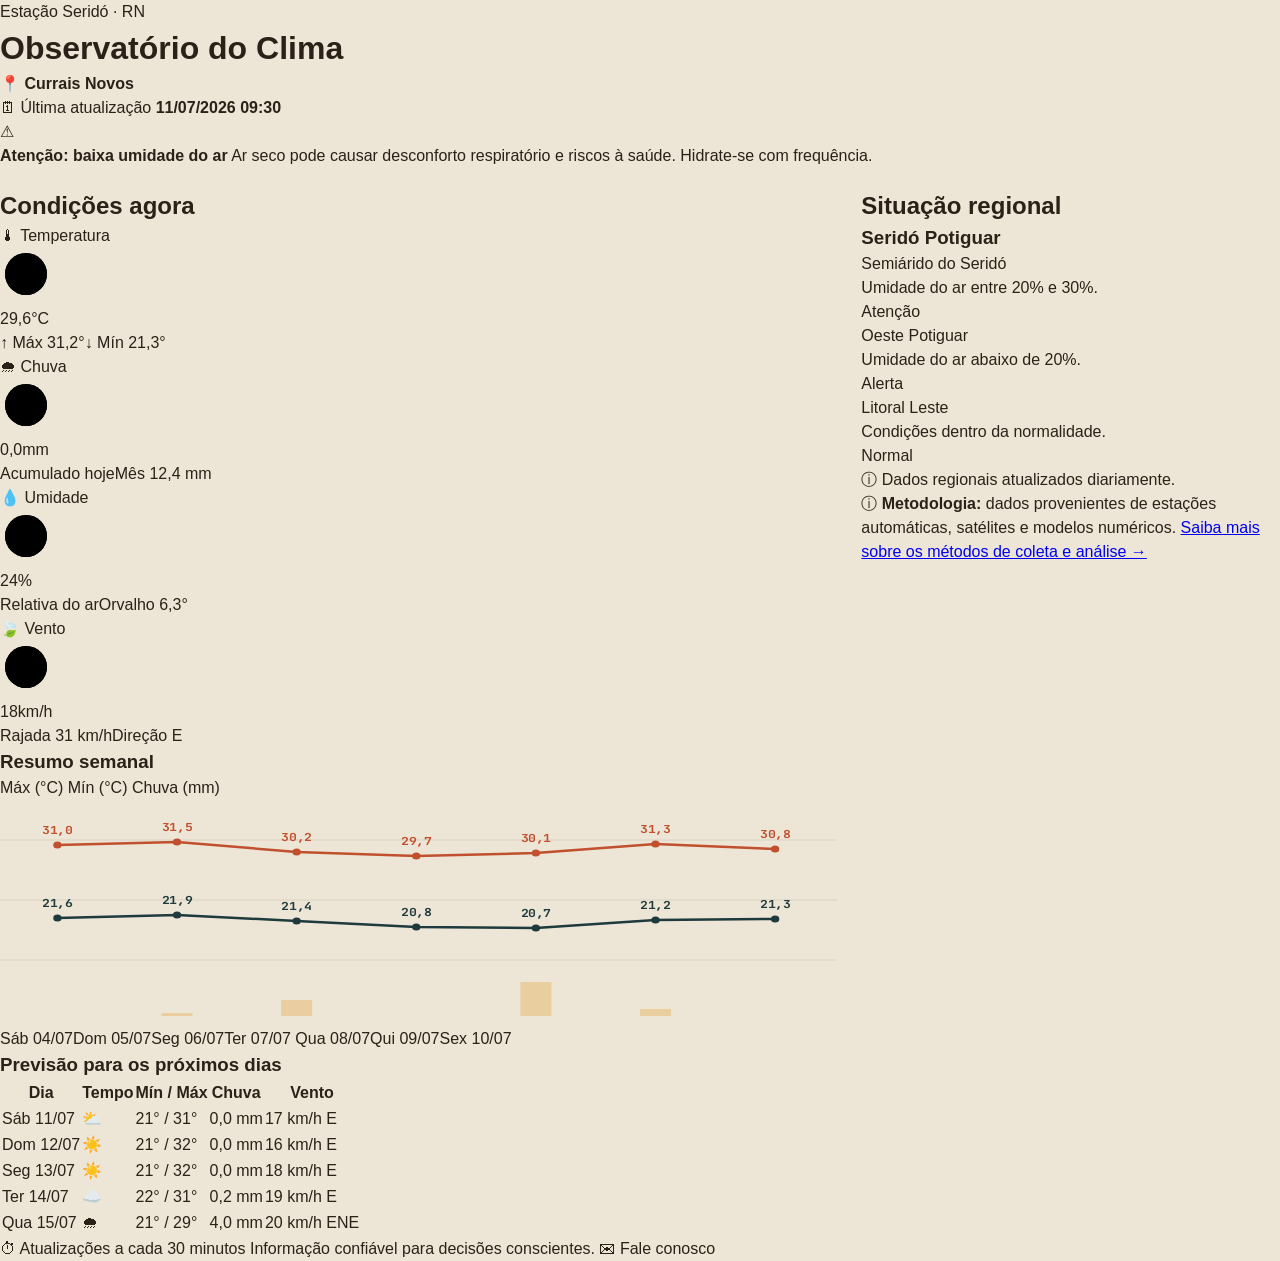
==== index.html @ 409cc0f1 "Save temporary changes" ====
<!DOCTYPE html>
<html lang="pt-BR">
<head>
<meta charset="UTF-8">
<meta name="viewport" content="width=device-width, initial-scale=1.0">
<title>Observatório do Clima — Currais Novos</title>
<link rel="preconnect" href="https://fonts.googleapis.com">
<link rel="preconnect" href="https://fonts.gstatic.com" crossorigin>
<link href="https://fonts.googleapis.com/css2?family=Space+Grotesk:wght@500;600;700&family=Inter:wght@400;500;600&family=JetBrains+Mono:wght@400;500;700&display=swap" rel="stylesheet">
<link rel="stylesheet" href="style.css">
</head>
<body>

<header class="top">
  <div class="brand">
    <div class="mark"></div>
    <div>
      <p class="eyebrow">Estação Seridó · RN</p>
      <h1 class="display">Observatório do Clima</h1>
    </div>
  </div>
  <div class="meta-row">
    <div class="meta-item">📍 <strong>Currais Novos</strong></div>
    <div class="meta-item">🗓 Última atualização <strong>11/07/2026 09:30</strong></div>
  </div>
</header>

<div class="wrap">

  <div class="alert-band">
    <div class="ico">⚠</div>
    <div>
      <strong>Atenção: baixa umidade do ar</strong>
      <span>Ar seco pode causar desconforto respiratório e riscos à saúde. Hidrate-se com frequência.</span>
    </div>
  </div>

  <div class="layout">

    <!-- MAIN COLUMN -->
    <div>
      <div class="section-title"><h2>Condições agora</h2><div class="rule"></div></div>

      <div class="conditions">

        <div class="cond-card temp">
          <div class="accent">
            <div class="label">🌡 Temperatura</div>
            <div class="gauge-wrap">
              <svg class="arc-gauge" width="52" height="52" viewBox="0 0 52 52">
                <circle class="track" cx="26" cy="26" r="21"></circle>
                <circle class="value" cx="26" cy="26" r="21" stroke-dasharray="132" stroke-dashoffset="30"></circle>
              </svg>
              <div><span class="value mono">29,6</span><span class="unit">°C</span></div>
            </div>
            <div class="sub"><span>↑ Máx 31,2°</span><span>↓ Mín 21,3°</span></div>
          </div>
        </div>

        <div class="cond-card rain">
          <div class="accent">
            <div class="label">🌧 Chuva</div>
            <div class="gauge-wrap">
              <svg class="arc-gauge" width="52" height="52" viewBox="0 0 52 52">
                <circle class="track" cx="26" cy="26" r="21"></circle>
                <circle class="value" cx="26" cy="26" r="21" stroke-dasharray="132" stroke-dashoffset="132"></circle>
              </svg>
              <div><span class="value mono">0,0</span><span class="unit">mm</span></div>
            </div>
            <div class="sub"><span>Acumulado hoje</span><span>Mês 12,4 mm</span></div>
          </div>
        </div>

        <div class="cond-card humid">
          <div class="accent">
            <div class="label">💧 Umidade</div>
            <div class="gauge-wrap">
              <svg class="arc-gauge" width="52" height="52" viewBox="0 0 52 52">
                <circle class="track" cx="26" cy="26" r="21"></circle>
                <circle class="value" cx="26" cy="26" r="21" stroke-dasharray="132" stroke-dashoffset="100"></circle>
              </svg>
              <div><span class="value mono">24</span><span class="unit">%</span></div>
            </div>
            <div class="sub"><span>Relativa do ar</span><span>Orvalho 6,3°</span></div>
          </div>
        </div>

        <div class="cond-card wind">
          <div class="accent">
            <div class="label">🍃 Vento</div>
            <div class="gauge-wrap">
              <svg class="arc-gauge" width="52" height="52" viewBox="0 0 52 52">
                <circle class="track" cx="26" cy="26" r="21"></circle>
                <circle class="value" cx="26" cy="26" r="21" stroke-dasharray="132" stroke-dashoffset="70"></circle>
              </svg>
              <div><span class="value mono">18</span><span class="unit">km/h</span></div>
            </div>
            <div class="sub"><span>Rajada 31 km/h</span><span>Direção E</span></div>
          </div>
        </div>

      </div>

      <div class="chart-card">
        <div class="chart-head">
          <h3 class="display">Resumo semanal</h3>
          <div class="legend">
            <span class="max"><i></i> Máx (°C)</span>
            <span class="min"><i></i> Mín (°C)</span>
            <span class="rain"><i></i> Chuva (mm)</span>
          </div>
        </div>

        <svg viewBox="0 0 700 220" width="100%" height="220" preserveAspectRatio="none">
          <!-- gridlines -->
          <line x1="0" y1="40" x2="700" y2="40" stroke="rgba(43,33,24,0.10)" stroke-width="1"/>
          <line x1="0" y1="100" x2="700" y2="100" stroke="rgba(43,33,24,0.10)" stroke-width="1"/>
          <line x1="0" y1="160" x2="700" y2="160" stroke="rgba(43,33,24,0.10)" stroke-width="1"/>

          <!-- rain bars -->
          <g fill="#E3A23D" opacity="0.35">
            <rect x="35" y="216" width="26" height="0"></rect>
            <rect x="135" y="213" width="26" height="3"></rect>
            <rect x="235" y="200" width="26" height="16"></rect>
            <rect x="335" y="216" width="26" height="0"></rect>
            <rect x="435" y="182" width="26" height="34"></rect>
            <rect x="535" y="209" width="26" height="7"></rect>
            <rect x="635" y="216" width="26" height="0"></rect>
          </g>

          <!-- max line -->
          <polyline fill="none" stroke="#C1502E" stroke-width="2.5" stroke-linejoin="round" stroke-linecap="round"
            points="48,45 148,42 248,52 348,56 448,53 548,44 648,49"/>
          <!-- min line -->
          <polyline fill="none" stroke="#1F3A3D" stroke-width="2.5" stroke-linejoin="round" stroke-linecap="round"
            points="48,118 148,115 248,121 348,127 448,128 548,120 648,119"/>

          <g fill="#C1502E">
            <circle cx="48" cy="45" r="3.5"/><circle cx="148" cy="42" r="3.5"/><circle cx="248" cy="52" r="3.5"/>
            <circle cx="348" cy="56" r="3.5"/><circle cx="448" cy="53" r="3.5"/><circle cx="548" cy="44" r="3.5"/><circle cx="648" cy="49" r="3.5"/>
          </g>
          <g fill="#1F3A3D">
            <circle cx="48" cy="118" r="3.5"/><circle cx="148" cy="115" r="3.5"/><circle cx="248" cy="121" r="3.5"/>
            <circle cx="348" cy="127" r="3.5"/><circle cx="448" cy="128" r="3.5"/><circle cx="548" cy="120" r="3.5"/><circle cx="648" cy="119" r="3.5"/>
          </g>

          <g font-family="JetBrains Mono, monospace" font-size="11" fill="#C1502E" font-weight="700">
            <text x="48" y="34" text-anchor="middle">31,0</text><text x="148" y="31" text-anchor="middle">31,5</text>
            <text x="248" y="41" text-anchor="middle">30,2</text><text x="348" y="45" text-anchor="middle">29,7</text>
            <text x="448" y="42" text-anchor="middle">30,1</text><text x="548" y="33" text-anchor="middle">31,3</text>
            <text x="648" y="38" text-anchor="middle">30,8</text>
          </g>
          <g font-family="JetBrains Mono, monospace" font-size="11" fill="#1F3A3D" font-weight="700">
            <text x="48" y="107" text-anchor="middle">21,6</text><text x="148" y="104" text-anchor="middle">21,9</text>
            <text x="248" y="110" text-anchor="middle">21,4</text><text x="348" y="116" text-anchor="middle">20,8</text>
            <text x="448" y="117" text-anchor="middle">20,7</text><text x="548" y="109" text-anchor="middle">21,2</text>
            <text x="648" y="108" text-anchor="middle">21,3</text>
          </g>
        </svg>

        <div class="day-labels">
          <span>Sáb 04/07</span><span>Dom 05/07</span><span>Seg 06/07</span><span>Ter 07/07</span>
          <span>Qua 08/07</span><span>Qui 09/07</span><span>Sex 10/07</span>
        </div>
      </div>

      <div class="forecast-card">
        <h3 class="display">Previsão para os próximos dias</h3>
        <table>
          <thead>
            <tr><th>Dia</th><th>Tempo</th><th>Mín / Máx</th><th>Chuva</th><th>Vento</th></tr>
          </thead>
          <tbody>
            <tr><td>Sáb 11/07</td><td>⛅</td><td class="num temp-cell"><span class="min">21°</span> / <span class="max">31°</span></td><td class="num">0,0 mm</td><td class="num">17 km/h E</td></tr>
            <tr><td>Dom 12/07</td><td>☀️</td><td class="num temp-cell"><span class="min">21°</span> / <span class="max">32°</span></td><td class="num">0,0 mm</td><td class="num">16 km/h E</td></tr>
            <tr><td>Seg 13/07</td><td>☀️</td><td class="num temp-cell"><span class="min">21°</span> / <span class="max">32°</span></td><td class="num">0,0 mm</td><td class="num">18 km/h E</td></tr>
            <tr><td>Ter 14/07</td><td>☁️</td><td class="num temp-cell"><span class="min">22°</span> / <span class="max">31°</span></td><td class="num">0,2 mm</td><td class="num">19 km/h E</td></tr>
            <tr><td>Qua 15/07</td><td>🌧</td><td class="num temp-cell"><span class="min">21°</span> / <span class="max">29°</span></td><td class="num">4,0 mm</td><td class="num">20 km/h ENE</td></tr>
          </tbody>
        </table>
      </div>

    </div>

    <!-- SIDE COLUMN -->
    <div>
      <div class="section-title"><h2>Situação regional</h2><div class="rule"></div></div>

      <div class="side-card">
        <h3 class="display">Seridó Potiguar</h3>

        <div class="region-row">
          <div>
            <div class="region-name"><span class="dot warn"></span>Semiárido do Seridó</div>
            <div class="region-desc">Umidade do ar entre 20% e 30%.</div>
          </div>
          <span class="tag warn">Atenção</span>
        </div>

        <div class="region-row">
          <div>
            <div class="region-name"><span class="dot alert"></span>Oeste Potiguar</div>
            <div class="region-desc">Umidade do ar abaixo de 20%.</div>
          </div>
          <span class="tag alert">Alerta</span>
        </div>

        <div class="region-row">
          <div>
            <div class="region-name"><span class="dot ok"></span>Litoral Leste</div>
            <div class="region-desc">Condições dentro da normalidade.</div>
          </div>
          <span class="tag ok">Normal</span>
        </div>

        <div class="note">ⓘ Dados regionais atualizados diariamente.</div>
      </div>

      <div class="foot-note">
        ⓘ <span><strong>Metodologia:</strong> dados provenientes de estações automáticas, satélites e modelos numéricos. <a href="#">Saiba mais sobre os métodos de coleta e análise →</a></span>
      </div>
    </div>

  </div>
</div>

<footer class="bottom">
  <span>⏱ Atualizações a cada 30 minutos</span>
  <span>Informação confiável para decisões conscientes.</span>
  <span>✉ Fale conosco</span>
</footer>

</body>
</html>
---- style.css ----
/* ==========================================================================
   OBSERVATÓRIO DO CLIMA — CSS PARA QUEM ESTÁ COMEÇANDO
   ==========================================================================

   Antes de ir pro código, alguns conceitos que vão aparecer o tempo
   todo neste arquivo. Vale a pena ler uma vez:

   1) SELETOR  →  a parte antes das chaves { }. Diz A QUEM a regra se
      aplica. Exemplos:
        .card        → todo elemento com class="card"
        h1           → toda tag <h1>
        .card h1     → um <h1> que esteja DENTRO de algo com class="card"
        .card.aberto → um elemento que tenha as DUAS classes ao mesmo tempo

   2) PROPRIEDADE: VALOR;  →  dentro das chaves. Cada linha muda uma
      característica visual. Ex: color: red;  →  "a propriedade color
      (cor do texto) recebe o valor red (vermelho)".

   3) BOX MODEL → todo elemento HTML é uma caixa retangular, com:
        conteúdo → padding (espaço interno) → border (borda) → margin (espaço externo)
      Pensa em um quadro na parede: a foto é o conteúdo, a moldura é o
      padding+border, e a distância até o próximo quadro é a margin.

   4) display → decide COMO um elemento se comporta no layout:
        block   → ocupa a linha inteira sozinho (ex: <div>, <p>, <h1>)
        inline  → fica lado a lado com o texto, sem quebrar linha (ex: <span>)
        flex    → transforma o elemento num "organizador" que alinha
                  seus filhos em linha (ou coluna), com controle fácil
                  de espaçamento e alinhamento
        grid    → parecido com flex, mas pensado em LINHAS e COLUNAS,
                  como uma tabela flexível

   5) variáveis CSS (--nome-da-variavel) → um "apelido" que guarda um
      valor (geralmente uma cor) pra reutilizar em várias regras. Troca
      o valor uma vez e tudo que usa aquele apelido muda junto.

   Com isso em mente, vamos ao código. As explicações ficam nos
   comentários acima ou ao lado de cada regra.
   ========================================================================== */


/* --------------------------------------------------------------------------
   1. CORES DO SITE (variáveis)
   Definidas dentro de :root, que representa "o documento inteiro" — ou
   seja, essas variáveis ficam disponíveis pra qualquer regra do CSS.
   Pra usar uma variável em outra regra, escreve: var(--nome-da-variavel)
   -------------------------------------------------------------------------- */
:root{
  --sand: #EDE6D6;     /* fundo da página (bege claro, tipo areia) */
  --card: #F7F2E7;     /* fundo dos "cartões" (um pouco mais claro que o fundo) */
  --ink: #2B2118;      /* cor do texto principal (marrom escuro, quase preto) */
  --ink-soft: #6B5D4C; /* cor de textos secundários (mais claro, menos importante) */

  --clay: #C1502E;   /* laranja-terracota → usado em temperatura e alertas */
  --gold: #E3A23D;   /* dourado → usado em sol / umidade */
  --teal: #1F3A3D;   /* verde-azulado escuro → usado em água / vento */

  --linha: #DDD3BF;  /* cor cinza-bege usada nas bordas e divisórias */
}

/* --------------------------------------------------------------------------
   2. RESET BÁSICO
   Todo navegador já vem com alguns espaçamentos padrão (margin, padding)
   diferentes em cada tag. Zeramos isso pra começar do zero, sem surpresas.
   * é o "seletor universal": significa TODOS os elementos da página.
   -------------------------------------------------------------------------- */
*{
  margin: 0;
  padding: 0;
  box-sizing: border-box;
  /* box-sizing: border-box = quando você define width:100px, o padding e a
     borda ficam DENTRO desses 100px (em vez de somar e estourar o tamanho).
     Isso evita muita dor de cabeça com layout. */
}

/* --------------------------------------------------------------------------
   3. ESTILO GERAL DA PÁGINA (a tag <body> envolve tudo que aparece na tela)
   -------------------------------------------------------------------------- */
body{
  background-color: var(--sand);
  color: var(--ink);            /* cor padrão do texto em toda a página */
  font-family: Arial, sans-serif; /* fonte usada quando nenhuma outra é definida */
  line-height: 1.5;             /* espaço entre linhas de texto (1.5 = 150%, mais legível) */
}

/* Container que centraliza o conteúdo e limita a largura máxima */
.container{
  max-width: 1100px;   /* a página nunca fica mais larga que isso */
  margin: 0 auto;       /* margin "0 em cima/embaixo" e "auto nas laterais" = centraliza */
  padding: 24px;        /* respiro entre o conteúdo e a borda da tela */
}


/* ==========================================================================
   4. CABEÇALHO
   ========================================================================== */
.cabecalho{
  display: flex;                 /* organiza os filhos lado a lado (em linha) */
  justify-content: space-between; /* empurra um filho pra esquerda e outro pra direita */
  align-items: center;            /* centraliza verticalmente os filhos */
  flex-wrap: wrap;                /* se não couber, quebra pra próxima linha (útil no celular) */
  gap: 16px;                      /* espaço entre os filhos (mais simples que usar margin) */
  padding-bottom: 20px;
  border-bottom: 1px solid var(--linha); /* uma linha fina só embaixo do cabeçalho */
}

.logo{
  font-size: 24px;
  font-weight: bold;
}

.local-data{
  font-size: 14px;
  color: var(--ink-soft);
}


/* ==========================================================================
   5. AVISO / ALERTA
   ========================================================================== */
.alerta{
  background-color: var(--clay);
  color: white;
  padding: 16px;
  border-radius: 6px;   /* arredonda os cantos da caixa */
  margin-top: 20px;
}

.alerta strong{
  display: block;   /* faz o <strong> ocupar a linha inteira, empurrando o resto pra baixo */
  margin-bottom: 4px;
}


/* ==========================================================================
   6. TÍTULO DE CADA SEÇÃO (ex.: "Condições agora")
   ========================================================================== */
.titulo-secao{
  font-size: 14px;
  text-transform: uppercase;  /* transforma o texto em MAIÚSCULAS automaticamente */
  letter-spacing: 1px;        /* espaço extra entre as letras */
  color: var(--teal);
  margin: 32px 0 12px;        /* margin em cima (32px) e embaixo (12px); 0 nas laterais */
}


/* ==========================================================================
   7. CARTÕES DE CONDIÇÃO (Temperatura / Chuva / Umidade / Vento)

   Aqui usamos CSS GRID: em vez de organizar em linha (como o flex),
   o grid organiza em COLUNAS de largura igual, definidas ali embaixo.
   ========================================================================== */
.condicoes{
  display: grid;
  grid-template-columns: repeat(4, 1fr);
  /* "repeat(4, 1fr)" = crie 4 colunas, cada uma com fração igual (1fr)
     do espaço disponível. Se quiser 2 colunas, troque o "4" por "2". */
  gap: 16px; /* espaço entre os cartões, tanto na horizontal quanto vertical */
}

.cartao{
  background-color: var(--card);
  border: 1px solid var(--linha);
  border-radius: 6px;
  padding: 16px;
}

.cartao .rotulo{
  font-size: 13px;
  color: var(--ink-soft);
  margin-bottom: 10px;
}

.cartao .valor{
  font-size: 28px;
  font-weight: bold;
}

.cartao .unidade{
  font-size: 14px;
  color: var(--ink-soft);
}

.cartao .detalhe{
  margin-top: 10px;
  padding-top: 8px;
  border-top: 1px dashed var(--linha); /* linha pontilhada separando o rodapé do cartão */
  font-size: 12px;
  color: var(--ink-soft);
  display: flex;
  justify-content: space-between; /* um dado na esquerda, outro na direita */
}

/* Cada cartão pode ter uma cor de destaque diferente na borda esquerda.
   Isso é feito adicionando uma SEGUNDA classe no HTML, ex:
   <div class="cartao destaque-temperatura"> */
.destaque-temperatura{ border-left: 4px solid var(--clay); }
.destaque-chuva{        border-left: 4px solid var(--teal); }
.destaque-umidade{      border-left: 4px solid var(--gold); }
.destaque-vento{        border-left: 4px solid var(--teal); }


/* ==========================================================================
   8. TABELA DE PREVISÃO
   ========================================================================== */
.previsao{
  background-color: var(--card);
  border: 1px solid var(--linha);
  border-radius: 6px;
  padding: 16px;
  margin-top: 20px;
}

.previsao table{
  width: 100%;
  border-collapse: collapse;
  /* border-collapse: collapse = as bordas de células vizinhas viram uma
     linha só, em vez de duas linhas duplicadas coladas */
}

.previsao th{
  text-align: left;
  font-size: 12px;
  text-transform: uppercase;
  color: var(--ink-soft);
  padding: 8px 4px;
  border-bottom: 1px solid var(--linha);
}

.previsao td{
  padding: 10px 4px;
  border-bottom: 1px solid var(--linha);
}


/* ==========================================================================
   9. PAINEL LATERAL "SITUAÇÃO REGIONAL"
   ========================================================================== */
.painel-lateral{
  background-color: var(--teal);
  color: white;
  border-radius: 6px;
  padding: 20px;
}

.regiao{
  display: flex;
  justify-content: space-between;
  align-items: flex-start;
  padding: 12px 0;
  border-top: 1px solid rgba(255,255,255,0.15); /* branco bem transparente (15% de opacidade) */
}

.regiao:first-child{
  border-top: none; /* tira a linha de cima só da primeira região da lista */
}

/* bolinha colorida indicando status */
.status-bolinha{
  display: inline-block; /* permite dar width/height a um elemento que normalmente é "inline" */
  width: 8px;
  height: 8px;
  border-radius: 50%;  /* 50% transforma um quadrado em círculo perfeito */
  margin-right: 6px;
}

.status-normal{ background-color: #8FBF8A; }  /* verde */
.status-atencao{ background-color: var(--gold); } /* amarelo */
.status-alerta{ background-color: var(--clay); }  /* vermelho */


/* ==========================================================================
   10. LAYOUT GERAL (organiza coluna principal + painel lateral lado a lado)
   ========================================================================== */
.layout{
  display: grid;
  grid-template-columns: 2fr 1fr;
  /* a coluna da esquerda (2fr) fica duas vezes mais larga que a da
     direita (1fr). Pra ficarem iguais, use "1fr 1fr". */
  gap: 24px;
  margin-top: 20px;
}


/* ==========================================================================
   11. RESPONSIVIDADE (ajustes para telas menores, como celular)

   @media é uma "regra condicional": o que está dentro dela só se aplica
   quando a largura da tela (max-width) for igual ou menor que o valor
   indicado. Serve pra reorganizar o layout em telas pequenas.
   ========================================================================== */
@media (max-width: 800px){
  .layout{
    grid-template-columns: 1fr; /* empilha a coluna lateral embaixo da principal */
  }
  .condicoes{
    grid-template-columns: repeat(2, 1fr); /* 4 cartões viram 2 colunas de 2 */
  }
}


/* ==========================================================================
   GUIA RÁPIDO — onde eu mexo pra mudar cada coisa?
   ------------------------------------------------------------------------
   Cor de fundo da página ........... variável --sand (lá no :root)
   Cor dos cartões ................... variável --card
   Cor do texto ....................... variável --ink
   Cor do alerta ...................... .alerta { background-color }
   Cor de destaque de um cartão ...... .destaque-temperatura / .destaque-chuva ...
   Quantos cartões por linha ......... .condicoes { grid-template-columns }
   Largura máxima da página .......... .container { max-width }
   Cantos mais/menos arredondados .... border-radius (em cada bloco)
   Proporção coluna principal/lateral  .layout { grid-template-columns }
   ========================================================================== */
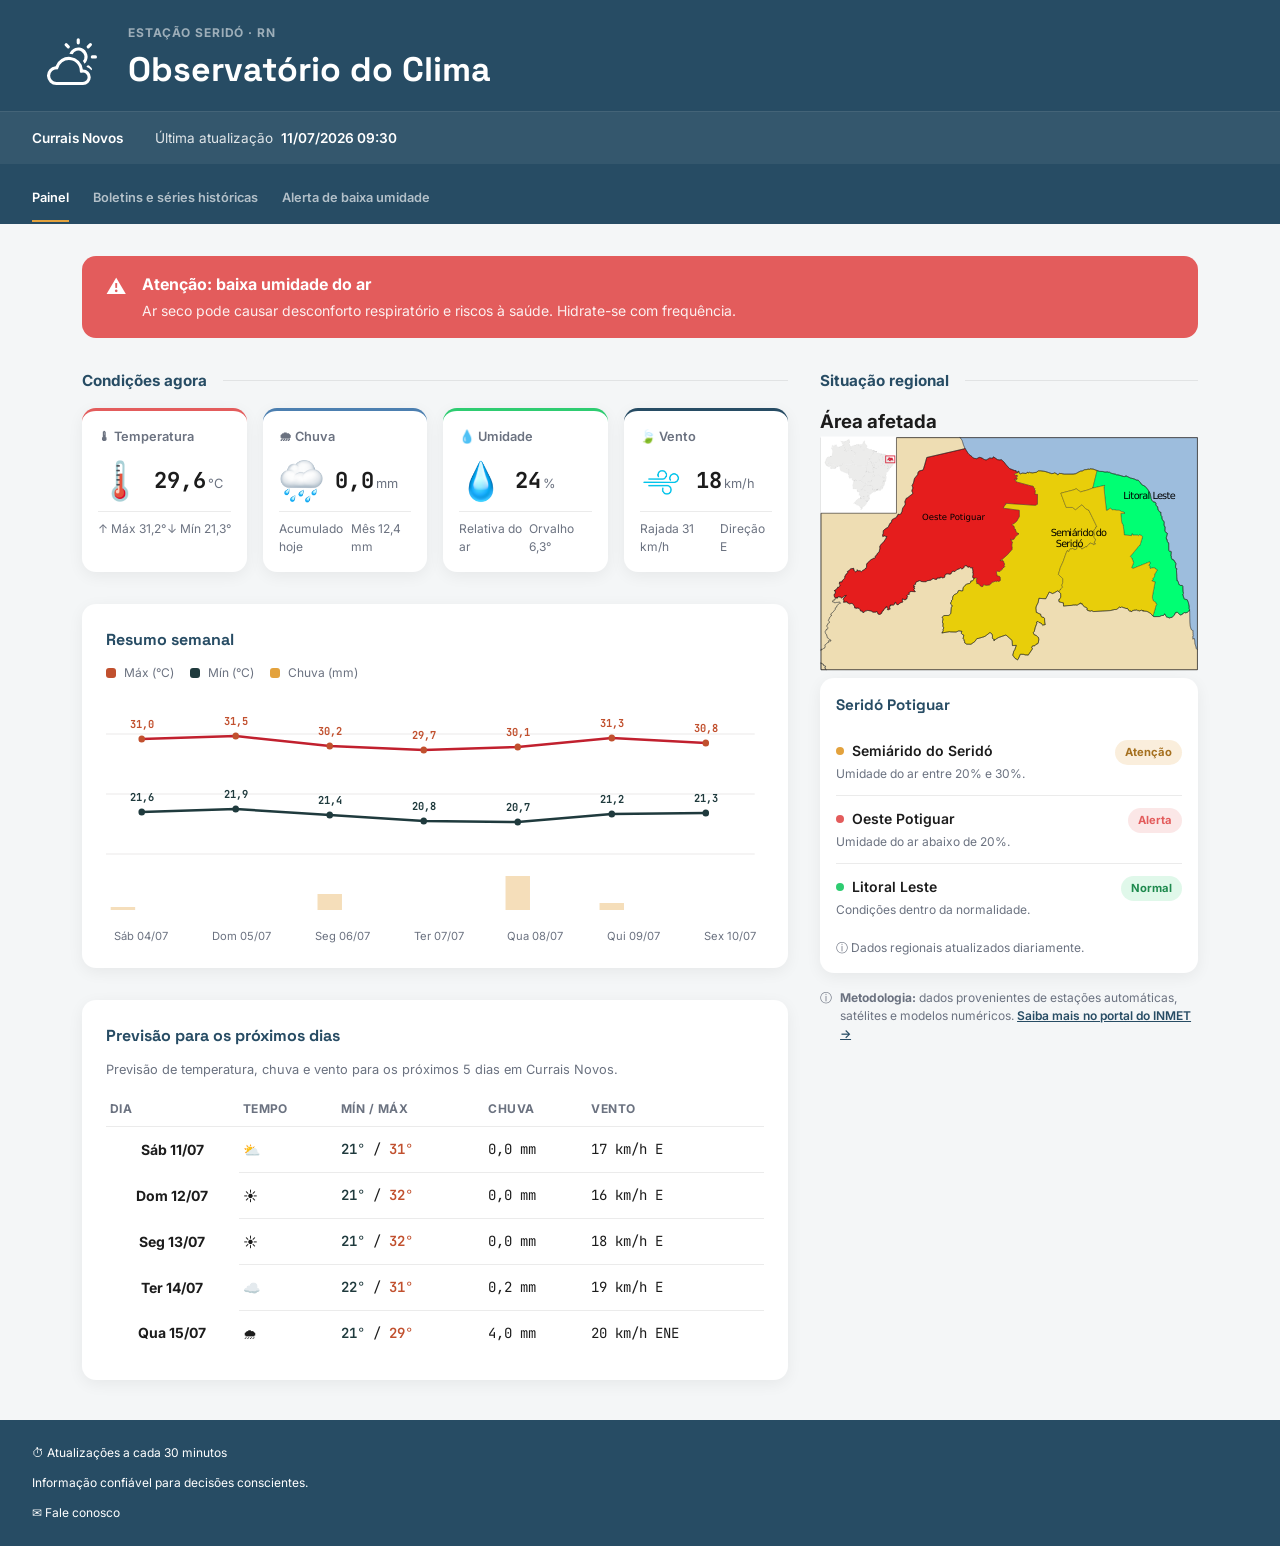
==== commit 4490c111: "Alteração de nome Co-authored-by: CARLOS EDUARDO <eduardocarlospereira570-creator@users.noreply.gith" ====
--- a/index.html
+++ b/index.html
@@ -7,120 +7,114 @@
 <link rel="preconnect" href="https://fonts.googleapis.com">
 <link rel="preconnect" href="https://fonts.gstatic.com" crossorigin>
 <link href="https://fonts.googleapis.com/css2?family=Space+Grotesk:wght@500;600;700&family=Inter:wght@400;500;600&family=JetBrains+Mono:wght@400;500;700&display=swap" rel="stylesheet">
-<link rel="stylesheet" href="style.css">
+<link rel="stylesheet" href="/style-base.css">
+<link rel="stylesheet" href="style-painel.css">
 </head>
+
 <body>
 
-<header class="top">
-  <div class="brand">
-    <div class="mark"></div>
+<header class="cabecalho">
+  <div class="marca">
+
+    <svg xmlns="http://www.w3.org/2000/svg" width="80" height="50" fill="currentColor" class="bi bi-cloud-sun" viewBox="0 0 16 16" aria-hidden="true">
+        <path d="M7 8a3.5 3.5 0 0 1 3.5 3.555.5.5 0 0 0 .624.492A1.503 1.503 0 0 1 13 13.5a1.5 1.5 0 0 1-1.5 1.5H3a2 2 0 1 1 .1-3.998.5.5 0 0 0 .51-.375A3.5 3.5 0 0 1 7 8m4.473 3a4.5 4.5 0 0 0-8.72-.99A3 3 0 0 0 3 16h8.5a2.5 2.5 0 0 0 0-5z"/>
+        <path d="M10.5 1.5a.5.5 0 0 0-1 0v1a.5.5 0 0 0 1 0zm3.743 1.964a.5.5 0 1 0-.707-.707l-.708.707a.5.5 0 0 0 .708.708zm-7.779-.707a.5.5 0 0 0-.707.707l.707.708a.5.5 0 1 0 .708-.708zm1.734 3.374a2 2 0 1 1 3.296 2.198q.3.423.516.898a3 3 0 1 0-4.84-3.225q.529.017 1.028.129m4.484 4.074c.6.215 1.125.59 1.522 1.072a.5.5 0 0 0 .039-.742l-.707-.707a.5.5 0 0 0-.854.377M14.5 6.5a.5.5 0 0 0 0 1h1a.5.5 0 0 0 0-1z"/>
+      </svg>
     <div>
-      <p class="eyebrow">Estação Seridó · RN</p>
-      <h1 class="display">Observatório do Clima</h1>
+      <p class="rotulo-superior">Estação Seridó · RN</p>
+      <h1 class="titulo-destaque">Observatório do Clima</h1>
     </div>
   </div>
-  <div class="meta-row">
-    <div class="meta-item">📍 <strong>Currais Novos</strong></div>
-    <div class="meta-item">🗓 Última atualização <strong>11/07/2026 09:30</strong></div>
+  <div class="linha-meta">
+    <div class="item-meta"> <strong>Currais Novos</strong></div>
+    <div class="item-meta">Última atualização <strong>11/07/2026 09:30</strong></div>
   </div>
+
+  <nav class="nav-paginas" aria-label="Navegação principal">
+    <ul class="lista-sem-marcador" style="display:flex; flex-wrap:wrap; gap:inherit; margin:0;">
+      <li><a href="index.html" class="ativo" aria-current="page">Painel</a></li>
+      <li><a href="/boletins/boletins.html">Boletins e séries históricas</a></li>
+      <li><a href="/alerta/alertas.html">Alerta de baixa umidade</a></li>
+    </ul>
+  </nav>
 </header>
 
-<div class="wrap">
-
-  <div class="alert-band">
-    <div class="ico">⚠</div>
+<main class="conteudo">
+
+  <div class="faixa-alerta" role="status">
+    <div class="icone">⚠</div>
     <div>
       <strong>Atenção: baixa umidade do ar</strong>
       <span>Ar seco pode causar desconforto respiratório e riscos à saúde. Hidrate-se com frequência.</span>
     </div>
   </div>
 
-  <div class="layout">
-
-    <!-- MAIN COLUMN -->
-    <div>
-      <div class="section-title"><h2>Condições agora</h2><div class="rule"></div></div>
-
-      <div class="conditions">
-
-        <div class="cond-card temp">
-          <div class="accent">
-            <div class="label">🌡 Temperatura</div>
-            <div class="gauge-wrap">
-              <svg class="arc-gauge" width="52" height="52" viewBox="0 0 52 52">
-                <circle class="track" cx="26" cy="26" r="21"></circle>
-                <circle class="value" cx="26" cy="26" r="21" stroke-dasharray="132" stroke-dashoffset="30"></circle>
-              </svg>
-              <div><span class="value mono">29,6</span><span class="unit">°C</span></div>
-            </div>
-            <div class="sub"><span>↑ Máx 31,2°</span><span>↓ Mín 21,3°</span></div>
+
+  <div class="colunas-painel">
+
+    <!-- CONTEÚDO PRINCIPAL -->
+    <section aria-labelledby="titulo-condicoes">
+      <div class="titulo-secao"><h2 id="titulo-condicoes">Condições agora</h2><div class="linha-titulo"></div></div>
+
+      <div class="condicoes">
+
+        <article class="cartao-condicao temperatura">
+          <div class="rotulo">🌡 Temperatura</div>
+          <div class="medidor-wrap">
+            <img class="icone-condicao" src="/imagens/icones/icone-temperatura.png" alt="" width="44" height="44" loading="lazy">
+            <div><span class="valor numerico">29,6</span><span class="unidade">°C</span></div>
+          </div>
+          <div class="rodape-cartao"><span>↑ Máx 31,2°</span><span>↓ Mín 21,3°</span></div>
+        </article>
+
+        <article class="cartao-condicao chuva">
+          <div class="rotulo">🌧 Chuva</div>
+          <div class="medidor-wrap">
+            <img class="icone-condicao" src="/imagens/icones/icone-chuva.png" alt="" width="44" height="44" loading="lazy">
+            <div><span class="valor numerico">0,0</span><span class="unidade">mm</span></div>
+          </div>
+          <div class="rodape-cartao"><span>Acumulado hoje</span><span>Mês 12,4 mm</span></div>
+        </article>
+
+        <article class="cartao-condicao umidade">
+          <div class="rotulo">💧 Umidade</div>
+          <div class="medidor-wrap">
+            <img class="icone-condicao" src="/imagens/icones/icone-umidade.png" alt="" width="44" height="44" loading="lazy">
+            <div><span class="valor numerico">24</span><span class="unidade">%</span></div>
+          </div>
+          <div class="rodape-cartao"><span>Relativa do ar</span><span>Orvalho 6,3°</span></div>
+        </article>
+
+        <article class="cartao-condicao vento">
+          <div class="rotulo">🍃 Vento</div>
+          <div class="medidor-wrap">
+            <img class="icone-condicao" src="/imagens/icones/icone-vento.jpg" alt="" width="44" height="44" loading="lazy">
+            <div><span class="valor numerico">18</span><span class="unidade">km/h</span></div>
+          </div>
+          <div class="rodape-cartao"><span>Rajada 31 km/h</span><span>Direção E</span></div>
+        </article>
+
+      </div>
+
+      <div class="cartao-grafico">
+        <div class="cabecalho-grafico">
+          <h3 class="titulo-destaque">Resumo semanal</h3>
+          <div class="legenda">
+            <span class="maxima"><i></i> Máx (°C)</span>
+            <span class="minima"><i></i> Mín (°C)</span>
+            <span class="chuva"><i></i> Chuva (mm)</span>
           </div>
         </div>
 
-        <div class="cond-card rain">
-          <div class="accent">
-            <div class="label">🌧 Chuva</div>
-            <div class="gauge-wrap">
-              <svg class="arc-gauge" width="52" height="52" viewBox="0 0 52 52">
-                <circle class="track" cx="26" cy="26" r="21"></circle>
-                <circle class="value" cx="26" cy="26" r="21" stroke-dasharray="132" stroke-dashoffset="132"></circle>
-              </svg>
-              <div><span class="value mono">0,0</span><span class="unit">mm</span></div>
-            </div>
-            <div class="sub"><span>Acumulado hoje</span><span>Mês 12,4 mm</span></div>
-          </div>
-        </div>
-
-        <div class="cond-card humid">
-          <div class="accent">
-            <div class="label">💧 Umidade</div>
-            <div class="gauge-wrap">
-              <svg class="arc-gauge" width="52" height="52" viewBox="0 0 52 52">
-                <circle class="track" cx="26" cy="26" r="21"></circle>
-                <circle class="value" cx="26" cy="26" r="21" stroke-dasharray="132" stroke-dashoffset="100"></circle>
-              </svg>
-              <div><span class="value mono">24</span><span class="unit">%</span></div>
-            </div>
-            <div class="sub"><span>Relativa do ar</span><span>Orvalho 6,3°</span></div>
-          </div>
-        </div>
-
-        <div class="cond-card wind">
-          <div class="accent">
-            <div class="label">🍃 Vento</div>
-            <div class="gauge-wrap">
-              <svg class="arc-gauge" width="52" height="52" viewBox="0 0 52 52">
-                <circle class="track" cx="26" cy="26" r="21"></circle>
-                <circle class="value" cx="26" cy="26" r="21" stroke-dasharray="132" stroke-dashoffset="70"></circle>
-              </svg>
-              <div><span class="value mono">18</span><span class="unit">km/h</span></div>
-            </div>
-            <div class="sub"><span>Rajada 31 km/h</span><span>Direção E</span></div>
-          </div>
-        </div>
-
-      </div>
-
-      <div class="chart-card">
-        <div class="chart-head">
-          <h3 class="display">Resumo semanal</h3>
-          <div class="legend">
-            <span class="max"><i></i> Máx (°C)</span>
-            <span class="min"><i></i> Mín (°C)</span>
-            <span class="rain"><i></i> Chuva (mm)</span>
-          </div>
-        </div>
-
-        <svg viewBox="0 0 700 220" width="100%" height="220" preserveAspectRatio="none">
-          <!-- gridlines -->
+        
+        <svg viewBox="10 0 700 220" width="100%" height="220" preserveAspectRatio="none" role="img" aria-label="Gráfico de temperaturas máxima e mínima e chuva ao longo de 7 dias">
           <line x1="0" y1="40" x2="700" y2="40" stroke="rgba(43,33,24,0.10)" stroke-width="1"/>
           <line x1="0" y1="100" x2="700" y2="100" stroke="rgba(43,33,24,0.10)" stroke-width="1"/>
           <line x1="0" y1="160" x2="700" y2="160" stroke="rgba(43,33,24,0.10)" stroke-width="1"/>
 
-          <!-- rain bars -->
           <g fill="#E3A23D" opacity="0.35">
             <rect x="35" y="216" width="26" height="0"></rect>
-            <rect x="135" y="213" width="26" height="3"></rect>
+            <rect x="15" y="213" width="26" height="3"></rect>
             <rect x="235" y="200" width="26" height="16"></rect>
             <rect x="335" y="216" width="26" height="0"></rect>
             <rect x="435" y="182" width="26" height="34"></rect>
@@ -128,10 +122,9 @@
             <rect x="635" y="216" width="26" height="0"></rect>
           </g>
 
-          <!-- max line -->
-          <polyline fill="none" stroke="#C1502E" stroke-width="2.5" stroke-linejoin="round" stroke-linecap="round"
+         
+          <polyline fill="none" stroke="#C1202E" stroke-width="2.5" stroke-linejoin="round" stroke-linecap="round"
             points="48,45 148,42 248,52 348,56 448,53 548,44 648,49"/>
-          <!-- min line -->
           <polyline fill="none" stroke="#1F3A3D" stroke-width="2.5" stroke-linejoin="round" stroke-linecap="round"
             points="48,118 148,115 248,121 348,127 448,128 548,120 648,119"/>
 
@@ -158,76 +151,437 @@
           </g>
         </svg>
 
-        <div class="day-labels">
+        <div class="rotulos-dias">
           <span>Sáb 04/07</span><span>Dom 05/07</span><span>Seg 06/07</span><span>Ter 07/07</span>
           <span>Qua 08/07</span><span>Qui 09/07</span><span>Sex 10/07</span>
         </div>
       </div>
 
-      <div class="forecast-card">
-        <h3 class="display">Previsão para os próximos dias</h3>
-        <table>
+      <div class="cartao-previsao">
+        <h3 class="titulo-destaque" id="titulo-previsao">Previsão para os próximos dias</h3>
+        <table aria-labelledby="titulo-previsao">
+          <caption>Previsão de temperatura, chuva e vento para os próximos 5 dias em Currais Novos.</caption>
           <thead>
-            <tr><th>Dia</th><th>Tempo</th><th>Mín / Máx</th><th>Chuva</th><th>Vento</th></tr>
+            <tr>
+              <th scope="col">Dia</th>
+              <th scope="col">Tempo</th>
+              <th scope="col">Mín / Máx</th>
+              <th scope="col">Chuva</th>
+              <th scope="col">Vento</th>
+            </tr>
           </thead>
           <tbody>
-            <tr><td>Sáb 11/07</td><td>⛅</td><td class="num temp-cell"><span class="min">21°</span> / <span class="max">31°</span></td><td class="num">0,0 mm</td><td class="num">17 km/h E</td></tr>
-            <tr><td>Dom 12/07</td><td>☀️</td><td class="num temp-cell"><span class="min">21°</span> / <span class="max">32°</span></td><td class="num">0,0 mm</td><td class="num">16 km/h E</td></tr>
-            <tr><td>Seg 13/07</td><td>☀️</td><td class="num temp-cell"><span class="min">21°</span> / <span class="max">32°</span></td><td class="num">0,0 mm</td><td class="num">18 km/h E</td></tr>
-            <tr><td>Ter 14/07</td><td>☁️</td><td class="num temp-cell"><span class="min">22°</span> / <span class="max">31°</span></td><td class="num">0,2 mm</td><td class="num">19 km/h E</td></tr>
-            <tr><td>Qua 15/07</td><td>🌧</td><td class="num temp-cell"><span class="min">21°</span> / <span class="max">29°</span></td><td class="num">4,0 mm</td><td class="num">20 km/h ENE</td></tr>
+            <tr><th scope="row">Sáb 11/07</th><td>⛅</td><td class="numero celula-temp"><span class="minima">21°</span> / <span class="maxima">31°</span></td><td class="numero">0,0 mm</td><td class="numero">17 km/h E</td></tr>
+            <tr><th scope="row">Dom 12/07</th><td>☀️</td><td class="numero celula-temp"><span class="minima">21°</span> / <span class="maxima">32°</span></td><td class="numero">0,0 mm</td><td class="numero">16 km/h E</td></tr>
+            <tr><th scope="row">Seg 13/07</th><td>☀️</td><td class="numero celula-temp"><span class="minima">21°</span> / <span class="maxima">32°</span></td><td class="numero">0,0 mm</td><td class="numero">18 km/h E</td></tr>
+            <tr><th scope="row">Ter 14/07</th><td>☁️</td><td class="numero celula-temp"><span class="minima">22°</span> / <span class="maxima">31°</span></td><td class="numero">0,2 mm</td><td class="numero">19 km/h E</td></tr>
+            <tr><th scope="row">Qua 15/07</th><td>🌧</td><td class="numero celula-temp"><span class="minima">21°</span> / <span class="maxima">29°</span></td><td class="numero">4,0 mm</td><td class="numero">20 km/h ENE</td></tr>
           </tbody>
         </table>
       </div>
 
-    </div>
-
-    <!-- SIDE COLUMN -->
-    <div>
-      <div class="section-title"><h2>Situação regional</h2><div class="rule"></div></div>
-
-      <div class="side-card">
-        <h3 class="display">Seridó Potiguar</h3>
-
-        <div class="region-row">
-          <div>
-            <div class="region-name"><span class="dot warn"></span>Semiárido do Seridó</div>
-            <div class="region-desc">Umidade do ar entre 20% e 30%.</div>
-          </div>
-          <span class="tag warn">Atenção</span>
-        </div>
-
-        <div class="region-row">
-          <div>
-            <div class="region-name"><span class="dot alert"></span>Oeste Potiguar</div>
-            <div class="region-desc">Umidade do ar abaixo de 20%.</div>
-          </div>
-          <span class="tag alert">Alerta</span>
-        </div>
-
-        <div class="region-row">
-          <div>
-            <div class="region-name"><span class="dot ok"></span>Litoral Leste</div>
-            <div class="region-desc">Condições dentro da normalidade.</div>
-          </div>
-          <span class="tag ok">Normal</span>
-        </div>
-
-        <div class="note">ⓘ Dados regionais atualizados diariamente.</div>
+    </section>
+
+    <!-- COLUNA LATERAL -->
+    <aside aria-labelledby="titulo-situacao">
+      <div class="titulo-secao"><h2 id="titulo-situacao">Situação regional</h2><div class="linha-titulo"></div></div>
+
+      <div class="area-afetada">
+      <h3>Área afetada</h3>
+     <div class="mapa-wrap">
+        <div class="area-affected">
+        <svg
+   xmlns:dc="http://purl.org/dc/elements/1.1/"
+   xmlns:cc="http://creativecommons.org/ns#"
+   xmlns:rdf="http://www.w3.org/1999/02/22-rdf-syntax-ns#"
+   xmlns:svg="http://www.w3.org/2000/svg"
+   xmlns="http://www.w3.org/2000/svg"
+   xmlns:sodipodi="http://sodipodi.sourceforge.net/DTD/sodipodi-0.dtd"
+   xmlns:inkscape="http://www.inkscape.org/namespaces/inkscape"
+   xml:space="preserve"
+   width="100mm"
+  height="62.222222mm"
+   style="shape-rendering:geometricPrecision; text-rendering:geometricPrecision; image-rendering:optimizeQuality; fill-rule:evenodd"
+   viewBox="0 0 450000 279400"
+   id="svg3746"
+   version="1.1"
+   inkscape:version="0.48.1 "
+   sodipodi:docname="a - Cópia.svg"><metadata
+   id="metadata4061"><rdf:RDF><cc:Work
+       rdf:about=""><dc:format>image/svg+xml</dc:format><dc:type
+         rdf:resource="http://purl.org/dc/dcmitype/StillImage" /><dc:title /></cc:Work></rdf:RDF></metadata><sodipodi:namedview
+   pagecolor="#ffffff"
+   bordercolor="#666666"
+   borderopacity="1"
+   objecttolerance="10"
+   gridtolerance="10"
+   guidetolerance="10"
+   inkscape:pageopacity="0"
+   inkscape:pageshadow="2"
+   inkscape:window-width="1024"
+   inkscape:window-height="538"
+   id="namedview4059"
+   showgrid="false"
+   inkscape:zoom="0.44"
+   inkscape:cx="714.54785"
+   inkscape:cy="541.24847"
+   inkscape:window-x="-8"
+   inkscape:window-y="-8"
+   inkscape:window-maximized="1"
+   inkscape:current-layer="svg3746" />
+<defs
+   id="defs3748">
+<style
+   type="text/css"
+   id="style3750">
+
+.str0 {stroke:#72706F;stroke-width:76;stroke-linecap:round;stroke-linejoin:round}
+.str5 {stroke:#C2C1C1;stroke-width:76}
+.str2 {stroke:#131516;stroke-width:76;stroke-linecap:round;stroke-linejoin:round}
+.str6 {stroke:#D82B40;stroke-width:76}
+.str4 {stroke:#1F1A17;stroke-width:353}
+.str1 {stroke:#72706F;stroke-width:353;stroke-linecap:round;stroke-linejoin:round}
+.str3 {stroke:#131516;stroke-width:353;stroke-linecap:round;stroke-linejoin:round}
+.str8 {stroke:#1F1A17;stroke-width:706}
+.str7 {stroke:#D82B40;stroke-width:1058}
+.fil3 {fill:none}
+.fil4 {fill:#FFFFFF}
+.fil2 {fill:#9DBDDD}
+.fil0 {fill:#EEDDB3}
+.fil1 {fill:#F6EAD9}
+.fil6 {fill:#D82B40}
+.fil5 {fill:#ECECEB}
+
+</style>
+</defs>
+<g
+   id="Terreno">
+<path
+   id="uf_23"
+   class="fil0"
+   d="M166726 1622l1767 2210 767 1332 1607 5306 1631 3732 113 57 -525 661 -11751 2711 -10450 2410 -2408 555 -20345 4697 -1281 4591 -1054 3783 -1978 6400 -118 195 -3962 924 -1324 841 -90 69 -653 1268 -443 2338 -3693 4565 -1330 5564 -1608 2791 368 1010 404 1112 -10 1615 -859 1867 -41 409 169 1245 836 1623 -59 946 -376 276 -1005 738 -2019 1579 -2760 2160 -1376 543 -1255 2631 -52 551 -542 1075 463 2269 -137 1283 -2417 3454 -67 93 -597 1026 -638 4100 -725 599 -417 1363 -327 425 -1489 494 -1775 -265 -1656 3385 -1129 794 -3938 1991 -571 893 -357 856 -44 1708 -1831 1062 -2379 5008 -2238 1049 -2719 2102 -717 959 0 33 -16 3028 -802 1926 87 1551 208 286 1631 -815 1343 195 499 527 1221 77 -1329 2824 -29 42 -2057 3076 -3753 3943 -303 514 -939 1595 301 1774 -1014 4640 -2062 1644 -489 1703 -1482 964 -97 65 -435 604 51 1029 -144 841 -1255 857 -954 -373 -1029 1093 -1597 560 -4506 4113 -839 1276 -62 92 -43 3743 -890 774 116 476 -679 56 -1163 1353 -247 486 -1615 376 -1641 1618 -1770 -1163 -1973 394 -293 -386 -879 -1152 -67 1571 -2097 908 -840 -646 -860 -1126 165 -759 -859 -252 301 -1366 -1389 281 -766 -224 -391 445 -973 121 -2137 2024 -1859 1132 563 1504 -1726 1250 -175 126 -1289 2289 -784 1755 509 506 -126 402 -3235 3222 -67 1320 -3030 285 -245 2385 1122 1087 -438 620 -565 1068 -1191 1108 -864 -172 -1004 2104 -995 530 -1307 923 -527 515 828 496 80 1011 64 812 502 304 -1788 1595 -28 1738 522 1919 1497 574 106 406 -232 90 -231 581 -988 276 314 1293 -1772 129 -494 262 -291 975 -833 358 928 848 558 -156 916 144 54 501 394 219 519 103 2549 -656 1031 447 1467 -1000 210 100 1227 1692 -774 -192 -3485 3006 -77 538 -172 1204 -1572 846 -69 1795 -2876 3542 -2027 1494 -447 1752 656 486 403 -327 -2286 2745 110 589 -815 522 -54 792 -1144 1402 1162 1023 442 1716 -2049 1335 -289 1360 -717 340 -214 1384 1186 1396 -28 1147 -556 1076 -1216 133 208 525 -455 162 -1019 1996 366 625 -301 515 -11 17 916 1991 1044 720 -183 1233 885 1344 -198 554 -43 123 97 265 1281 437 1317 1608 1741 640 -380 1263 -1412 -476 -1363 47 -96 110 659 828 100 741 -1613 412 -748 707 -664 1023 -1795 1076 -118 216 854 1103 -229 365 -577 919 209 877 -553 195 -767 270 -1363 1075 -1854 214 18 1096 -237 18 0 -253222 165568 0zm-165568 268551l296 105 2585 1294 193 1299 2338 875 -26 753 -841 1518 679 401 484 1129 594 422 -6302 0 0 -7796z" />
+<path
+   id="uf_25"
+   class="fil0"
+   d="M1158 254820l224 -15 -18 -1096 1854 -213 1363 -1075 767 -270 553 -196 -208 -877 576 -918 229 -365 -854 -1104 118 -216 1795 -1075 664 -1024 748 -707 1613 -412 -100 -740 -659 -829 95 -110 1364 -46 1412 475 380 -1262 -1741 -641 -1317 -1607 -1281 -438 -97 -265 43 -123 198 -553 -884 -1345 182 -1232 -1044 -720 -916 -1991 11 -18 301 -515 -366 -624 1019 -1996 455 -163 -208 -524 1217 -134 555 -1075 28 -1147 -1185 -1397 213 -1384 718 -339 288 -1361 2050 -1335 -443 -1715 -1162 -1024 1144 -1402 54 -792 816 -522 -111 -589 2286 -2744 -403 326 -656 -486 447 -1751 2027 -1495 2876 -3541 69 -1796 1572 -846 172 -1204 77 -537 3485 -3007 774 193 -1226 -1692 -211 -101 -1466 1001 -1032 -448 -2549 656 -519 -103 -394 -218 -54 -502 -915 -144 -559 157 -928 -849 833 -357 291 -975 494 -263 1772 -128 -314 -1294 988 -275 231 -581 232 -90 352 -137 1793 -103 -561 -357 566 -715 1289 -252 1656 337 268 74 1427 1238 1317 -1371 1085 -548 1091 -759 2014 -401 -2068 1816 -1626 2284 -20 203 820 1656 -368 2065 2392 -275 1688 -409 92 59 311 1163 2567 1260 2338 -439 584 -47 1047 682 553 463 376 419 270 1021 797 623 170 2155 1147 -250 339 975 1158 -581 553 -28 388 185 437 208 980 -105 165 92 1322 1611 548 1468 139 226 2150 134 622 1898 3771 -2623 658 293 1369 -635 1196 360 208 36 3125 537 970 1179 563 100 3079 -8 1556 -892 1448 3161 1816 411 110 26 404 -62 2068 -1427 304 -1863 1451 -900 1430 -2572 241 -203 798 -321 316 -741 648 -67 265 -1188 671 -114 54 44 157 1191 898 939 -514 1528 846 126 766 72 592 -736 1064 -20 -848 -2609 1376 -1617 -723 -211 82 -348 4054 -84 1219 -931 77 -1595 1479 -810 23 1154 1374 1701 1270 -31 538 -98 988 -1126 33 -24 2084 -1407 1319 55 471 -368 231 -623 -496 -522 33 -2675 3326 1230 653 -1004 1489 -385 -303 -1016 1155 -1402 -1047 -1088 1108 -1325 1302 -455 931 -442 5 -52 -1101 -895 1595 -1684 1862 -309 2588 123 1728 83 -36 -363 -13 -126 -1564 -1585 111 -869 1167 -1353 -1864 -972 1728 -826 -43 -136 -307 -334 -1196 -371 240 -373 1052 -1111 1183 -491 -95 -1700 627 -746 3884 -1723 815 -216 34 -11 1242 1104 2361 298 3665 28 965 -1118 2600 -394 1909 -288 1761 -1335 1320 -442 471 -399 1049 1065 2420 164 428 -1533 1736 -35 2183 -47 -59 -908 1644 6 745 848 2817 -782 592 -2919 962 -921 2312 -375 2124 442 1662 -399 1232 -2600 507 -239 846 -275 2006 434 2183 -2227 3113 -1137 1206 -885 196 -7 1206 918 1692 -268 1042 -1095 658 -1659 337 -458 1181 -155 339 16 1284 190 990 1569 1785 -391 437 3 1101 1078 2384 -3 -193 810 587 3292 -244 1847 635 1355 -923 3722 1021 1374 1105 -172 -1026 2098 -1000 1140 -2194 350 -165 1787 -1085 916 -2881 669 -604 282 -525 245 -1600 1178 -2227 2958 -489 3480 -1420 97 -2392 -468 -1350 245 -1098 2675 -587 522 -139 66 -2865 1379 -679 494 -1484 2361 -26 2922 -1288 1219 -31 1209 -75 113 -782 1188 -149 1801 1266 1114 571 1183 -47 84 -1034 1870 -697 7189 -2096 1968 -229 111 -1908 126 -1384 -16 -2173 98 -414 18 -271 149 -1625 1785 298 1101 677 543 -620 3480 -31 1296 514 339 173 1148 -314 2811 1291 2114 -1055 1507 494 880 -1607 3477 9061 -1504 1129 308 6441 168 3328 -1438 3583 579 -756 2240 1201 1309 1875 928 -576 3156 -504 978 1846 1512 -378 820 607 1302 31 1474 2405 1589 5144 85 4504 -3161 2698 -3752 1070 113 5229 -1541 1872 -553 2125 -1096 823 -643 3752 -2929 1438 -49 1443 1489 682 2202 -175 1996 432 1365 589 551 1394 128 -754 955 229 841 2323 -2094 3192 -1813 134 -77 4081 -1428 4571 -1548 7297 6559 383 6052 4599 -276 -1734 5049 -1453 2326 -303 1777 -762 2320 77 293 2547 3621 2991 1752 628 -278 195 -283 2472 -5658 270 -309 3668 136 187 54 2079 607 2448 24 790 329 4902 -7266 134 -962 -787 -988 435 -1191 1129 -846 1931 157 1526 -1790 2183 -849 589 -766 661 -4152 -365 -2508 -928 -725 -1155 -872 -65 -123 -486 -633 -666 -260 -121 -28 -1239 -283 -1590 -2392 36 -396 1175 -1433 1217 -4869 1842 -4861 -54 -208 -327 -1245 1258 -615 684 124 694 707 3344 1513 1518 2340 1309 -1193 1301 594 278 -399 -620 -3030 -262 -4606 -677 -793 -1090 -339 -1245 -252 -49 -10 -1036 -949 -500 -2477 -2086 -708 -2201 -1301 -774 -144 -268 -2565 -229 -2183 106 -1582 512 -1417 2026 -4087 299 -1641 596 -3272 4517 345 3626 134 4188 -7997 3742 1875 2189 -887 56 -23 4198 -2426 1433 1415 1813 1790 100 1006 54 3323 -123 368 -1785 2566 -288 417 -129 512 247 1443 85 265 1132 399 1800 424 2274 473 162 3858 3588 -404 1047 -118 4501 -270 3315 -610 1363 324 515 -344 1890 435 957 -865 551 -192 218 -78 1150 -401 787 -1247 856 612 -123 522 766 26 643 -569 1230 2572 1703 1412 2744 1263 579 1181 -533 895 648 206 234 763 3247 919 1453 -533 2466 1014 10672 -638 8567 -512 774 -46 26 -3 5311 -1332 1150 115 448 -87 450 -136 877 -551 2438 -2091 1245 445 725 -141 255 -268 201 -208 336 -57 2529 985 1934 363 396 602 1957 -234 939 1291 54 648 1209 1014 13 10 87 141 1914 42 -72 504 676 118 227 -41 473 -152 141 -87 602 -998 695 128 329 -357 507 365 761 -437 216 -376 885 381 633 -296 1281 116 658 640 445 -373 921 697 818 95 470 -432 1042 -54 471 -669 54 6 1525 1149 471 -871 123 974 2065 108 1904 242 612 77 427 147 2230 1206 1793 1068 2723 3112 1230 671 6584 -54 2500 -1155 2444 -262 908 -1157 10 -34 180 -605 556 253 1172 2698 1024 969 643 24 2775 967 1500 -782 1373 116 1533 -1979 1081 -696 1280 -2897 1037 85 237 -666 717 -290 3326 3160 1103 368 2434 -1250 987 -1358 1142 -288 900 358 2230 -543 1451 -1309 1013 -576 170 334 244 484 235 12970 377 4342 960 3341 805 1440 1877 839 -416 1227 69 1389 255 1211 -322 1273 646 952 -1162 1585 691 395 -51 1395 -427 244 1739 -229 416 -15 350 2636 262 3380 1281 4094 -5 1201 1664 1930 0 23714 -441889 0 -676 -481 -484 -1129 -679 -401 841 -1518 26 -754 -2338 -874 -193 -1299 -2585 -1294 -270 -95 0 -15304z" />
+<path
+   id="uf_24"
+   class="fil1"
+   d="M17241 183837l527 -515 1307 -923 995 -530 1004 -2104 864 173 1191 -1109 565 -1067 438 -620 -1122 -1088 245 -2384 3030 -286 67 -1319 3235 -3223 126 -401 -509 -507 784 -1754 1289 -2289 175 -126 1726 -1250 -563 -1505 1859 -1132 2137 -2024 973 -121 391 -445 766 224 1389 -281 -301 1366 859 252 -165 759 860 1127 840 645 2097 -908 67 -1571 879 1152 293 386 1973 -394 1770 1163 1641 -1618 1615 -375 247 -486 1163 -1353 679 -57 -116 -476 890 -774 43 -3742 62 -93 839 -1276 4506 -4112 1597 -561 1029 -1093 954 373 1255 -857 144 -841 -51 -1029 435 -604 97 -64 1482 -965 489 -1703 2062 -1643 1014 -4640 -301 -1775 939 -1594 303 -515 3753 -3943 2057 -3076 29 -41 1329 -2825 -1221 -77 -499 -527 -1343 -195 -1631 815 -208 -285 -87 -1552 802 -1926 16 -3027 0 -34 717 -959 2719 -2101 2238 -1050 2379 -5008 1831 -1062 44 -1708 357 -856 571 -893 3938 -1991 1129 -794 1656 -3385 1775 265 1489 -494 327 -424 417 -1363 725 -600 638 -4100 597 -1026 67 -93 2417 -3454 137 -1283 -463 -2269 542 -1075 52 -550 1255 -2632 1376 -542 2760 -2161 2019 -1579 1005 -738 376 -275 59 -947 -836 -1623 -169 -1245 41 -409 859 -1867 10 -1615 -404 -1111 -368 -1011 1608 -2791 1330 -5563 3693 -4566 443 -2338 653 -1268 90 -69 1324 -841 3962 -923 118 -196 1978 -6399 1054 -3784 1281 -4591 20345 -4696 2408 -556 10450 -2410 11751 -2711 525 -661 1052 1821 2508 3982 1307 1532 3400 2593 1677 1777 993 317 2945 409 1532 -697 1269 -808 1355 -67 1698 895 131 -329 2917 1942 2193 556 1042 -253 3578 -2080 2124 334 1070 -316 854 -448 260 -913 4789 3285 2384 365 2310 -221 3105 2693 2189 3032 4333 4787 4494 1782 2194 828 1129 -149 -334 527 1455 1299 1245 -241 445 -934 522 -21 214 2125 1476 1062 2729 -805 4432 427 1044 -1518 1494 692 715 -167 561 -658 916 597 3439 442 478 -371 3249 -349 2469 -1809 2641 -25 5358 728 3711 1219 4272 1402 2246 -376 651 -610 2060 708 2073 1286 118 417 2181 -1760 1500 273 398 -101 3501 759 10772 -41 3207 -574 2943 -1653 2451 -1281 2304 -298 2580 -1407 2737 -229 1525 -520 1836 219 476 -564 3624 301 4833 1796 3007 964 3524 124 2757 722 3066 -200 1401 442 790 -144 1204 705 1880 861 4673 960 1096 777 1286 -175 6052 1762 1212 476 933 -170 1016 -183 209 -746 5337 2642 4629 1124 2577 1268 2436 378 2755 3194 597 1309 1303 916 3655 2006 3406 4139 517 1288 468 600 1363 2376 1111 5947 643 1674 1690 2045 1590 615 568 -486 1299 1712 -85 1935 1451 2163 604 95 533 3825 787 573 1052 1664 835 419 564 -246 67 2299 244 1700 455 574 597 1005 -8 1718 568 1729 1400 1973 522 226 208 856 -146 3331 478 1806 800 319 -201 4761 340 859 1196 1697 877 11 558 630 -1363 4967 165 1957 807 252 319 2544 885 1340 332 -6 296 1050 118 7842 1000 1590 530 247 615 -494 810 424 -54 1649 -280 2989 386 555 12 1605 921 2500 2027 527 828 1806 934 584 2 764 798 1360 -510 2868 175 2176 623 836 810 77 -478 2161 409 6520 -78 905 492 5000 368 -344 370 684 561 591 630 2583 699 1183 600 -93 753 731 2166 41 579 988 275 5874 483 2624 -743 692 810 3505 926 2125 491 710 713 265 494 -448 980 442 867 294 1252 3047 1029 4497 -34 2962 440 831 72 2006 -123 116 -170 -334 -1013 576 -1451 1309 -2230 543 -900 -358 -1142 288 -988 1358 -2433 1250 -1103 -367 -3326 -3161 -718 290 -236 666 -1037 -84 -1281 2896 -1080 697 -1533 1978 -1373 -116 -1500 782 -2775 -967 -643 -24 -1024 -969 -1173 -2698 -555 -252 -180 604 -11 34 -908 1157 -2443 262 -2500 1155 -6585 54 -1229 -671 -2724 -3112 -1793 -1068 -2229 -1206 -427 -147 -613 -77 -1903 -242 -2065 -107 -124 -975 -470 871 -1526 -1149 -54 -5 -470 669 -1042 53 -471 432 -818 -95 -920 -697 -445 373 -659 -640 -1281 -116 -632 296 -885 -381 -216 376 -762 437 -506 -365 -329 357 -695 -128 -602 998 -141 87 -474 152 -226 41 -676 -118 72 -504 -1914 -41 -87 -142 -13 -10 -1209 -1014 -54 -648 -939 -1291 -1957 234 -396 -602 -1935 -362 -2528 -986 -337 57 -200 208 -255 268 -725 141 -1245 -445 -2438 2092 -878 550 -450 136 -447 88 -1150 -116 -5311 1332 -26 3 -774 46 -8568 512 -10671 638 -2467 -1014 -1453 533 -3246 -918 -234 -764 -648 -206 532 -895 -578 -1181 -2745 -1263 -1702 -1412 -1230 -2572 -643 569 -766 -26 123 -522 -856 -612 -787 1247 -1150 401 -219 78 -550 193 -957 864 -1890 -435 -515 345 -1363 -324 -3315 609 -4501 270 -1047 118 -3588 404 -162 -3858 -2274 -473 -1801 -424 -1131 -399 -85 -265 -247 -1443 129 -512 288 -416 1785 -2567 123 -368 -54 -3323 -100 -1006 -1813 -1790 -1433 -1415 -4198 2426 -56 23 -2189 887 -3742 -1875 -4188 7997 -3626 -134 -4517 -344 -597 3271 -298 1641 -2027 4087 -512 1417 -105 1582 229 2184 267 2564 775 144 2201 1301 2086 708 499 2477 1037 949 49 10 1244 252 1091 340 676 792 263 4607 620 3029 -278 399 -1302 -594 -1309 1193 -1517 -2340 -3344 -1513 -694 -707 -685 -123 -1257 614 326 1245 54 209 -1841 4861 -1217 4869 -1175 1432 -36 396 1589 2392 1240 283 121 28 666 260 486 633 64 123 1155 872 929 726 365 2507 -661 4152 -589 766 -2183 849 -1526 1790 -1932 -157 -1129 846 -434 1191 787 988 -134 962 -4902 7266 -790 -329 -2448 -23 -2079 -607 -187 -54 -3668 -137 -270 309 -2472 5658 -196 283 -627 278 -2992 -1751 -2546 -3622 -77 -293 761 -2320 304 -1777 1453 -2325 1734 -5049 -4599 275 -383 -6052 -7297 -6559 -4571 1548 -4082 1428 -134 77 -3192 1813 -2322 2094 -229 -841 754 -954 -1394 -129 -589 -550 -432 -1366 175 -1996 -682 -2202 -1443 -1489 -1438 49 -3752 2930 -823 642 -2125 1096 -1872 553 -5229 1541 -1071 -113 -2698 3752 -4503 3161 -5144 -84 -2405 -1590 -31 -1474 -607 -1301 378 -821 -1847 -1512 504 -977 577 -3156 -1876 -929 -1201 -1309 756 -2240 -3582 -579 -3329 1438 -6440 -168 -1129 -308 -9061 1505 1607 -3478 -494 -879 1055 -1508 -1291 -2114 313 -2811 -172 -1147 -514 -340 31 -1296 619 -3480 -676 -543 -298 -1101 1625 -1785 270 -149 414 -18 2174 -98 1383 16 1909 -126 229 -111 2096 -1967 697 -7189 1034 -1870 46 -85 -571 -1183 -1265 -1114 149 -1800 782 -1189 75 -113 30 -1209 1289 -1219 26 -2922 1484 -2361 679 -494 2865 -1378 139 -67 586 -522 1099 -2675 1350 -244 2392 468 1420 -98 489 -3480 2227 -2958 1600 -1178 525 -244 604 -283 2881 -669 1085 -916 164 -1787 2194 -350 1001 -1140 1026 -2098 -1106 172 -1021 -1374 924 -3721 -636 -1356 245 -1846 -587 -3293 193 -810 -2384 3 -1101 -1078 -437 -3 -1785 391 -990 -1569 -1284 -190 -340 -15 -1180 154 -337 458 -658 1659 -1042 1095 -1692 268 -1207 -918 -195 8 -1207 884 -3112 1137 -2183 2228 -2007 -435 -846 275 -507 239 -1232 2600 -1661 399 -2125 -442 -2312 375 -962 921 -591 2919 -2817 782 -746 -848 -1643 -6 59 908 -2184 47 -1736 36 -427 1533 -2420 -165 -1049 -1065 -471 399 -1320 442 -1761 1335 -1909 288 -2600 394 -965 1119 -3665 -29 -2361 -298 -1242 -1103 -34 10 -815 216 -3884 1723 -628 746 95 1700 -1183 491 -1051 1111 -240 374 1196 370 306 334 44 137 -1728 825 1864 972 -1167 1353 -111 870 1564 1584 13 126 36 363 -1729 -82 -2587 -124 -1862 309 -1595 1684 1101 895 -5 52 -931 442 -1302 455 -1108 1325 1047 1088 -1156 1402 304 1016 -1489 386 -654 1003 -3325 -1230 -34 2675 497 522 -232 623 -470 368 -1320 -54 -2083 1406 -34 24 -987 1126 -538 98 -1271 31 -1373 -1700 -23 -1155 -1479 810 -77 1595 -1219 931 -4054 85 -82 347 723 211 -1376 1618 848 2608 -1064 20 -592 736 -767 -72 -846 -126 515 -1528 -898 -939 -157 -1191 -54 -43 -671 113 -265 1188 -648 67 -317 741 -797 321 -242 203 -1430 2572 -1450 901 -304 1862 -2068 1427 -404 62 -110 -26 -1816 -411 -1448 -3161 -1556 892 -3079 8 -563 -100 -970 -1178 -3125 -538 -208 -36 -1196 -360 -1369 635 -658 -293 -3771 2624 -622 -1899 -2151 -133 -138 -227 -548 -1468 -1322 -1610 -165 -93 -980 106 -437 -209 -389 -185 -552 28 -1158 582 -339 -975 -1148 249 -169 -2155 -798 -623 -270 -1021 -375 -419 -553 -463 -1047 -682 -584 47 -2338 440 -2567 -1261 -311 -1162 -93 -60 -1687 409 -2392 276 368 -2066 -821 -1656 21 -203 1626 -2284 2067 -1816 -2013 401 -1091 759 -1085 548 -1317 1371 -1428 -1237 -267 -75 -1657 -337 -1288 252 -566 715 561 358 -1793 102 -353 137 -105 -407 -1497 -573 -522 -1919 28 -1739 1788 -1594 -502 -304 -64 -813 -80 -1010 -828 -497 5 -28z" />
+<path
+   class="fil2"
+   d="M166726 1622l282679 0 0 252633 -1664 -1930 5 -1201 -1281 -4094 -262 -3380 -350 -2636 -416 15 -1739 229 427 -244 51 -1395 -691 -395 1162 -1585 -646 -952 322 -1273 -255 -1211 -69 -1389 416 -1227 -1877 -839 -805 -1440 -960 -3341 -377 -4342 -235 -12970 -227 -451 114 -108 -72 -2006 -440 -831 34 -2962 -1029 -4497 -1252 -3047 -867 -294 -980 -442 -494 448 -713 -265 -491 -710 -926 -2125 -810 -3505 743 -692 -483 -2624 -275 -5874 -579 -988 -2166 -41 -753 -731 -600 93 -699 -1183 -630 -2583 -561 -591 -370 -684 -368 344 -492 -5000 78 -905 -409 -6520 478 -2161 -810 -77 -623 -836 -175 -2176 510 -2868 -798 -1360 -2 -764 -934 -584 -828 -1806 -2027 -527 -921 -2500 -12 -1605 -386 -555 280 -2989 54 -1649 -810 -424 -615 494 -530 -247 -1000 -1590 -118 -7842 -296 -1050 -332 6 -885 -1340 -319 -2544 -807 -252 -165 -1957 1363 -4967 -558 -630 -877 -11 -1196 -1697 -340 -859 201 -4761 -800 -319 -478 -1806 146 -3331 -208 -856 -522 -226 -1400 -1973 -568 -1729 8 -1718 -597 -1005 -455 -574 -244 -1700 -67 -2299 -564 246 -835 -419 -1052 -1664 -787 -573 -533 -3825 -604 -95 -1451 -2163 85 -1935 -1299 -1712 -568 486 -1590 -615 -1690 -2045 -643 -1674 -1111 -5947 -1363 -2376 -468 -600 -517 -1288 -3406 -4139 -3655 -2006 -1303 -916 -597 -1309 -2755 -3194 -2436 -378 -2577 -1268 -4629 -1124 -5337 -2642 -209 746 -1016 183 -933 170 -1212 -476 -6052 -1762 -1286 175 -1096 -777 -4673 -960 -1880 -861 -1204 -705 -790 144 -1401 -442 -3066 200 -2757 -722 -3524 -124 -3007 -964 -4833 -1796 -3624 -301 -476 564 -1836 -219 -1525 520 -2737 229 -2580 1407 -2304 298 -2451 1281 -2943 1653 -3207 574 -10772 41 -3501 -759 -398 101 -1500 -273 -2181 1760 -118 -417 -2073 -1286 -2060 -708 -651 610 -2246 376 -4272 -1402 -3711 -1219 -5358 -728 -2641 25 -2469 1809 -3249 349 -478 371 -3439 -442 -916 -597 -561 658 -715 167 -1494 -692 -1044 1518 -4432 -427 -2729 805 -1476 -1062 -214 -2125 -522 21 -445 934 -1245 241 -1455 -1299 334 -527 -1129 149 -2194 -828 -4494 -1782 -4333 -4787 -2189 -3032 -3105 -2693 -2310 221 -2384 -365 -4789 -3285 -260 913 -854 448 -1070 316 -2124 -334 -3578 2080 -1042 253 -2193 -556 -2917 -1942 -131 329 -1698 -895 -1355 67 -1269 808 -1532 697 -2945 -409 -993 -317 -1677 -1777 -3400 -2593 -1307 -1532 -2508 -3982 -1052 -1821 -4 6 -109 -55 -1631 -3732 -1607 -5306 -767 -1332 -1767 -2210z"
+   id="path3756" />
+</g>
+<g
+   id="Divisï¿½es dos vizinhos">
+
+
+<path
+   id="micro_230731"
+   class="fil3 str0"
+   d="M1158 270160l278 98 2585 1294 193 1298 2338 875 -26 754 -841 1517 679 401 483 1129 623 443 -6312 0 0 -7809z" />
+
+
+<path
+   id="meso_2307"
+   class="fil3 str1"
+   d="M1158 270168l291 103 2585 1293 193 1299 2338 875 -26 753 -841 1518 679 401 484 1129 604 430 -6307 0 0 -7801z" />
+
+
+
+</g>
+<g
+   id="Destaque">
+</g>
+<g
+   id="Municï¿½pios">
+
+<path
+   id="mun_2403400"
+   class="fil3 str0"
+   d="M230239 258127l303 -1777 1453 -2325 1734 -5049 489 -2318 1517 -51 1245 1687 872 348 2202 -1909 468 170 223 718 1179 223 995 -1093 1834 75 1242 -1477 990 -581 646 -80 1193 695 3094 62 636 1646 -347 635 527 1142 913 622 -1129 847 -435 1191 787 987 -134 962 -4902 7266 -790 -329 -2448 -23 -2078 -607 -3856 -193 -2742 5967 -823 561 -2991 -1752 -2546 -3621 -78 -293 762 -2321 -5 -5z" />
+</g>
+<g
+   id="Microrregiï¿½es">
+
+</g>
+<g
+   id="Mesorregiï¿½es">
+<path
+   id="meso_2402"
+   class="fil3 str3"
+   d="M145355 234180l1608 -3478 -494 -879 1054 -1508 -1291 -2114 314 -2811 -172 -1147 -515 -340 31 -1296 620 -3480 -676 -543 -299 -1100 1626 -1786 270 -149 414 -18 2173 -98 1384 16 1908 -126 230 -111 2096 -1967 697 -7189 1034 -1870 46 -85 -571 -1183 -1266 -1114 150 -1800 782 -1188 74 -114 31 -1209 1288 -1219 26 -2922 1484 -2361 680 -494 2865 -1378 139 -67 586 -522 1098 -2675 1351 -244 2392 468 1419 -98 489 -3480 2228 -2958 1599 -1178 525 -244 605 -283 2880 -669 1085 -915 165 -1788 2194 -350 1001 -1139 1026 -2099 1584 -188 1960 707 -1211 1518 447 656 -882 645 1351 1358 -397 448 75 1412 1800 -262 52 849 1399 269 895 1917 1301 331 446 669 1352 -370 836 -2256 2017 666 1448 301 3542 -563 1440 -1016 2021 -2408 1904 -198 1319 -753 739 -3 604 476 1512 -807 1194 571 838 -181 1425 -959 -239 -3667 -898 -1289 -2646 -268 -1122 -5041 1510 -810 2554 453 841 -826 2626 -2099 -195 -857 424 -604 1451 -491 859 -944 -772 -1281 666 -1749 -990 -1888 -152 -1131 -342 -353 -522 93 -280 -1029 -1340 489 -219 -409 -710 -67 -517 409 -172 -258 1790 -1677 283 379 6790 -5942 5214 -6101 149 -2834 -607 -1237 399 -1209 -311 -1497 704 -445 242 -746 -2469 -4434 1602 990 1006 -69 728 -785 676 314 1608 -2688 2459 -2569 2117 -1487 -1413 -167 -48 -636 -1171 -360 -776 -846 -337 -1908 -597 -126 72 -1284 -998 -208 -391 -857 159 -741 -745 -2108 -1112 -350 -696 -368 25 -1224 592 -602 1191 -72 470 -831 1047 -432 2076 -1837 3079 -5576 -80 -7299 -18820 -2516 13 -995 1288 -2315 968 -579 398 -784 -38 -1196 35206 2407 2549 -1237 100 -11752 -3199 -43 419 -2410 -237 -551 630 -1360 -1216 -1199 357 -1312 -826 -1121 -1129 -700 191 -800 -1237 -362 -482 206 -377 -620 -461 195 -17536 -4779 -525 -316 -360 -1217 -1407 -1157 -87 -936 650 -322 286 1029 777 -247 851 684 718 -2158 -1068 -272 16 -1708 455 -319 823 429 355 -532 -486 -774 -2269 -188 -1224 -723 -123 -548 846 -738 3197 -795 532 -1103 445 -934 522 -20 214 2124 1476 1062 2729 -805 4432 427 1044 -1517 1494 692 715 -167 561 -659 916 597 3439 442 478 -370 3249 -350 2469 -1808 2641 -26 5358 728 3711 1219 4272 1402 2246 -376 651 -609 2060 707 2073 1286 118 417 2181 -1759 1500 272 398 -100 3501 759 10772 -41 3207 -574 2943 -1654 2451 -1281 2304 -298 2580 -1407 2737 -229 1525 -519 1836 218 476 -563 3624 301 4833 1795 -5141 20839 -5831 2194 -8830 2400 -5059 -3755 -3653 1481 -14534 3781 6162 16911 7413 28 3678 2660 7642 -6021 4133 4622 4172 2217 4159 8429 5342 10998 -1453 617 100 1335 -538 648 -630 183 -1039 1797 872 5399 -810 1281 175 844 262 1391 720 913 551 129 308 1327 -1713 3472 1526 646 -18 849 -893 123 -959 669 -473 -257 -116 -746 -1652 -185 -843 -484 -918 -623 -867 1261 -1263 486 -864 856 -1490 2148 -1525 34 -4316 2721 -470 -319 277 -761 -1643 -1112 -1209 -121 -373 -684 -1029 -360 -1257 1420 -625 1973 -2292 573 -368 -735 -1091 188 -262 -350 -501 -792 -1361 751 -1651 -152 -1726 3333 -1880 -1100 -1325 3070 -3585 10098 -3110 6778 -2443 8354 764 794 4549 4198 -95 4776 -1008 2909 33 849 859 1749 -2340 1914 -370 1327 -1086 412 -499 1942 -1432 -1415 -4198 2425 -57 23 -2188 888 -3743 -1875 -4187 7996 -3627 -133 -4516 -345 -597 3271 -298 1641 -2027 4087 -512 1418 -105 1581 229 2184 267 2564 774 145 2202 1301 2086 707 499 2477 1036 949 49 11 1245 252 1091 339 676 792 262 4607 620 3030 -277 398 -1302 -594 -1309 1194 -1517 -2341 -3344 -1512 -695 -708 -684 -123 -1258 615 327 1245 54 208 -1842 4861 -1216 4869 -1176 1433 -35 396 1589 2392 1240 283 120 28 667 260 486 633 64 123 1155 872 928 725 366 2508 -661 4151 -589 767 -2184 848 -1525 1791 -1932 -157 -1129 846 -434 1191 786 987 -133 962 -4903 7266 -789 -329 -2449 -23 -2078 -607 -188 -54 -3668 -136 -270 308 -2471 5659 -196 283 -627 277 -2992 -1751 -2546 -3622 -77 -293 761 -2320 304 -1777 1453 -2325 1734 -5049 -4599 275 -384 -6052 -7297 -6558 -4570 1548 -4082 1427 -134 77 -3192 1814 -2322 2093 -229 -841 753 -954 -1394 -129 -589 -550 -432 -1366 175 -1996 -681 -2201 -1443 -1489 -1438 48 -3753 2930 -823 643 -2124 1096 -1873 553 -5229 1540 -1070 -113 -2698 3753 -4503 3161 -5145 -85 -2405 -1590 -30 -1474 -607 -1301 378 -820 -1847 -1513 504 -977 576 -3156 -1875 -928 -1201 -1310 756 -2240 -3583 -579 -3328 1438 -6440 -167 -1129 -309 -9062 1505 -23 -10z"
+   style="fill:#e8ce0a" />
+<path
+   id="meso_2401"
+   class="fil3 str3"
+   d="M17241 183837l527 -515 1307 -923 995 -530 1004 -2104 864 173 1191 -1109 565 -1067 438 -620 -1122 -1088 245 -2384 3030 -286 67 -1319 3235 -3223 126 -401 -509 -507 784 -1754 1289 -2289 175 -126 1726 -1250 -563 -1505 1859 -1132 2137 -2024 973 -121 391 -445 766 224 1389 -281 -301 1366 859 252 -165 759 860 1127 840 645 2097 -908 67 -1571 879 1152 293 386 1973 -394 1770 1163 1641 -1618 1615 -375 247 -486 1163 -1353 679 -57 -116 -476 890 -774 43 -3742 62 -93 839 -1276 4506 -4112 1597 -561 1029 -1093 954 373 1255 -857 144 -841 -51 -1029 435 -604 97 -64 1482 -965 489 -1703 2062 -1643 1014 -4640 -301 -1775 939 -1594 303 -515 3753 -3943 2057 -3076 29 -41 1329 -2825 -1221 -77 -499 -527 -1343 -195 -1631 815 -208 -285 -87 -1552 802 -1926 16 -3027 0 -34 717 -959 2719 -2101 2238 -1050 2379 -5008 1831 -1062 44 -1708 357 -856 571 -893 3938 -1991 1129 -794 1656 -3385 1775 265 1489 -494 327 -424 417 -1363 725 -600 638 -4100 597 -1026 67 -93 2417 -3454 137 -1283 -463 -2269 542 -1075 52 -550 1255 -2632 1376 -542 2760 -2161 2019 -1579 1005 -738 376 -275 59 -947 -836 -1623 -169 -1245 41 -409 859 -1867 10 -1615 -404 -1111 -368 -1011 1608 -2791 1330 -5563 3693 -4566 443 -2338 653 -1268 90 -69 1324 -841 3962 -923 118 -196 1978 -6399 1054 -3784 1281 -4591 20345 -4696 2408 -556 10450 -2410 11751 -2711 525 -661 1052 1821 2508 3982 1307 1532 3400 2593 1677 1777 993 317 2945 409 1532 -697 1269 -808 1355 -67 1698 895 131 -329 2917 1942 2193 556 1042 -253 3578 -2080 2124 334 1070 -316 854 -448 260 -913 4789 3285 2384 365 2310 -221 3105 2693 2189 3032 4333 4787 4494 1782 2194 828 1129 -149 -334 527 1455 1299 1245 -241 -532 1103 -3197 795 -846 738 123 548 1224 723 2269 187 486 774 -355 533 -823 -430 -455 319 -16 1708 1068 273 -718 2157 -851 -684 -777 247 -286 -1029 -650 322 87 936 1407 1158 360 1216 525 317 17536 4779 461 -196 377 620 482 -206 1237 363 -191 800 1129 699 826 1122 -357 1311 1216 1199 -630 1361 237 550 -419 2410 3199 44 -100 11751 -2549 1238 -35206 -2408 38 1196 -398 785 -968 578 -1288 2315 -13 996 18820 2515 80 7300 -3079 5576 -2076 1836 -1047 432 -470 831 -1191 72 -592 602 -25 1224 696 368 1112 350 745 2109 -159 741 391 856 998 209 -72 1283 597 126 337 1908 776 847 1171 360 48 635 1413 167 -2117 1487 -2459 2569 -1608 2688 -676 -314 -728 785 -1006 69 -1602 -990 2469 4434 -242 746 -704 445 311 1497 -399 1209 607 1237 -149 2835 -5214 6101 -6790 5941 -283 -378 -1790 1677 172 257 517 -409 710 67 219 409 1340 -489 280 1029 522 -92 342 352 152 1131 990 1889 -666 1749 772 1280 -859 944 -1451 491 -424 605 195 856 -2626 2099 -841 826 -2554 -453 -1510 810 1122 5042 2646 267 898 1289 239 3668 -1425 959 -838 180 -1194 -571 -1512 808 -604 -476 -739 2 -1319 754 -1904 198 -2021 2407 -1440 1016 -3542 564 -1448 -301 -2017 -667 -836 2256 -1352 370 -446 -668 -1301 -332 -895 -1916 -1399 -270 -52 -849 -1800 262 -75 -1412 397 -447 -1351 -1358 882 -646 -447 -656 1211 -1517 -1960 -708 -1584 188 -1106 173 -1021 -1374 923 -3722 -635 -1355 244 -1847 -586 -3292 193 -810 -2385 2 -1100 -1077 -438 -3 -1785 391 -990 -1569 -1283 -190 -340 -16 -1181 155 -336 457 -659 1659 -1041 1096 -1693 268 -1206 -919 -196 8 -1206 885 -3112 1137 -2184 2227 -2006 -435 -846 276 -507 239 -1232 2600 -1661 399 -2125 -443 -2312 376 -962 921 -592 2919 -2816 782 -746 -849 -1644 -5 60 908 -2184 46 -1736 36 -427 1533 -2421 -164 -1049 -1065 -471 398 -1319 443 -1762 1335 -1908 288 -2601 393 -964 1119 -3666 -28 -2361 -299 -1242 -1103 -33 10 -816 216 -3884 1724 -627 746 95 1700 -1183 491 -1052 1111 -239 373 1196 371 306 334 44 136 -1729 826 1865 972 -1168 1353 -110 869 1563 1585 13 126 36 362 -1728 -82 -2588 -123 -1862 308 -1595 1685 1101 895 -5 51 -931 443 -1301 455 -1109 1325 1047 1088 -1155 1402 304 1015 -1490 386 -653 1003 -3326 -1229 -33 2675 496 522 -231 622 -471 368 -1319 -54 -2084 1407 -33 23 -988 1127 -537 98 -1271 30 -1373 -1700 -23 -1155 -1480 811 -77 1594 -1219 931 -4053 85 -83 347 723 211 -1376 1618 849 2608 -1065 21 -591 735 -767 -71 -846 -127 514 -1528 -897 -938 -157 -1191 -54 -44 -672 113 -265 1189 -648 66 -316 741 -798 322 -241 203 -1430 2572 -1451 900 -303 1862 -2068 1428 -404 61 -111 -25 -1816 -412 -1448 -3161 -1556 893 -3079 8 -563 -101 -970 -1178 -3124 -537 -209 -36 -1196 -360 -1368 635 -659 -293 -3770 2623 -623 -1898 -2150 -134 -139 -226 -548 -1469 -1322 -1610 -164 -92 -980 105 -438 -208 -388 -186 -553 29 -1157 581 -340 -975 -1147 250 -170 -2156 -797 -622 -270 -1021 -376 -419 -553 -464 -1046 -681 -584 46 -2338 440 -2567 -1260 -311 -1163 -93 -59 -1687 409 -2392 275 367 -2065 -820 -1657 20 -203 1626 -2284 2068 -1816 -2014 402 -1091 758 -1085 548 -1317 1371 -1427 -1237 -268 -75 -1656 -337 -1289 253 -565 715 560 357 -1793 103 -352 136 -105 -406 -1497 -574 -523 -1918 29 -1739 1787 -1595 -501 -303 -64 -813 -80 -1011 -828 -496 2 -13z"
+   style="fill:#e51d1d" />
+<path
+   id="meso_2404"
+   class="fil3 str3"
+   d="M324846 61708l5142 -20839 3006 965 3524 123 2757 723 3066 -201 1402 443 789 -144 1204 704 1880 862 4674 959 1095 777 1287 -175 6052 1762 1211 476 934 -170 1016 -182 208 -746 5337 2641 4630 1124 2577 1268 2435 378 2755 3195 597 1309 1304 916 3655 2006 3405 4138 517 1289 468 599 1364 2377 1111 5946 643 1675 1689 2044 1590 615 568 -486 1299 1713 -84 1934 1450 2163 605 96 532 3824 787 574 1052 1664 836 419 563 -247 67 2300 244 1700 456 573 596 1006 -7 1718 568 1728 1399 1973 522 227 209 856 -147 3331 478 1806 800 318 -200 4761 339 859 1196 1698 877 10 559 630 -1364 4967 165 1957 808 252 318 2544 885 1340 332 -5 296 1049 118 7843 1001 1589 530 247 614 -494 811 425 -55 1648 -280 2989 386 556 13 1605 921 2500 2026 527 829 1805 933 584 3 764 797 1361 -509 2868 175 2176 622 836 810 77 -478 2160 409 6520 -77 906 491 5000 368 -345 370 685 561 591 630 2582 700 1183 599 -92 754 730 2165 42 579 987 275 5875 484 2623 -744 692 811 3506 926 2124 491 710 712 265 494 -447 980 442 867 293 1252 3048 1029 4496 -33 2963 440 831 72 2006 -124 116 -170 -335 -1013 577 -1450 1309 -2231 542 -900 -357 -1142 288 -987 1358 -2434 1250 -1103 -368 -3326 -3161 -717 291 -237 666 -1037 -85 -1280 2896 -1081 697 -1532 1978 -1374 -116 -1499 782 -2776 -967 -643 -23 -1024 -970 -1172 -2698 -556 -252 -180 605 -10 33 -908 1158 -2444 262 -2500 1155 -6584 54 -1230 -671 1546 -5068 1605 -5357 193 -1551 1451 -2050 -1343 -980 252 -867 -3428 -2577 -396 -648 35 -1348 -534 -661 82 -2788 959 -5136 1014 -5419 1173 -6269 -3910 -1049 1348 -1839 157 -576 -376 -528 1482 -1579 481 -530 262 -1900 51 -1495 597 -352 1343 -2523 946 -1559 28 -661 -1329 -491 -1140 -867 6 -671 -399 -59 -3575 159 -841 828 -541 -167 -462 -232 -464 -1517 389 -260 -1451 -1944 -13 -453 942 -581 460 -903 -146 -1968 -224 -123 -20139 7994 -520 -741 -926 -296 2382 -5982 -2132 -5527 -1945 -1896 5062 -5913 4771 -6014 85 -92 923 -980 708 -60 743 -2428 2392 -7811 -77 -26 -1587 -2003 -931 87 -810 -460 -1196 941 -607 -80 -764 -475 -5368 -39 -882 -1700 -757 2323 -8680 -790 -1237 -10422 -366 -1587 -1525 -2976 -1129 -10553 4982 -478 -2297 -1544 -1574 -133 -1983 -1276 -921 -432 -3472 -39 -2569 -635 -1171 80 -694 108 -1356 -654 -213 -236 -795 -978 -550 0 -1888 1137 -697 962 -1909 422 -2070 -18586 -792 -8909 36 -106 761 -2232 -14087 3204 5 -15z"
+   style="fill:#00ff73" />
+<path
+   id="meso_2403"
+   class="fil3 str3"
+   d="m 284707,194457 1785,-2567 123,-368 -54,-3323 -100,-1006 -1814,-1790 499,-1942 1086,-411 370,-1327 2341,-1914 -859,-1749 -34,-849 1009,-2909 95,-4776 -4550,-4198 -764,-794 2443,-8354 3110,-6778 3585,-10098 1325,-3071 1880,1101 1726,-3333 1651,151 1361,-751 501,792 263,350 1090,-187 368,735 2292,-573 625,-1973 1257,-1420 1029,360 373,684 1209,121 1644,1111 -278,762 470,319 4316,-2722 1526,-33 1489,-2148 864,-856 1263,-486 867,-1261 918,623 844,483 1651,186 115,745 474,258 959,-669 893,-123 18,-849 -1525,-646 1713,-3472 -309,-1327 -551,-129 -720,-913 -262,-1391 -175,-844 810,-1281 -872,-5399 1039,-1798 631,-182 537,-648 -100,-1335 1453,-618 -5342,-10998 -4159,-8428 -4172,-2218 -4133,-4621 -7642,6021 -3678,-2660 -7413,-28 -6413.98,-16911 14785.98,-3781 3653,-1482 5059,3756 8830,-2400 5831,-2194 14087,-3205 -761,2233 -37,105 793,8910 2070,18585 1909,-422 697,-962 1888,-1136 550,0 795,977 213,237 1356,653 694,-108 1170,-80 2570,636 3472,38 921,432 1983,1276 1574,134 2297,1543 -4982,478 1129,10553 1525,2976 365,1587 1238,10422 8680,790 756,-2323 883,1700 5368,39 763,476 607,79 1197,-941 810,461 931,-88 1587,2004 77,25 -2392,7812 -743,2428 -708,59 -923,980 -85,93 -4771,6013 -5062,5913 1945,1896 2132,5527 -2382,5983 926,296 520,740 20139,-7993 223,123 147,1967 -460,903 -942,581 13,453 1451,1945 -389,260 463,1517 463,231 540,168 842,-829 3575,-159 398,59 -5,671 1140,867 1329,491 -28,661 -946,1559 -1343,2523 -597,353 -51,1494 -262,1901 -482,530 -1481,1579 375,527 -156,576 -1348,1839 3909,1050 -1172,6268 -1014,5419 -959,5137 -83,2788 535,661 -36,1347 396,649 3429,2577 -252,866 1343,980 -1451,2050 -193,1551 -1605,5358 -1546,5067 -2723,-3112 -1793,-1068 -2230,-1206 -427,-146 -612,-78 -1904,-242 -2065,-107 -123,-975 -471,872 -1525,-1150 -54,-5 -471,668 -1042,55 -470,432 -818,-96 -921,-697 -445,373 -658,-640 -1281,-116 -633,296 -885,-381 -216,376 -761,437 -507,-365 -329,357 -695,-128 -602,998 -141,87 -473,152 -227,41 -676,-118 72,-504 -1914,-42 -87,-141 -13,-10 -1209,-1014 -54,-648 -939,-1291 -1957,234 -396,-602 -1934,-362 -2529,-986 -336,57 -201,208 -255,268 -725,141 -1245,-445 -2438,2091 -877,551 -450,136 -448,88 -1150,-116 -5311,1332 -26,3 -774,46 -8567,512 -10672,638 -2466,-1014 -1453,533 -3247,-918 -234,-764 -648,-206 533,-895 -579,-1181 -2744,-1263 -1703,-1412 -1230,-2572 -643,569 -766,-26 123,-522 -856,-612 -787,1247 -1150,401 -218,78 -551,192 -957,865 -1890,-435 -515,345 -1363,-324 -3315,609 -4501,270 -1047,118 -3588,404 -162,-3858 -2274,-473 -1800,-424 -1132,-399 -85,-265 -247,-1443 129,-512 288,-416 z"
+   inkscape:connector-curvature="0"
+   style="fill:#e8ce0a";stroke:#131516;stroke-width:353;stroke-linecap:round;stroke-linejoin:round"
+   sodipodi:nodetypes="[base64]" />
+</g>
+<g
+   id="Divisï¿½es estaduais">
+<path
+   id="path3987"
+   class="fil3 str3"
+   d="M166726 1622l1767 2210 767 1332 1607 5306 1631 3732 113 57 -525 661 -11751 2711 -10450 2410 -2408 555 -20345 4697 -1281 4591 -1054 3783 -1978 6400 -118 195 -3962 924 -1324 841 -90 69 -653 1268 -443 2338 -3693 4565 -1330 5564 -1608 2791 368 1010 404 1112 -10 1615 -859 1867 -41 409 169 1245 836 1623 -59 946 -376 276 -1005 738 -2019 1579 -2760 2160 -1376 543 -1255 2631 -52 551 -542 1075 463 2269 -137 1283 -2417 3454 -67 93 -597 1026 -638 4100 -725 599 -417 1363 -327 425 -1489 494 -1775 -265 -1656 3385 -1129 794 -3938 1991 -571 893 -357 856 -44 1708 -1831 1062 -2379 5008 -2238 1049 -2719 2102 -717 959 0 33 -16 3028 -802 1926 87 1551 208 286 1631 -815 1343 195 499 527 1221 77 -1329 2824 -29 42 -2057 3076 -3753 3943 -303 514 -939 1595 301 1774 -1014 4640 -2062 1644 -489 1703 -1482 964 -97 65 -435 604 51 1029 -144 841 -1255 857 -954 -373 -1029 1093 -1597 560 -4506 4113 -839 1276 -62 92 -43 3743 -890 774 116 476 -679 56 -1163 1353 -247 486 -1615 376 -1641 1618 -1770 -1163 -1973 394 -293 -386 -879 -1152 -67 1571 -2097 908 -840 -646 -860 -1126 165 -759 -859 -252 301 -1366 -1389 281 -766 -224 -391 445 -973 121 -2137 2024 -1859 1132 563 1504 -1726 1250 -175 126 -1289 2289 -784 1755 509 506 -126 402 -3235 3222 -67 1320 -3030 285 -245 2385 1122 1087 -438 620 -565 1068 -1191 1108 -864 -172 -1004 2104 -995 530 -1307 923 -527 515 828 496 80 1011 64 812 502 304 -1788 1595 -28 1738 522 1919 1497 574 106 406 -232 90 -231 581 -988 276 314 1293 -1772 129 -494 262 -291 975 -833 358 928 848 558 -156 916 144 54 501 394 219 519 103 2549 -656 1031 447 1467 -1000 210 100 1227 1692 -774 -192 -3485 3006 -77 538 -172 1204 -1572 846 -69 1795 -2876 3542 -2027 1494 -447 1752 656 486 403 -327 -2286 2745 110 589 -815 522 -54 792 -1144 1402 1162 1023 442 1716 -2049 1335 -289 1360 -717 340 -214 1384 1186 1396 -28 1147 -556 1076 -1216 133 208 525 -455 162 -1019 1996 366 625 -301 515 -11 17 916 1991 1044 720 -183 1233 885 1344 -198 554 -43 123 97 265 1281 437 1317 1608 1741 640 -380 1263 -1412 -476 -1363 47 -96 110 659 828 100 741 -1613 412 -748 707 -664 1023 -1795 1076 -118 216 854 1103 -229 365 -577 919 209 877 -553 195 -767 270 -1363 1075 -1854 214 18 1096 -237 18 0 -253222 165568 0zm-165568 268551l296 105 2585 1294 193 1299 2338 875 -26 753 -841 1518 679 401 484 1129 594 422 -6302 0 0 -7796z" />
+<path
+   id="path3989"
+   class="fil3 str3"
+   d="M17241 183837l527 -515 1307 -923 995 -530 1004 -2104 864 173 1191 -1109 565 -1067 438 -620 -1122 -1088 245 -2384 3030 -286 67 -1319 3235 -3223 126 -401 -509 -507 784 -1754 1289 -2289 175 -126 1726 -1250 -563 -1505 1859 -1132 2137 -2024 973 -121 391 -445 766 224 1389 -281 -301 1366 859 252 -165 759 860 1127 840 645 2097 -908 67 -1571 879 1152 293 386 1973 -394 1770 1163 1641 -1618 1615 -375 247 -486 1163 -1353 679 -57 -116 -476 890 -774 43 -3742 62 -93 839 -1276 4506 -4112 1597 -561 1029 -1093 954 373 1255 -857 144 -841 -51 -1029 435 -604 97 -64 1482 -965 489 -1703 2062 -1643 1014 -4640 -301 -1775 939 -1594 303 -515 3753 -3943 2057 -3076 29 -41 1329 -2825 -1221 -77 -499 -527 -1343 -195 -1631 815 -208 -285 -87 -1552 802 -1926 16 -3027 0 -34 717 -959 2719 -2101 2238 -1050 2379 -5008 1831 -1062 44 -1708 357 -856 571 -893 3938 -1991 1129 -794 1656 -3385 1775 265 1489 -494 327 -424 417 -1363 725 -600 638 -4100 597 -1026 67 -93 2417 -3454 137 -1283 -463 -2269 542 -1075 52 -550 1255 -2632 1376 -542 2760 -2161 2019 -1579 1005 -738 376 -275 59 -947 -836 -1623 -169 -1245 41 -409 859 -1867 10 -1615 -404 -1111 -368 -1011 1608 -2791 1330 -5563 3693 -4566 443 -2338 653 -1268 90 -69 1324 -841 3962 -923 118 -196 1978 -6399 1054 -3784 1281 -4591 20345 -4696 2408 -556 10450 -2410 11751 -2711 525 -661 1052 1821 2508 3982 1307 1532 3400 2593 1677 1777 993 317 2945 409 1532 -697 1269 -808 1355 -67 1698 895 131 -329 2917 1942 2193 556 1042 -253 3578 -2080 2124 334 1070 -316 854 -448 260 -913 4789 3285 2384 365 2310 -221 3105 2693 2189 3032 4333 4787 4494 1782 2194 828 1129 -149 -334 527 1455 1299 1245 -241 445 -934 522 -21 214 2125 1476 1062 2729 -805 4432 427 1044 -1518 1494 692 715 -167 561 -658 916 597 3439 442 478 -371 3249 -349 2469 -1809 2641 -25 5358 728 3711 1219 4272 1402 2246 -376 651 -610 2060 708 2073 1286 118 417 2181 -1760 1500 273 398 -101 3501 759 10772 -41 3207 -574 2943 -1653 2451 -1281 2304 -298 2580 -1407 2737 -229 1525 -520 1836 219 476 -564 3624 301 4833 1796 3007 964 3524 124 2757 722 3066 -200 1401 442 790 -144 1204 705 1880 861 4673 960 1096 777 1286 -175 6052 1762 1212 476 933 -170 1016 -183 209 -746 5337 2642 4629 1124 2577 1268 2436 378 2755 3194 597 1309 1303 916 3655 2006 3406 4139 517 1288 468 600 1363 2376 1111 5947 643 1674 1690 2045 1590 615 568 -486 1299 1712 -85 1935 1451 2163 604 95 533 3825 787 573 1052 1664 835 419 564 -246 67 2299 244 1700 455 574 597 1005 -8 1718 568 1729 1400 1973 522 226 208 856 -146 3331 478 1806 800 319 -201 4761 340 859 1196 1697 877 11 558 630 -1363 4967 165 1957 807 252 319 2544 885 1340 332 -6 296 1050 118 7842 1000 1590 530 247 615 -494 810 424 -54 1649 -280 2989 386 555 12 1605 921 2500 2027 527 828 1806 934 584 2 764 798 1360 -510 2868 175 2176 623 836 810 77 -478 2161 409 6520 -78 905 492 5000 368 -344 370 684 561 591 630 2583 699 1183 600 -93 753 731 2166 41 579 988 275 5874 483 2624 -743 692 810 3505 926 2125 491 710 713 265 494 -448 980 442 867 294 1252 3047 1029 4497 -34 2962 440 831 72 2006 -123 116 -170 -334 -1013 576 -1451 1309 -2230 543 -900 -358 -1142 288 -988 1358 -2433 1250 -1103 -367 -3326 -3161 -718 290 -236 666 -1037 -84 -1281 2896 -1080 697 -1533 1978 -1373 -116 -1500 782 -2775 -967 -643 -24 -1024 -969 -1173 -2698 -555 -252 -180 604 -11 34 -908 1157 -2443 262 -2500 1155 -6585 54 -1229 -671 -2724 -3112 -1793 -1068 -2229 -1206 -427 -147 -613 -77 -1903 -242 -2065 -107 -124 -975 -470 871 -1526 -1149 -54 -5 -470 669 -1042 53 -471 432 -818 -95 -920 -697 -445 373 -659 -640 -1281 -116 -632 296 -885 -381 -216 376 -762 437 -506 -365 -329 357 -695 -128 -602 998 -141 87 -474 152 -226 41 -676 -118 72 -504 -1914 -41 -87 -142 -13 -10 -1209 -1014 -54 -648 -939 -1291 -1957 234 -396 -602 -1935 -362 -2528 -986 -337 57 -200 208 -255 268 -725 141 -1245 -445 -2438 2092 -878 550 -450 136 -447 88 -1150 -116 -5311 1332 -26 3 -774 46 -8568 512 -10671 638 -2467 -1014 -1453 533 -3246 -918 -234 -764 -648 -206 532 -895 -578 -1181 -2745 -1263 -1702 -1412 -1230 -2572 -643 569 -766 -26 123 -522 -856 -612 -787 1247 -1150 401 -219 78 -550 193 -957 864 -1890 -435 -515 345 -1363 -324 -3315 609 -4501 270 -1047 118 -3588 404 -162 -3858 -2274 -473 -1801 -424 -1131 -399 -85 -265 -247 -1443 129 -512 288 -416 1785 -2567 123 -368 -54 -3323 -100 -1006 -1813 -1790 -1433 -1415 -4198 2426 -56 23 -2189 887 -3742 -1875 -4188 7997 -3626 -134 -4517 -344 -597 3271 -298 1641 -2027 4087 -512 1417 -105 1582 229 2184 267 2564 775 144 2201 1301 2086 708 499 2477 1037 949 49 10 1244 252 1091 340 676 792 263 4607 620 3029 -278 399 -1302 -594 -1309 1193 -1517 -2340 -3344 -1513 -694 -707 -685 -123 -1257 614 326 1245 54 209 -1841 4861 -1217 4869 -1175 1432 -36 396 1589 2392 1240 283 121 28 666 260 486 633 64 123 1155 872 929 726 365 2507 -661 4152 -589 766 -2183 849 -1526 1790 -1932 -157 -1129 846 -434 1191 787 988 -134 962 -4902 7266 -790 -329 -2448 -23 -2079 -607 -187 -54 -3668 -137 -270 309 -2472 5658 -196 283 -627 278 -2992 -1751 -2546 -3622 -77 -293 761 -2320 304 -1777 1453 -2325 1734 -5049 -4599 275 -383 -6052 -7297 -6559 -4571 1548 -4082 1428 -134 77 -3192 1813 -2322 2094 -229 -841 754 -954 -1394 -129 -589 -550 -432 -1366 175 -1996 -682 -2202 -1443 -1489 -1438 49 -3752 2930 -823 642 -2125 1096 -1872 553 -5229 1541 -1071 -113 -2698 3752 -4503 3161 -5144 -84 -2405 -1590 -31 -1474 -607 -1301 378 -821 -1847 -1512 504 -977 577 -3156 -1876 -929 -1201 -1309 756 -2240 -3582 -579 -3329 1438 -6440 -168 -1129 -308 -9061 1505 1607 -3478 -494 -879 1055 -1508 -1291 -2114 313 -2811 -172 -1147 -514 -340 31 -1296 619 -3480 -676 -543 -298 -1101 1625 -1785 270 -149 414 -18 2174 -98 1383 16 1909 -126 229 -111 2096 -1967 697 -7189 1034 -1870 46 -85 -571 -1183 -1265 -1114 149 -1800 782 -1189 75 -113 30 -1209 1289 -1219 26 -2922 1484 -2361 679 -494 2865 -1378 139 -67 586 -522 1099 -2675 1350 -244 2392 468 1420 -98 489 -3480 2227 -2958 1600 -1178 525 -244 604 -283 2881 -669 1085 -916 164 -1787 2194 -350 1001 -1140 1026 -2098 -1106 172 -1021 -1374 924 -3721 -636 -1356 245 -1846 -587 -3293 193 -810 -2384 3 -1101 -1078 -437 -3 -1785 391 -990 -1569 -1284 -190 -340 -15 -1180 154 -337 458 -658 1659 -1042 1095 -1692 268 -1207 -918 -195 8 -1207 884 -3112 1137 -2183 2228 -2007 -435 -846 275 -507 239 -1232 2600 -1661 399 -2125 -442 -2312 375 -962 921 -591 2919 -2817 782 -746 -848 -1643 -6 59 908 -2184 47 -1736 36 -427 1533 -2420 -165 -1049 -1065 -471 399 -1320 442 -1761 1335 -1909 288 -2600 394 -965 1119 -3665 -29 -2361 -298 -1242 -1103 -34 10 -815 216 -3884 1723 -628 746 95 1700 -1183 491 -1051 1111 -240 374 1196 370 306 334 44 137 -1728 825 1864 972 -1167 1353 -111 870 1564 1584 13 126 36 363 -1729 -82 -2587 -124 -1862 309 -1595 1684 1101 895 -5 52 -931 442 -1302 455 -1108 1325 1047 1088 -1156 1402 304 1016 -1489 386 -654 1003 -3325 -1230 -34 2675 497 522 -232 623 -470 368 -1320 -54 -2083 1406 -34 24 -987 1126 -538 98 -1271 31 -1373 -1700 -23 -1155 -1479 810 -77 1595 -1219 931 -4054 85 -82 347 723 211 -1376 1618 848 2608 -1064 20 -592 736 -767 -72 -846 -126 515 -1528 -898 -939 -157 -1191 -54 -43 -671 113 -265 1188 -648 67 -317 741 -797 321 -242 203 -1430 2572 -1450 901 -304 1862 -2068 1427 -404 62 -110 -26 -1816 -411 -1448 -3161 -1556 892 -3079 8 -563 -100 -970 -1178 -3125 -538 -208 -36 -1196 -360 -1369 635 -658 -293 -3771 2624 -622 -1899 -2151 -133 -138 -227 -548 -1468 -1322 -1610 -165 -93 -980 106 -437 -209 -389 -185 -552 28 -1158 582 -339 -975 -1148 249 -169 -2155 -798 -623 -270 -1021 -375 -419 -553 -463 -1047 -682 -584 47 -2338 440 -2567 -1261 -311 -1162 -93 -60 -1687 409 -2392 276 368 -2066 -821 -1656 21 -203 1626 -2284 2067 -1816 -2013 401 -1091 759 -1085 548 -1317 1371 -1428 -1237 -267 -75 -1657 -337 -1288 252 -566 715 561 358 -1793 102 -353 137 -105 -407 -1497 -573 -522 -1919 28 -1739 1788 -1594 -502 -304 -64 -813 -80 -1010 -828 -497 5 -28z" />
+<path
+   id="path3991"
+   class="fil3 str3"
+   d="M1158 254820l224 -15 -18 -1096 1854 -213 1363 -1075 767 -270 553 -196 -208 -877 576 -918 229 -365 -854 -1104 118 -216 1795 -1075 664 -1024 748 -707 1613 -412 -100 -740 -659 -829 95 -110 1364 -46 1412 475 380 -1262 -1741 -641 -1317 -1607 -1281 -438 -97 -265 43 -123 198 -553 -884 -1345 182 -1232 -1044 -720 -916 -1991 11 -18 301 -515 -366 -624 1019 -1996 455 -163 -208 -524 1217 -134 555 -1075 28 -1147 -1185 -1397 213 -1384 718 -339 288 -1361 2050 -1335 -443 -1715 -1162 -1024 1144 -1402 54 -792 816 -522 -111 -589 2286 -2744 -403 326 -656 -486 447 -1751 2027 -1495 2876 -3541 69 -1796 1572 -846 172 -1204 77 -537 3485 -3007 774 193 -1226 -1692 -211 -101 -1466 1001 -1032 -448 -2549 656 -519 -103 -394 -218 -54 -502 -915 -144 -559 157 -928 -849 833 -357 291 -975 494 -263 1772 -128 -314 -1294 988 -275 231 -581 232 -90 352 -137 1793 -103 -561 -357 566 -715 1289 -252 1656 337 268 74 1427 1238 1317 -1371 1085 -548 1091 -759 2014 -401 -2068 1816 -1626 2284 -20 203 820 1656 -368 2065 2392 -275 1688 -409 92 59 311 1163 2567 1260 2338 -439 584 -47 1047 682 553 463 376 419 270 1021 797 623 170 2155 1147 -250 339 975 1158 -581 553 -28 388 185 437 208 980 -105 165 92 1322 1611 548 1468 139 226 2150 134 622 1898 3771 -2623 658 293 1369 -635 1196 360 208 36 3125 537 970 1179 563 100 3079 -8 1556 -892 1448 3161 1816 411 110 26 404 -62 2068 -1427 304 -1863 1451 -900 1430 -2572 241 -203 798 -321 316 -741 648 -67 265 -1188 671 -114 54 44 157 1191 898 939 -514 1528 846 126 766 72 592 -736 1064 -20 -848 -2609 1376 -1617 -723 -211 82 -348 4054 -84 1219 -931 77 -1595 1479 -810 23 1154 1374 1701 1270 -31 538 -98 988 -1126 33 -24 2084 -1407 1319 55 471 -368 231 -623 -496 -522 33 -2675 3326 1230 653 -1004 1489 -385 -303 -1016 1155 -1402 -1047 -1088 1108 -1325 1302 -455 931 -442 5 -52 -1101 -895 1595 -1684 1862 -309 2588 123 1728 83 -36 -363 -13 -126 -1564 -1585 111 -869 1167 -1353 -1864 -972 1728 -826 -43 -136 -307 -334 -1196 -371 240 -373 1052 -1111 1183 -491 -95 -1700 627 -746 3884 -1723 815 -216 34 -11 1242 1104 2361 298 3665 28 965 -1118 2600 -394 1909 -288 1761 -1335 1320 -442 471 -399 1049 1065 2420 164 428 -1533 1736 -35 2183 -47 -59 -908 1644 6 745 848 2817 -782 592 -2919 962 -921 2312 -375 2124 442 1662 -399 1232 -2600 507 -239 846 -275 2006 434 2183 -2227 3113 -1137 1206 -885 196 -7 1206 918 1692 -268 1042 -1095 658 -1659 337 -458 1181 -155 339 16 1284 190 990 1569 1785 -391 437 3 1101 1078 2384 -3 -193 810 587 3292 -244 1847 635 1355 -923 3722 1021 1374 1105 -172 -1026 2098 -1000 1140 -2194 350 -165 1787 -1085 916 -2881 669 -604 282 -525 245 -1600 1178 -2227 2958 -489 3480 -1420 97 -2392 -468 -1350 245 -1098 2675 -587 522 -139 66 -2865 1379 -679 494 -1484 2361 -26 2922 -1288 1219 -31 1209 -75 113 -782 1188 -149 1801 1266 1114 571 1183 -47 84 -1034 1870 -697 7189 -2096 1968 -229 111 -1908 126 -1384 -16 -2173 98 -414 18 -271 149 -1625 1785 298 1101 677 543 -620 3480 -31 1296 514 339 173 1148 -314 2811 1291 2114 -1055 1507 494 880 -1607 3477 9061 -1504 1129 308 6441 168 3328 -1438 3583 579 -756 2240 1201 1309 1875 928 -576 3156 -504 978 1846 1512 -378 820 607 1302 31 1474 2405 1589 5144 85 4504 -3161 2698 -3752 1070 113 5229 -1541 1872 -553 2125 -1096 823 -643 3752 -2929 1438 -49 1443 1489 682 2202 -175 1996 432 1365 589 551 1394 128 -754 955 229 841 2323 -2094 3192 -1813 134 -77 4081 -1428 4571 -1548 7297 6559 383 6052 4599 -276 -1734 5049 -1453 2326 -303 1777 -762 2320 77 293 2547 3621 2991 1752 628 -278 195 -283 2472 -5658 270 -309 3668 136 187 54 2079 607 2448 24 790 329 4902 -7266 134 -962 -787 -988 435 -1191 1129 -846 1931 157 1526 -1790 2183 -849 589 -766 661 -4152 -365 -2508 -928 -725 -1155 -872 -65 -123 -486 -633 -666 -260 -121 -28 -1239 -283 -1590 -2392 36 -396 1175 -1433 1217 -4869 1842 -4861 -54 -208 -327 -1245 1258 -615 684 124 694 707 3344 1513 1518 2340 1309 -1193 1301 594 278 -399 -620 -3030 -262 -4606 -677 -793 -1090 -339 -1245 -252 -49 -10 -1036 -949 -500 -2477 -2086 -708 -2201 -1301 -774 -144 -268 -2565 -229 -2183 106 -1582 512 -1417 2026 -4087 299 -1641 596 -3272 4517 345 3626 134 4188 -7997 3742 1875 2189 -887 56 -23 4198 -2426 1433 1415 1813 1790 100 1006 54 3323 -123 368 -1785 2566 -288 417 -129 512 247 1443 85 265 1132 399 1800 424 2274 473 162 3858 3588 -404 1047 -118 4501 -270 3315 -610 1363 324 515 -344 1890 435 957 -865 551 -192 218 -78 1150 -401 787 -1247 856 612 -123 522 766 26 643 -569 1230 2572 1703 1412 2744 1263 579 1181 -533 895 648 206 234 763 3247 919 1453 -533 2466 1014 10672 -638 8567 -512 774 -46 26 -3 5311 -1332 1150 115 448 -87 450 -136 877 -551 2438 -2091 1245 445 725 -141 255 -268 201 -208 336 -57 2529 985 1934 363 396 602 1957 -234 939 1291 54 648 1209 1014 13 10 87 141 1914 42 -72 504 676 118 227 -41 473 -152 141 -87 602 -998 695 128 329 -357 507 365 761 -437 216 -376 885 381 633 -296 1281 116 658 640 445 -373 921 697 818 95 470 -432 1042 -54 471 -669 54 6 1525 1149 471 -871 123 974 2065 108 1904 242 612 77 427 147 2230 1206 1793 1068 2723 3112 1230 671 6584 -54 2500 -1155 2444 -262 908 -1157 10 -34 180 -605 556 253 1172 2698 1024 969 643 24 2775 967 1500 -782 1373 116 1533 -1979 1081 -696 1280 -2897 1037 85 237 -666 717 -290 3326 3160 1103 368 2434 -1250 987 -1358 1142 -288 900 358 2230 -543 1451 -1309 1013 -576 170 334 244 484 235 12970 377 4342 960 3341 805 1440 1877 839 -416 1227 69 1389 255 1211 -322 1273 646 952 -1162 1585 691 395 -51 1395 -427 244 1739 -229 416 -15 350 2636 262 3380 1281 4094 -5 1201 1664 1930 0 23714 -441889 0 -676 -481 -484 -1129 -679 -401 841 -1518 26 -754 -2338 -874 -193 -1299 -2585 -1294 -270 -95 0 -15304z" />
+<path
+   class="fil3 str4"
+   d="M166726 1622l282679 0 0 252633 -1664 -1930 5 -1201 -1281 -4094 -262 -3380 -350 -2636 -416 15 -1739 229 427 -244 51 -1395 -691 -395 1162 -1585 -646 -952 322 -1273 -255 -1211 -69 -1389 416 -1227 -1877 -839 -805 -1440 -960 -3341 -377 -4342 -235 -12970 -227 -451 114 -108 -72 -2006 -440 -831 34 -2962 -1029 -4497 -1252 -3047 -867 -294 -980 -442 -494 448 -713 -265 -491 -710 -926 -2125 -810 -3505 743 -692 -483 -2624 -275 -5874 -579 -988 -2166 -41 -753 -731 -600 93 -699 -1183 -630 -2583 -561 -591 -370 -684 -368 344 -492 -5000 78 -905 -409 -6520 478 -2161 -810 -77 -623 -836 -175 -2176 510 -2868 -798 -1360 -2 -764 -934 -584 -828 -1806 -2027 -527 -921 -2500 -12 -1605 -386 -555 280 -2989 54 -1649 -810 -424 -615 494 -530 -247 -1000 -1590 -118 -7842 -296 -1050 -332 6 -885 -1340 -319 -2544 -807 -252 -165 -1957 1363 -4967 -558 -630 -877 -11 -1196 -1697 -340 -859 201 -4761 -800 -319 -478 -1806 146 -3331 -208 -856 -522 -226 -1400 -1973 -568 -1729 8 -1718 -597 -1005 -455 -574 -244 -1700 -67 -2299 -564 246 -835 -419 -1052 -1664 -787 -573 -533 -3825 -604 -95 -1451 -2163 85 -1935 -1299 -1712 -568 486 -1590 -615 -1690 -2045 -643 -1674 -1111 -5947 -1363 -2376 -468 -600 -517 -1288 -3406 -4139 -3655 -2006 -1303 -916 -597 -1309 -2755 -3194 -2436 -378 -2577 -1268 -4629 -1124 -5337 -2642 -209 746 -1016 183 -933 170 -1212 -476 -6052 -1762 -1286 175 -1096 -777 -4673 -960 -1880 -861 -1204 -705 -790 144 -1401 -442 -3066 200 -2757 -722 -3524 -124 -3007 -964 -4833 -1796 -3624 -301 -476 564 -1836 -219 -1525 520 -2737 229 -2580 1407 -2304 298 -2451 1281 -2943 1653 -3207 574 -10772 41 -3501 -759 -398 101 -1500 -273 -2181 1760 -118 -417 -2073 -1286 -2060 -708 -651 610 -2246 376 -4272 -1402 -3711 -1219 -5358 -728 -2641 25 -2469 1809 -3249 349 -478 371 -3439 -442 -916 -597 -561 658 -715 167 -1494 -692 -1044 1518 -4432 -427 -2729 805 -1476 -1062 -214 -2125 -522 21 -445 934 -1245 241 -1455 -1299 334 -527 -1129 149 -2194 -828 -4494 -1782 -4333 -4787 -2189 -3032 -3105 -2693 -2310 221 -2384 -365 -4789 -3285 -260 913 -854 448 -1070 316 -2124 -334 -3578 2080 -1042 253 -2193 -556 -2917 -1942 -131 329 -1698 -895 -1355 67 -1269 808 -1532 697 -2945 -409 -993 -317 -1677 -1777 -3400 -2593 -1307 -1532 -2508 -3982 -1052 -1821 -4 6 -109 -55 -1631 -3732 -1607 -5306 -767 -1332 -1767 -2210z"
+   id="path3993" />
+</g>
+<g
+   id="Minimapa">
+<rect
+   class="fil4"
+   x="658.99957"
+   y="415.9313"
+   width="90408.016"
+   height="91253.078"
+   id="rect3996"
+   style="fill:#ffffff" />
+<path
+   class="fil5 str5"
+   d="M20428 35881l426 0 0 -425 0 425 0 -425 425 0 0 -426 425 0 426 0 425 0 0 426 425 0 0 -426 426 0 0 426 0 -426 425 0 0 -425 0 425 425 0 0 -425 426 0 -426 0 426 0 0 -425 425 0 425 0 425 0 0 -426 426 0 0 -425 0 -425 425 0 0 -425 0 425 0 -425 425 0 0 -426 426 0 1276 0 425 0 0 426 0 425 425 0 0 425 425 0 0 425 426 0 425 0 425 0 0 426 426 0 -426 0 0 425 0 425 0 426 426 0 -426 0 0 425 0 425 0 426 0 425 426 0 0 425 0 426 -426 0 426 0 -426 0 0 425 426 0 850 0 1276 0 0 425 425 0 426 0 0 425 0 426 -426 0 0 425 0 425 426 0 0 426 0 425 425 0 0 425 -425 0 0 426 -426 0 0 425 0 425 -425 0 425 0 -425 0 0 425 0 426 -425 0 0 425 -425 0 -426 -425 -425 0 -425 0 -426 0 -425 0 -425 0 0 -426 -426 0 0 -425 -425 0 -425 0 0 -425 0 425 0 -425 -425 0 0 425 0 -425 0 425 0 -425 -426 0 0 -425 -425 0 0 -426 0 426 -425 0 0 -426 -426 0 -425 0 -425 0 -426 0 -425 0 0 -425 0 -425 -425 425 0 -425 -425 0 0 -426 -426 0 0 -425 -425 0 0 -425 0 -426 -425 0 0 -425 425 0 -425 0 425 0 0 -425 0 -425 -425 0 0 -426 0 -425 425 0 0 -425 0 -426 0 -425 -425 0 0 -425 0 425 -426 0 -425 0 -425 0 -426 0 -425 0 0 425 0 -425 0 425 0 -425 0 425 -425 0 -426 -425z"
+   id="path3998" />
+<path
+   class="fil5 str5"
+   d="M5968 29927l0 425 851 425 850 426 426 0 1276 425 425 0 851 0 425 425 850 0 851 0 0 426 425 0 426 0 850 425 426 425 850 425 425 0 426 426 850 425 851 425 1276 426 425 425 425 0 426 425 -426 0 0 426 -425 0 0 425 -425 0 -425 0 0 425 -426 0 0 426 -425 0 0 -426 0 426 0 -426 0 426 0 -426 0 426 0 -426 0 426 0 -426 -425 426 0 -426 0 426 -426 425 -425 0 0 425 0 -425 0 425 -425 0 0 -425 -426 0 -425 0 -425 0 -425 0 425 0 -425 0 -426 0 -425 0 -425 0 0 425 -426 0 0 -425 0 425 -425 -425 -425 0 0 -425 0 -426 0 -425 0 -425 0 -426 0 -425 425 0 0 -425 0 -426 -425 0 0 426 0 -426 0 426 -426 0 0 425 -425 0 0 425 -425 0 -851 0 -850 0 0 -425 -426 0 0 -425 -425 0 0 -426 0 426 0 -426 0 426 0 -426 -425 0 -851 0 0 -425 425 0 0 -425 -425 0 0 -426 0 -425 0 425 0 -425 0 425 0 -425 -425 0 0 -425 -425 0 0 -425 0 -426 -426 0 0 -425 0 -425 -425 0 0 -426 425 0 0 -425 0 -425z"
+   id="path4000" />
+<path
+   class="fil5 str5"
+   d="M5968 29927l0 -426 426 0 0 -425 425 0 425 0 0 -425 0 425 0 -425 0 -425 0 425 0 -425 -425 0 0 -426 425 0 0 -425 425 0 0 -425 0 -426 0 -425 0 -425 0 425 426 -425 425 0 0 -426 0 426 0 -426 0 426 0 -426 425 0 426 0 0 -425 0 425 0 -425 425 0 0 -425 425 0 426 0 -426 0 426 0 425 0 425 0 425 0 0 -425 0 425 0 -425 0 425 0 -425 426 0 0 -426 0 426 0 -426 0 426 0 -426 0 426 425 0 0 -426 0 426 0 -426 0 426 0 -426 0 426 0 -426 425 0 0 426 0 -426 0 426 0 425 426 0 0 -425 425 0 0 -851 0 -425 425 -1702 0 -850 426 -1276 0 -851 0 -425 0 -425 0 -426 0 -425 -426 0 426 0 0 -425 -426 0 426 0 -426 0 0 -426 -425 0 -425 -425 0 -425 0 -425 0 -426 0 -425 0 425 425 0 0 -425 0 425 0 -425 425 0 426 0 425 0 425 0 0 -425 0 -426 -425 0 -425 0 -426 0 -425 0 0 -425 0 -851 425 0 0 -425 0 425 0 -425 426 0 425 425 425 0 851 0 1276 0 0 -425 -426 0 426 0 -426 0 0 -425 426 0 0 425 425 0 0 -425 425 0 426 0 0 -425 425 0 0 425 0 425 425 0 0 425 0 426 0 425 425 0 426 425 850 426 0 425 426 0 0 -425 425 0 0 -426 0 426 0 -426 425 0 426 0 0 426 -426 0 0 425 426 0 0 -425 0 425 0 -425 425 0 0 -426 425 0 0 -425 0 425 0 -425 0 425 0 -425 426 0 425 0 0 -425 425 0 -425 0 425 0 425 0 -425 0 425 0 0 -426 426 0 0 -425 0 -425 425 0 425 0 0 -425 426 425 0 -425 0 425 0 -425 425 0 0 425 425 0 426 0 425 0 0 425 -425 0 0 425 0 426 425 0 0 425 0 425 425 0 0 426 0 425 -425 0 0 425 425 0 0 426 0 425 0 425 425 0 0 425 0 426 -425 0 425 0 -425 0 425 0 0 425 -425 0 -425 0 425 0 -425 0 425 0 0 425 425 0 0 426 426 0 0 425 425 0 425 425 426 0 -426 0 0 -425 0 -425 0 -426 0 -425 426 0 0 -425 425 0 425 0 0 425 426 0 0 425 425 0 0 -425 425 0 0 -425 0 -426 0 -425 425 0 0 -425 426 -425 1276 0 425 0 425 0 0 425 0 425 0 425 426 0 0 426 0 425 425 0 0 425 425 0 -425 0 425 0 -425 0 425 0 0 426 425 0 0 425 0 -425 426 0 0 425 0 425 425 0 425 0 0 426 426 0 -426 0 426 0 425 0 0 425 425 0 0 425 426 0 0 425 425 0 0 -425 425 0 426 0 -426 425 -425 0 0 426 425 0 -425 0 0 425 0 425 -425 0 0 851 -426 425 0 426 0 425 -850 851 -426 1275 0 426 -425 425 -425 851 -851 1701 0 425 -425 0 0 425 425 0 0 426 425 0 0 425 0 425 0 426 -425 0 0 425 0 425 0 426 0 425 0 425 0 425 -425 0 -1276 0 -1276 0 -1276 0 -850 0 -1702 0 -425 0 -425 0 -426 0 0 -425 -425 0 0 -425 -425 0 0 -425 0 -426 -425 0 -1276 0 -426 0 0 426 -425 0 0 425 0 -425 0 425 -425 0 0 425 0 425 -426 0 0 426 -425 0 -425 0 -425 0 0 425 -426 0 426 0 -426 0 0 425 -425 0 0 -425 0 425 -425 0 0 426 0 -426 -426 0 0 426 -425 0 0 -426 -425 0 -426 0 -425 0 0 426 -425 0 0 425 0 -425 0 425 -426 0 -425 0 -425 -425 -1276 -426 -851 -425 -850 -425 -426 -426 -425 0 -850 -425 -426 -425 -850 -425 -426 0 -425 0 0 -426 -851 0 -850 0 -425 -425 -851 0 -425 0 -1276 -425 -426 0 -850 -426 -851 -425 0 -425z"
+   id="path4002" />
+<path
+   class="fil5 str5"
+   d="M25957 7386l0 -426 0 -425 -425 0 -425 0 0 -425 0 -426 -425 0 425 0 425 0 425 0 426 426 0 425 0 -425 0 425 0 -425 425 0 425 0 0 425 426 0 0 -425 425 0 -425 0 425 0 0 425 425 0 0 425 426 0 0 -425 0 425 0 -425 0 -425 425 0 0 -426 425 0 425 0 0 426 0 -426 426 0 -426 0 426 0 425 0 425 0 0 -425 426 0 425 0 -425 0 0 -425 425 0 0 425 0 -425 425 0 0 -425 426 0 425 0 0 -426 0 -425 -425 0 425 0 425 0 425 0 426 0 0 425 0 426 0 425 -426 0 426 0 0 425 0 -425 0 425 425 0 0 425 425 0 0 426 0 425 0 -425 0 425 -425 0 425 0 -425 0 425 0 -425 0 0 425 -425 0 425 0 0 426 0 425 -425 0 0 425 0 -425 0 425 0 426 0 425 0 425 425 0 0 426 0 -426 0 426 0 425 0 425 425 0 -425 0 425 0 -425 0 425 0 0 425 426 0 0 426 425 0 0 425 0 -425 0 425 425 0 0 2127 -425 0 -425 0 -1276 0 -426 425 0 425 -425 0 0 425 0 426 0 425 -425 0 0 425 -425 0 0 -425 -426 0 0 -425 -425 0 -425 0 0 425 -426 0 0 425 0 426 0 425 0 425 426 0 -426 0 -425 -425 -425 0 0 -425 -426 0 0 -426 -425 0 0 -425 -425 0 425 0 -425 0 425 0 425 0 0 -425 -425 0 425 0 -425 0 425 0 0 -426 0 -425 -425 0 0 -425 0 -425 0 -426 -425 0 0 -425 425 0 0 -425 0 -426 -425 0 0 -425 0 -425 -425 0 0 -426 0 -425 425 0 0 -425 -425 0 -426 0 -425 0 0 -425 -425 0 0 -426 -426 0 -425 0 -425 0 0 -425 0 -425 0 -426 -426 0 0 -425 0 -425z"
+   id="path4004" />
+<path
+   class="fil5 str5"
+   d="M37015 12064l426 0 425 0 0 -425 425 0 0 -426 425 0 0 426 426 0 0 -426 425 0 425 0 0 -425 426 0 0 -425 425 0 425 0 0 425 426 0 0 -425 425 0 0 425 0 -425 425 0 0 425 0 -425 0 425 426 0 425 0 0 -425 0 -425 -425 0 0 -426 425 0 0 -425 0 425 425 0 425 0 426 0 425 -425 425 0 0 425 426 426 -426 0 426 0 -426 0 0 425 426 0 0 425 425 0 425 0 0 425 426 0 0 426 425 0 425 0 0 425 0 -425 425 425 0 -425 0 425 0 425 0 426 426 0 0 425 425 0 0 425 0 426 0 425 425 0 0 425 426 425 0 426 425 0 0 425 0 425 0 426 425 0 426 0 0 425 0 -425 425 0 -425 0 425 0 425 0 0 -426 0 -425 0 -425 425 0 0 -426 426 0 0 -425 425 0 0 -425 425 0 426 0 0 -425 425 0 0 -426 0 -425 425 0 426 0 0 425 0 426 425 0 425 0 -425 0 425 0 0 -426 0 426 426 425 850 425 425 425 0 -425 0 425 0 -425 0 425 426 0 425 0 0 426 425 0 426 425 0 -425 0 425 425 -425 -425 0 425 0 0 425 0 -425 0 425 0 -425 425 0 0 425 0 -425 0 425 426 0 0 -425 0 425 0 -425 425 0 0 425 425 0 0 425 0 -425 425 0 0 425 0 -425 0 425 426 0 0 -425 0 425 425 0 -425 0 425 0 0 426 0 -426 0 426 0 -426 0 426 0 -426 0 426 0 -426 0 426 0 -426 0 426 425 0 -425 0 0 -426 425 0 0 426 0 -426 0 426 426 0 0 -426 0 426 -426 0 426 0 -426 0 0 425 0 425 0 426 -425 0 0 425 0 -425 425 0 0 425 0 425 -425 0 425 0 -425 0 0 425 0 426 -425 0 425 0 -425 0 0 425 0 425 0 426 -426 0 0 425 0 -425 0 425 -425 0 0 425 0 426 0 -426 0 426 0 425 -425 0 0 425 -425 0 0 426 0 425 -426 0 0 425 -425 0 -425 0 0 425 -426 0 -425 426 -425 425 -426 425 426 0 425 0 425 0 0 426 0 425 0 425 -425 0 425 0 -425 426 0 425 -425 0 0 425 -426 0 0 425 -425 0 -425 0 0 426 0 425 0 425 -425 0 0 426 425 0 0 425 0 425 0 426 0 425 -425 0 0 425 0 425 -426 0 0 426 -425 0 0 425 -425 0 0 425 0 426 -426 425 -1276 0 -425 0 -425 0 -426 0 -1701 0 -850 0 -851 -425 -1276 0 -850 0 -1276 0 -426 0 -1701 -426 -850 0 -426 0 -850 0 0 -425 -426 0 -425 0 0 -425 -425 0 0 -426 -426 0 0 -425 -425 0 425 0 -425 0 0 -425 0 -425 0 -426 0 -425 -425 0 0 -425 0 -426 -426 0 0 -425 0 -425 -425 0 0 -426 -425 0 0 -425 425 0 0 -425 851 -1701 425 -851 425 -425 0 -426 426 -1275 850 -851 0 -425 0 -426 426 -425 0 -851 425 0 0 -425 0 -425 425 0 -425 0 0 -426 425 0 426 -425 -426 0 -425 0 0 425 -425 0 0 -425 -426 0 0 -425 -425 0 0 -425 -425 0 -426 0 426 0 -426 0 0 -426 -425 0 -425 0 0 -425 0 -425 -426 0 0 425 0 -425 -425 0 0 -426 -425 0 425 0 -425 0 425 0 -425 0 0 -425 -425 0 0 -425 0 -426 -426 0 0 -425 0 -425 0 -425 0 -2127z"
+   id="path4006" />
+<path
+   class="fil5 str5"
+   d="M45521 9512l426 0 425 426 851 0 425 0 0 -426 425 0 0 426 425 0 426 0 0 -426 0 426 425 0 425 0 426 0 0 -426 425 0 0 -425 0 -425 0 -426 425 0 0 -425 0 -425 426 0 0 -426 0 -425 425 0 0 -425 425 0 0 -426 0 -425 425 0 426 0 0 425 0 426 425 0 0 425 0 425 0 426 0 425 0 425 0 426 425 0 0 425 0 425 426 0 0 426 425 0 0 425 425 0 0 425 426 0 425 425 0 426 0 425 0 425 -425 0 0 426 0 425 -426 0 -425 0 0 425 0 426 -425 0 0 425 -426 0 -425 0 0 425 -425 0 0 425 -426 0 0 426 -425 0 0 425 0 425 0 426 -425 0 -425 0 425 0 -425 0 0 425 0 -425 -426 0 -425 0 0 -426 0 -425 0 -425 -425 0 0 -426 -426 -425 0 -425 -425 0 0 -425 0 -426 0 -425 -425 0 0 -425 -426 0 0 -426 0 -425 0 -425 0 425 -425 -425 0 425 0 -425 -425 0 -425 0 0 -426 -426 0 0 -425 -425 0 -425 0 0 -425 -426 0 0 -425 426 0 -426 0 426 0 -426 -426z"
+   id="path4008" />
+<path
+   class="fil5 str5"
+   d="M54453 39283l0 -425 0 -425 0 -425 0 -426 425 0 0 -425 0 -425 425 -426 0 -425 426 -425 0 -426 0 -425 425 0 0 -425 425 0 0 -426 426 0 0 -425 0 -425 425 0 0 -425 0 -426 0 -425 0 -425 -425 0 0 -426 425 0 0 -425 0 -425 0 -426 425 0 425 0 0 -425 426 0 0 -425 425 0 0 -425 425 -426 -425 0 425 0 0 -425 0 -425 0 -426 -425 0 -425 0 -426 0 426 0 0 -425 425 0 425 0 426 0 425 0 0 425 425 0 426 0 0 426 0 425 0 425 0 426 0 425 0 425 0 425 -426 0 426 0 -426 0 0 426 0 425 -425 0 425 0 426 0 0 425 -426 0 426 0 0 426 425 0 -425 425 0 -425 0 425 425 0 0 425 425 0 -425 0 425 0 425 0 426 0 0 -425 0 425 425 0 0 426 -425 0 425 0 -425 0 0 425 -426 0 0 425 -425 0 425 0 -425 0 425 0 -425 0 425 0 0 425 -425 0 0 426 0 425 0 -425 0 425 0 -425 0 425 425 0 0 425 426 0 0 426 0 425 425 0 0 425 0 426 425 0 426 0 0 425 0 -425 425 0 0 425 0 -425 0 425 -425 0 0 425 -426 0 0 426 -425 425 425 0 -425 0 0 425 -425 0 0 425 0 426 425 0 425 0 426 0 0 425 -426 0 0 -425 -425 0 0 425 0 425 425 0 -425 0 0 426 0 425 425 0 -425 0 425 0 0 425 0 426 -425 0 425 0 0 425 -425 0 425 0 -425 0 425 0 -425 0 -425 0 -426 0 0 425 -425 0 -425 0 0 425 0 -425 0 425 0 -425 0 425 -425 0 0 -425 -426 0 0 425 0 426 -425 -426 -425 0 -426 0 0 -425 0 425 -425 0 0 -425 -425 0 0 425 0 -425 0 -425 0 425 0 -425 -426 0 0 -425 0 425 -425 0 0 -425 -425 0 0 425 0 425 -425 0 0 425 -426 -425 -425 -425 -425 0 -426 0 0 -425 0 -426 0 -425 0 425 0 -425 0 425 -425 0 0 426 0 425 -425 0 0 -425 0 425 0 -425 0 -426 0 -425 0 -425 0 -426 0 -425 0 -425 0 -426z"
+   id="path4010" />
+<path
+   class="fil5 str5"
+   d="M31486 35030l0 -425 0 -425 426 0 -426 0 0 -426 1702 0 850 0 1276 0 1276 0 1276 0 425 0 0 -425 0 -425 0 -425 0 -426 0 -425 0 -425 425 0 0 -426 426 0 0 426 0 425 425 0 0 425 0 426 0 425 0 425 425 0 -425 0 425 0 0 425 426 0 0 426 425 0 0 425 425 0 426 0 0 425 850 0 426 0 850 0 1701 426 426 0 1276 0 850 0 1276 0 851 425 850 0 1701 0 426 0 425 0 425 0 1276 0 0 425 -425 426 0 425 0 425 -425 0 0 426 0 425 0 425 0 425 0 426 0 425 0 425 0 426 0 425 0 425 0 426 0 425 0 -425 0 425 425 0 -425 0 0 425 0 425 0 426 -426 0 0 425 0 425 0 426 0 425 -425 0 0 425 0 426 0 425 0 425 -425 0 0 -425 0 425 -426 0 -425 0 0 425 0 426 -425 0 425 425 -425 0 0 425 -425 0 -426 0 0 426 -425 0 0 425 -425 0 0 425 0 426 0 -426 0 426 -426 0 0 425 -425 0 0 425 0 425 -425 0 0 426 0 425 0 425 425 0 0 426 -425 0 -426 0 -425 0 -425 0 0 -426 0 -425 425 0 0 -851 -425 0 0 426 -425 0 0 425 -426 0 -425 0 0 -425 -425 0 0 425 -426 0 -425 0 -425 0 0 -425 -426 0 -425 0 0 -426 0 426 0 -426 0 426 0 -426 0 426 0 -426 -425 0 -425 0 425 0 -425 0 -426 0 426 0 -426 0 -425 0 -425 0 0 426 0 -426 0 426 -426 0 426 0 -426 0 426 0 -426 0 0 425 0 -425 0 425 -425 0 0 425 0 -425 0 425 -425 0 425 0 -425 0 -426 0 -425 -425 0 -425 0 425 -425 -425 -426 0 -425 0 0 -426 0 -425 -425 0 0 -425 0 -425 425 0 0 -426 0 -425 -850 0 -1702 0 -1276 0 0 -851 0 -850 -850 -851 850 0 0 -850 -425 0 0 -426 0 -425 -425 0 0 -425 425 0 -425 0 425 0 -425 0 425 0 -425 0 425 0 0 -426 0 426 0 -426 -425 0 425 0 -425 0 425 0 -425 0 425 0 0 -425 -425 0 -425 0 425 0 0 -425 425 0 0 -426 0 -425 425 0 -425 0 425 0 0 -425 0 -425 426 0 0 -426 425 0 0 -425 -425 0 0 -425 0 -426 -426 0 0 -425 0 -425 426 0 0 -426 0 -425 -426 0 -425 0 0 -425 -1276 0 -850 0 -426 0 0 -425 426 0 -426 0 426 0 0 -426 0 -425 -426 0 0 -425 0 -426 0 -425 0 -425 426 0 -426 0 0 -426z"
+   id="path4012" />
+<path
+   class="fil5 str5"
+   d="M48924 52468l0 -426 425 0 0 -425 0 -425 425 0 0 -425 426 0 0 -426 0 426 0 -426 0 -425 425 0 0 -425 425 0 0 -426 426 0 425 0 0 -425 425 0 -425 -425 425 0 0 -426 0 -425 425 0 426 0 0 -425 0 425 425 0 0 -425 0 -425 0 -426 0 -425 425 0 0 -425 0 -426 0 -425 0 -425 426 0 0 -426 0 -425 0 -425 425 0 0 -425 0 -426 425 0 0 -425 0 425 0 -425 0 425 0 426 0 425 426 0 425 0 425 425 426 425 0 -425 425 0 0 -425 0 -425 425 0 0 425 425 0 0 -425 0 425 426 0 0 425 0 -425 0 425 0 425 0 -425 425 0 0 425 425 0 0 -425 0 425 426 0 425 0 425 426 0 -426 0 -425 426 0 0 425 425 0 0 -425 0 425 0 -425 0 425 0 -425 425 0 425 0 0 -425 426 0 425 0 425 0 0 425 -425 0 0 425 425 0 426 0 -426 0 0 426 0 425 0 425 0 426 0 425 426 0 0 425 0 426 0 425 -426 0 -425 0 0 -425 -425 0 0 425 0 425 -426 0 -425 0 425 0 -425 0 0 425 425 0 0 426 -425 0 0 425 425 0 0 425 -425 0 -425 0 0 426 -425 0 0 -426 0 -425 0 -425 -426 0 -425 0 -425 0 -426 0 0 425 0 425 0 426 426 0 425 0 425 0 426 0 0 425 0 425 0 426 425 0 0 425 0 425 0 425 0 -425 -425 425 425 0 -425 0 0 426 0 -426 -426 0 426 0 -426 426 426 0 0 425 0 -425 0 425 425 0 -425 0 0 425 0 426 425 0 -425 0 425 0 -425 0 0 425 -426 0 0 425 -425 0 -425 0 -426 0 -425 0 -425 0 -426 0 0 -425 -425 0 0 425 -425 0 0 426 -425 0 0 -426 -426 0 0 426 -425 0 -425 0 -426 0 -425 425 0 425 -425 426 -426 0 0 425 -425 0 0 -425 -425 0 -426 0 -425 0 0 -426 -425 0 -425 0 0 -425 -426 0 -425 0 0 -425 -425 0 -426 0 0 -426 426 0 -426 0 0 -425 -425 0 0 425 0 -425 0 -425 0 -426 -425 0 0 -425 0 -425z"
+   id="path4014" />
+<path
+   class="fil5 str5"
+   d="M39142 57146l0 -850 425 -426 0 -425 425 -1276 0 -425 -425 -426 0 -425 0 -425 0 425 425 425 426 0 425 0 -425 0 425 0 0 -425 0 425 0 -425 425 0 0 -425 0 425 0 -425 426 0 -426 0 426 0 -426 0 426 0 0 -426 0 426 0 -426 425 0 425 0 426 0 -426 0 426 0 425 0 -425 0 425 0 425 0 0 426 0 -426 0 426 0 -426 0 426 0 -426 0 426 425 0 426 0 0 425 425 0 425 0 426 0 0 -425 425 0 0 425 425 0 426 0 0 -425 425 0 0 -426 425 0 0 851 -425 0 0 425 0 426 425 0 425 0 426 0 425 0 0 425 0 425 0 -425 425 0 0 425 426 0 -426 0 0 426 426 0 425 0 0 425 425 0 426 0 0 425 425 0 425 0 0 426 425 0 426 0 425 0 0 425 425 0 -425 0 425 425 -425 0 0 425 0 426 0 425 0 425 -425 0 -426 0 0 426 -425 0 0 425 0 425 -425 0 0 426 0 425 0 425 -425 0 0 425 -426 0 0 426 0 425 -425 0 -425 0 0 425 -426 0 0 426 -425 0 0 425 -425 0 -426 0 0 425 -425 0 0 426 0 425 -425 0 0 425 -425 0 0 425 0 426 -426 425 0 -425 -425 0 -425 0 0 -426 0 426 -426 0 -425 0 -425 0 -426 0 0 -426 0 -425 0 -425 0 -425 -425 0 425 0 -425 0 425 0 -425 0 0 -426 0 -425 425 0 -425 0 425 0 -425 0 425 0 -425 0 0 -425 0 -426 -425 0 -425 0 -426 0 0 -425 -425 0 -425 0 0 425 0 -425 0 425 0 -425 0 425 0 -425 0 425 -426 0 0 -425 0 425 0 -425 0 425 0 -425 -425 0 -425 0 -426 0 -425 0 -425 0 0 -425 0 -426 0 -425 0 -425 0 -425 0 -426 425 0 -425 0 0 -425 0 -425 0 425 0 -425 0 -426 -426 0 0 -425 426 0 0 -425 -426 -426 426 -425z"
+   id="path4016" />
+<path
+   class="fil5 str5"
+   d="M45947 69905l425 0 0 -425 0 -425 0 -426 425 -425 0 -425 0 -426 0 -425 426 -425 0 -426 0 -425 425 0 0 -425 425 0 0 -425 0 -426 425 0 0 -425 426 0 425 0 0 -425 0 425 0 -425 425 0 426 0 425 0 425 0 0 425 426 -425 425 0 425 0 0 425 425 0 426 0 425 0 425 0 0 425 426 0 425 0 425 0 426 0 425 0 0 426 425 0 0 425 0 425 0 425 0 426 426 0 0 425 425 425 0 426 0 425 425 0 425 0 426 0 425 0 -425 0 0 425 0 426 425 0 0 -426 0 426 425 0 0 -426 0 426 0 425 426 0 -426 0 0 425 -425 0 0 426 -425 425 -426 0 -425 0 0 425 0 -425 0 425 -425 0 -425 0 0 425 -426 0 0 -425 0 425 0 -425 0 425 0 -425 0 425 0 -425 -425 0 425 0 -425 0 -425 0 425 0 -425 0 -426 0 -425 0 -425 0 0 425 -426 0 -425 0 -425 0 0 426 0 425 -426 0 -425 0 0 -425 0 425 0 -425 -425 425 0 -425 0 425 0 -425 0 425 0 -425 -425 0 -426 0 -425 0 -425 0 0 -426 -426 0 -425 0 0 426 0 -426 -425 0 -426 0 -425 0 0 -425 -425 0 0 -425 0 -425 0 -426 -425 0 0 426 0 -426 -426 0 426 0 -426 0 0 426 0 -426 0 426 -425 0 0 -426 -425 0z"
+   id="path4018" />
+<path
+   class="fil5 str5"
+   d="M40418 79687l0 -425 425 0 0 -425 425 0 0 -426 426 0 0 -425 425 0 0 -425 425 0 0 -426 426 0 0 -425 425 0 -425 0 0 -425 425 0 425 0 0 -426 0 -425 425 0 0 425 0 -425 426 0 0 -425 425 0 425 0 0 -425 0 -426 426 0 0 426 0 -426 0 426 0 -426 425 0 425 0 0 -425 426 0 425 0 0 -425 0 425 0 -425 0 425 0 -425 425 0 0 425 0 -425 0 425 425 0 0 -425 426 0 0 425 0 -425 0 425 425 0 0 -425 0 425 0 -425 0 425 425 0 0 -425 0 425 0 -425 0 425 426 0 425 0 425 0 426 0 0 425 425 0 -425 0 425 0 425 0 0 426 425 0 0 -426 0 426 426 0 0 425 425 0 0 425 0 -425 425 425 0 425 426 0 0 426 425 0 425 0 426 0 -426 0 426 0 425 0 425 0 -425 0 425 425 -425 0 0 425 0 -425 0 425 -425 0 425 0 -425 0 0 426 425 0 -425 0 425 0 -425 0 0 425 -426 0 426 0 -426 0 426 0 -426 0 426 0 -426 0 426 0 0 425 0 -425 425 0 425 0 -425 0 425 0 0 425 -425 0 0 426 -425 0 0 425 0 425 -426 0 0 425 0 426 -425 425 -425 425 0 426 -426 425 -425 425 -425 0 0 426 -426 0 0 425 -425 0 -425 425 -425 0 0 426 -426 0 0 425 -425 425 0 425 0 426 -425 425 -426 425 -425 426 -425 0 0 425 -426 0 0 -425 0 -426 0 -425 0 -425 426 0 0 -426 425 0 0 -425 -425 0 -426 0 0 -425 0 425 0 -425 0 425 0 -425 0 425 0 -425 -425 0 0 -425 0 -426 -425 0 -425 0 0 -425 -851 -425 0 -426 -425 0 -426 0 0 -425 -425 0 0 425 0 -425 -425 0 0 -425 -426 0 0 -426 -425 0 0 426 -425 0 -425 0 425 0 0 -426 -425 0 0 -425 -426 0 0 -425 -425 0 0 -426 0 426 0 -426 -425 0 425 0 -425 0 0 -425 -426 0 -425 0 0 425 -425 0 -426 0 -425 0 425 0 0 -425 426 0z"
+   id="path4020" />
+<path
+   class="fil5 str5"
+   d="M66361 64802l425 0 0 -426 426 0 425 0 0 -425 0 425 0 -425 425 0 0 -425 -425 0 -425 0 -426 0 0 -426 426 0 425 0 0 -425 0 425 0 -425 0 425 0 -425 0 425 0 -425 0 425 0 -425 0 425 0 -425 0 425 0 -425 425 425 0 -425 426 0 425 0 425 0 0 -425 0 425 426 0 0 -425 425 0 0 425 425 0 0 -425 426 0 425 -426 425 0 0 -425 0 -425 425 0 -425 0 425 0 0 -425 0 -426 426 0 0 -425 425 0 0 425 0 426 425 0 426 0 425 0 425 0 0 425 -425 0 0 425 425 0 -425 425 425 0 0 426 -425 0 0 425 -425 0 -426 0 0 425 -425 0 -425 0 0 426 0 425 0 425 -426 0 426 0 -426 0 426 0 -426 0 -425 0 -425 0 -425 0 -426 0 -425 0 425 0 -425 0 0 -425 425 0 -425 0 -425 0 425 0 0 425 -425 0 -426 0 0 426 -425 0 -425 0 0 -426 0 426 0 -426 0 426 425 0 425 -426 0 426 0 -426 0 426 0 -426 -425 0 -425 0 -426 0 0 426 0 -426 0 426 0 -426 -425 0 -425 0 0 426 -426 0 426 0 -426 0 0 425 426 0 0 -425 0 425 0 -425 0 425 0 -425 0 425 -426 0 -425 0 0 -425z"
+   id="path4022" />
+<path
+   class="fil5 str5"
+   d="M49349 63526l425 0 0 -426 426 0 0 -425 425 0 425 0 0 -425 0 -426 426 0 0 -425 425 0 0 -425 0 -425 0 -426 425 0 0 -425 0 -425 425 0 0 -426 426 0 425 0 0 -425 0 -425 425 0 426 0 0 -426 425 0 425 0 426 0 0 426 425 0 425 0 426 0 425 0 0 425 0 425 0 -425 425 0 0 425 425 0 0 -425 426 0 425 0 425 0 0 -425 0 425 426 0 0 -425 0 425 425 0 0 -425 425 0 426 0 0 425 425 0 0 425 0 426 425 0 -425 0 425 425 -425 0 0 425 0 426 425 0 0 425 425 0 426 0 0 425 0 425 0 426 0 425 -426 0 426 0 -426 0 0 425 426 0 -426 0 426 0 0 426 0 -426 0 426 425 0 0 425 0 425 425 0 426 0 0 -425 0 425 425 0 0 -425 0 425 0 -425 0 -425 425 0 0 425 0 -425 0 425 0 -425 426 0 -426 0 426 0 0 425 0 -425 425 0 425 0 0 -426 425 0 0 426 426 0 425 0 425 0 0 425 -425 0 0 425 0 -425 0 425 -425 0 -426 0 0 426 -425 0 0 425 425 0 -425 0 0 425 -425 0 -425 0 0 425 0 -425 0 425 0 426 0 -426 0 426 0 -426 -426 0 0 426 0 -426 -425 0 -425 0 0 426 0 -426 -426 426 0 425 -425 -425 0 425 0 -425 0 425 0 -425 -425 425 -426 0 0 425 -425 0 0 426 -425 0 -425 425 -426 0 0 425 -425 0 0 426 -425 0 425 0 -425 0 0 425 -426 0 0 -425 0 -426 0 426 -425 0 0 -426 0 426 -425 0 0 -426 0 -425 425 0 -425 0 -426 0 -425 0 -425 0 0 -425 0 -426 -425 -425 0 -425 -426 0 0 -426 0 -425 0 -425 0 -425 -425 0 0 -426 -425 0 -426 0 -425 0 -425 0 -426 0 0 -425 -425 0 -425 0 -426 0 -425 0 0 -425 -425 0 -425 0 -426 425 0 -425 -425 0 -425 0 -426 0 -425 0 0 425 0 -425z"
+   id="path4024" />
+<path
+   class="fil5 str5"
+   d="M47648 73308l425 0 -425 0 425 0 -425 0 425 0 0 -426 0 -425 0 -425 0 -426 425 0 426 0 425 0 0 426 0 -426 425 0 426 0 0 426 425 0 425 0 426 0 425 0 0 425 0 -425 0 425 0 -425 0 425 425 -425 0 425 0 -425 0 425 425 0 426 0 0 -425 0 -426 425 0 425 0 426 0 0 -425 425 0 425 0 426 0 425 0 -425 0 425 0 425 0 -425 0 425 0 0 425 0 -425 0 425 0 -425 0 425 0 -425 0 425 426 0 0 -425 425 0 425 0 0 -425 0 425 0 -425 425 0 426 0 0 425 0 425 425 0 -425 0 0 426 0 425 0 425 0 -425 0 425 0 426 425 0 0 425 -425 0 0 425 0 -425 0 425 0 426 0 425 0 425 0 425 -426 426 0 425 -425 0 -425 425 -425 0 0 426 -426 425 -425 0 425 0 -425 0 -425 0 0 425 0 -425 -426 0 426 0 -426 0 426 0 -426 0 426 0 -426 0 426 0 0 -425 425 0 -425 0 425 0 -425 0 0 -426 425 0 -425 0 425 0 0 -425 0 425 0 -425 425 0 -425 -425 425 0 -425 0 -425 0 -426 0 426 0 -426 0 -425 0 -425 0 0 -426 -426 0 0 -425 -425 -425 0 425 0 -425 -425 0 0 -425 -426 0 0 -426 0 426 -425 0 0 -426 -425 0 -425 0 425 0 -425 0 0 -425 -426 0 -425 0 -425 0 -426 0 0 -425 0 425 0 -425 0 425 -425 0 0 -425 0 425 0 -425 0 425 -425 0 0 -425 0 425 0 -425 -426 0 0 425 -425 0 0 -425 0 425 0 -425 -425 0 0 425 0 -425z"
+   id="path4026" />
+<path
+   class="fil5 str5"
+   d="M58706 75009l0 -425 425 0 -425 -426 425 0 -425 0 425 0 -425 0 425 0 -425 0 425 0 0 426 0 425 -425 0z"
+   id="path4028" />
+<path
+   class="fil5 str5"
+   d="M62959 39283l0 -425 425 0 0 -425 425 0 -425 0 425 -425 0 -426 426 0 0 -425 425 0 0 -425 425 0 0 425 426 0 0 425 0 426 425 0 425 0 0 425 425 0 0 -425 426 0 0 -426 425 0 425 0 426 0 0 -425 425 0 0 -425 0 -426 0 -425 425 0 -425 0 0 -425 0 -426 425 0 0 -425 426 0 0 425 425 0 425 0 0 426 426 0 425 0 0 -426 425 0 425 0 0 -425 426 0 0 425 0 -425 425 0 0 -425 425 0 0 -426 426 0 425 0 425 0 0 426 0 425 426 0 0 425 0 426 425 -426 425 0 0 -425 0 -425 425 0 0 425 0 -425 426 0 0 -426 425 0 0 -425 425 0 426 0 0 425 425 0 425 0 426 0 0 426 0 -426 425 0 0 426 425 0 0 425 0 425 425 0 0 426 0 425 426 0 -426 425 426 0 0 426 425 0 -425 0 425 0 0 425 -425 0 0 425 0 426 -426 0 -425 0 0 425 425 0 -425 0 425 0 0 425 426 0 -426 0 426 0 -426 0 0 425 426 0 0 426 425 0 425 0 426 0 -426 0 0 425 0 425 -425 0 0 426 -425 425 0 425 -426 0 0 426 -425 0 0 425 -425 0 0 425 0 -425 -425 0 0 425 -426 0 0 425 0 426 0 425 -425 0 425 425 0 426 0 425 -425 0 425 0 -425 0 0 425 0 426 0 425 0 -425 0 425 0 425 0 425 425 0 0 426 0 425 0 425 0 426 0 425 -425 0 0 425 0 426 0 425 0 425 -425 0 0 425 0 426 425 0 0 425 0 425 -425 0 -426 426 0 425 -425 0 0 425 0 -425 -425 0 -426 -425 -425 0 0 -426 425 0 -425 0 0 -425 -425 0 425 0 -425 0 425 0 -425 0 0 -425 -425 0 425 0 0 -426 0 -425 0 -425 425 0 0 -425 425 0 0 -426 0 -425 426 0 0 -425 -426 0 0 -426 0 426 0 -426 -425 0 -425 0 0 -425 0 425 0 -425 -425 0 -426 0 -425 0 0 425 0 -425 -425 0 0 -425 -426 0 0 -426 -425 -425 -425 0 -426 0 0 425 0 -425 -425 0 -425 0 425 0 -425 0 0 -425 -425 0 -426 0 0 -425 -425 0 -425 0 -426 0 0 425 0 -425 -425 0 -425 0 0 -426 425 0 0 -425 -425 0 -426 0 -425 0 -425 0 0 425 -426 0 -425 426 -425 0 0 425 -425 0 -426 0 0 425 -425 0 -425 0 0 425 -426 0 426 0 0 -425 0 -425 0 -425 0 -426 0 -425 -426 0 0 -425 0 -426 0 -425 0 -425 0 -426 426 0 -426 0 -425 0 0 -425 425 0 0 -425 -425 0 425 0 -425 0 425 0 0 -425 -425 0 425 0 0 -426 0 -425 -425 0 425 0 -425 0 0 -425 0 -426 425 0 -425 0 0 -425 0 -425 425 0 0 425 426 0 0 -425 -426 0 -425 0 -425 0 0 -426z"
+   id="path4030" />
+<path
+   class="fil5 str5"
+   d="M64235 36732l425 0 0 -426 0 -425 0 -425 0 -426 -425 0 0 -425 0 -425 0 -426 425 0 0 -425 0 -425 425 0 0 -425 0 -426 0 -425 426 0 0 -425 425 0 0 -426 425 0 0 426 0 -426 425 0 426 0 0 -425 425 0 0 -425 0 425 0 -425 425 0 0 -426 426 0 425 0 0 -425 425 0 0 425 426 0 425 0 425 0 0 -425 0 -425 426 0 0 -425 -426 425 0 -425 0 -426 -425 0 0 -425 0 -425 425 0 0 -426 426 0 0 -425 0 -425 -426 0 0 -426 0 -425 0 -425 0 -425 0 -426 426 0 0 -425 0 -425 425 0 0 -426 425 0 425 0 0 -425 426 0 0 -425 0 425 0 -425 425 0 0 -426 -425 0 0 -425 425 0 0 425 425 0 426 0 0 426 0 425 0 425 0 426 0 425 425 0 -425 425 425 0 0 426 0 425 0 425 -425 0 425 0 -425 0 425 0 -425 0 0 425 425 0 -425 0 425 0 0 426 425 0 0 425 0 425 0 426 0 425 0 425 0 426 426 0 0 425 0 425 425 0 0 425 425 0 -425 0 0 426 425 0 -425 0 0 425 0 425 -425 0 0 426 0 425 425 0 0 425 0 426 -425 0 0 425 -426 0 426 0 -426 0 -425 0 0 425 -425 0 0 425 -426 0 0 426 -425 0 0 425 -425 0 0 425 0 -425 -426 0 0 425 -425 0 -425 0 0 426 -425 0 -426 0 0 -426 -425 0 -425 0 0 -425 -426 0 0 425 -425 0 0 426 0 425 425 0 -425 0 0 425 0 426 0 425 -425 0 0 425 -426 0 -425 0 -425 0 0 426 -426 0 0 425 -425 0 0 -425 -425 0 -425 0 0 -426 0 -425 -426 0 0 -425 -425 0 0 425 0 -425 -425 0z"
+   id="path4032" />
+<path
+   class="fil5 str5"
+   d="M74017 21846l0 -425 0 -426 425 0 425 0 426 0 425 0 0 -425 0 425 425 0 425 0 426 0 425 0 0 426 425 0 426 0 0 425 0 -425 0 425 425 0 0 425 425 0 426 426 425 0 0 425 425 0 0 425 425 0 0 426 426 0 0 425 425 0 0 425 425 0 426 0 0 425 -426 0 -425 0 0 426 0 425 -425 0 0 425 -426 426 0 425 0 425 -425 0 -425 0 0 426 0 425 -425 0 425 0 -425 0 0 425 0 425 0 426 0 425 425 0 0 425 -425 0 425 0 -425 0 0 426 -426 0 0 425 -425 0 0 -425 -425 0 0 425 0 -425 0 -426 -426 0 -425 0 -425 0 -426 0 -425 0 -425 0 0 -425 0 -425 425 0 -425 0 0 -426 425 0 -425 0 0 -425 -425 0 0 -425 0 -425 -426 0 0 -426 0 -425 0 -425 0 -426 0 -425 0 -425 -425 0 0 -426 -425 0 425 0 -425 0 0 -425 425 0 -425 0 425 0 -425 0 425 0 0 -425 0 -425 0 -426 -425 0 425 -425 -425 0 0 -425 0 -426 0 -425z"
+   id="path4034" />
+<path
+   class="fil5 str5"
+   d="M79546 29501l0 -425 0 -425 425 0 -425 0 425 0 425 0 425 0 426 0 0 -425 425 0 425 0 0 -426 426 0 425 0 -425 426 425 0 -425 0 -426 425 0 425 426 0 0 425 425 0 0 -425 0 425 425 0 426 0 -426 426 426 0 0 -426 425 0 0 -425 0 -425 0 -425 425 0 0 425 426 0 425 0 425 0 425 0 426 425 0 -425 0 425 425 0 0 -425 0 425 0 -425 0 425 425 0 0 425 0 426 0 425 0 425 0 426 -425 0 0 -426 -425 0 -426 0 0 426 -425 0 0 425 -425 0 -425 0 -426 0 -425 0 0 425 0 -425 -425 425 0 426 -426 0 0 425 -425 0 0 -425 0 -426 -425 0 0 -425 425 0 0 -425 -425 0 425 0 0 -426 -425 -425 0 425 -426 0 -425 0 0 426 -425 0 0 425 -426 0 -425 0 0 -425 0 425 -425 0 -425 0 0 -425 0 -426 425 0 -425 0 425 0 0 -425 -425 0 0 -425 0 -426z"
+   id="path4036" />
+<path
+   class="fil5 str5"
+   d="M80396 35030l425 0 0 -425 426 0 0 -425 0 -426 425 0 0 426 425 0 426 425 425 0 0 425 425 0 0 -425 0 425 426 -425 0 425 425 -425 425 0 0 -425 426 0 425 0 0 -426 0 426 425 0 0 -426 425 0 426 0 0 426 0 425 -426 0 0 425 -425 426 0 425 -425 0 0 425 -425 0 0 426 -426 0 0 425 -425 425 0 -425 -425 0 425 0 -425 0 0 -425 0 425 0 -425 -426 0 0 -426 -425 0 -425 0 0 -425 -426 0 -425 0 0 -425 -425 0 -426 0 0 -426 -425 0z"
+   id="path4038" />
+<path
+   class="fil5 str5"
+   d="M80396 38008l425 0 426 0 0 -426 0 -425 425 0 0 -425 -425 0 425 0 -425 0 0 -426 -426 0 426 -425 -426 0 0 -425 426 0 425 0 0 425 425 0 426 0 0 425 425 0 425 0 0 426 426 0 0 425 0 -425 0 425 425 0 -425 0 425 0 0 425 -425 0 -426 426 0 425 -425 0 0 425 -425 0 0 425 0 426 -426 0 -425 0 -425 0 0 -426 -426 0 0 -425 426 0 -426 0 426 0 -426 0 0 -425 -425 0 425 0 -425 0 0 -425z"
+   id="path4040" />
+<path
+   class="fil5 str5"
+   d="M59556 49065l0 -425 0 -425 426 0 425 0 425 0 426 0 0 425 0 425 0 426 -426 0 -425 0 -425 0 -426 0 0 -426z"
+   id="path4042" />
+<path
+   class="fil5 str5"
+   d="M74017 33754l0 -425 425 0 0 -425 425 0 426 0 -426 0 426 0 0 -425 425 0 0 -426 0 -425 -425 0 0 -425 0 -426 425 0 425 0 425 0 426 0 425 0 425 0 426 0 0 426 0 425 0 -425 425 0 0 425 425 0 0 -425 426 0 0 425 425 0 425 0 0 -425 0 425 425 0 426 0 0 -425 425 0 0 -426 425 0 426 0 0 -425 425 425 0 426 -425 0 425 0 0 425 -425 0 0 425 425 0 0 426 0 425 425 0 0 -425 426 0 0 -426 425 -425 0 425 0 -425 425 0 426 0 425 0 425 0 0 -425 425 0 0 -426 426 0 425 0 0 426 425 0 0 425 0 425 0 426 -425 0 0 425 425 0 -425 0 425 0 -425 0 0 425 0 425 -425 426 0 -426 -426 0 -425 0 0 426 -425 0 0 -426 0 426 -425 0 -426 0 0 425 -425 0 -425 425 0 -425 -426 425 0 -425 0 425 -425 0 0 -425 -425 0 -426 -425 -425 0 0 -426 -425 0 0 426 0 425 -426 0 0 425 -425 0 0 -425 0 -425 -425 0 0 -426 -425 0 0 426 0 -426 -426 0 -425 0 -425 0 0 -425 -426 0 -425 0 0 425 -425 0 0 426 -426 0 0 425 0 -425 -425 0 0 425 0 425 -425 0 -425 426 0 -426 0 -425 -426 0 0 -425 0 -426 -425 0 -425 0z"
+   id="path4044" />
+<path
+   class="fil5 str5"
+   d="M72741 59698l0 -425 425 0 -425 0 425 0 0 -426 -425 0 425 0 0 -425 425 0 426 0 0 -425 425 0 0 -426 0 -425 0 -425 425 425 0 -425 0 -425 0 -426 -425 0 425 0 -425 0 0 -425 -425 0 425 0 425 0 0 -425 -425 0 425 -426 -425 0 0 -425 425 0 0 -425 0 425 426 0 0 -425 -426 0 426 0 425 0 -425 0 425 0 0 -426 425 0 0 426 0 -426 0 426 425 0 426 425 425 0 0 425 0 426 0 425 0 425 0 426 0 425 0 425 -425 0 0 425 -426 0 0 426 0 425 -425 0 0 425 0 -425 0 425 0 426 -425 0 0 425 0 -425 0 425 -425 0 0 425 -426 0 0 426 0 425 0 -425 -425 0 -425 0 -426 0 -425 0 0 -426 0 -425 -425 0z"
+   id="path4046" />
+<path
+   class="fil5 str5"
+   d="M53602 57571l0 -425 425 0 -425 -425 425 0 0 -425 426 0 425 -426 0 -425 425 -425 426 0 425 0 425 0 0 -426 426 0 0 426 425 0 0 -426 425 0 0 -425 425 0 0 425 426 0 425 0 425 0 426 0 425 0 425 0 0 -425 426 0 0 -425 425 0 -425 0 425 0 -425 0 0 -426 0 -425 425 0 -425 0 0 -425 0 425 0 -425 -426 0 426 -426 -426 0 426 0 0 426 0 -426 425 0 -425 0 425 -425 0 425 0 -425 0 -425 0 -425 -425 0 0 -426 0 -425 0 -425 425 0 0 -426 425 0 425 0 0 -425 -425 0 0 -425 425 0 0 -426 -425 0 0 -425 425 0 -425 0 425 0 426 0 0 -425 0 -425 425 0 0 425 425 0 426 0 0 425 0 425 -426 0 426 0 0 -425 425 0 425 0 0 -425 426 0 425 0 0 -425 425 0 425 -426 426 0 0 -425 425 0 425 0 426 0 425 0 0 425 -425 0 0 426 425 0 425 0 0 425 0 -425 426 0 425 0 425 0 0 425 426 0 425 0 0 425 425 0 -425 0 425 0 425 0 0 425 0 -425 426 0 425 0 425 425 0 426 426 0 0 425 425 0 0 425 0 -425 425 0 426 0 425 0 0 425 0 -425 0 425 425 0 425 0 0 426 0 -426 0 426 426 0 0 425 -426 0 0 425 0 426 -425 0 0 425 -425 0 0 425 0 425 0 426 -425 0 425 0 0 425 425 0 -425 0 425 0 -425 0 425 0 0 425 425 0 -425 0 0 426 0 -426 0 426 0 -426 -425 0 0 426 -425 0 425 0 -425 0 -426 0 426 0 0 425 -426 0 0 -425 0 425 -425 0 0 425 425 0 -425 426 425 0 0 425 -425 0 -425 0 425 0 0 425 425 0 -425 0 425 0 0 426 0 425 0 425 -425 -425 0 425 0 425 0 426 -425 0 0 425 -426 0 -425 0 0 425 -425 0 425 0 0 426 -425 0 425 0 -425 0 0 425 0 425 -426 0 0 426 0 425 -425 0 425 0 -425 0 0 425 0 425 -425 0 -425 426 -426 0 0 425 -425 0 0 -425 -425 0 0 425 -426 0 0 -425 0 425 -425 0 -425 0 -426 0 0 425 -425 -425 0 425 0 -425 0 425 0 -425 0 425 0 -425 0 425 0 -425 0 425 0 -425 0 425 0 -425 0 425 -425 0 -426 0 -425 0 0 426 -425 0 -425 0 0 425 0 -425 -426 0 426 0 -426 0 0 425 0 -425 0 425 0 -425 -425 0 0 425 0 425 0 -425 0 425 -425 0 0 -425 0 425 -426 0 -425 0 0 -425 0 -425 -425 0 0 -426 0 426 0 -426 -426 0 426 0 -426 0 0 -425 426 0 -426 0 426 0 0 -425 0 -426 0 -425 0 -425 -426 0 -425 0 0 -425 -425 0 0 -426 0 -425 425 0 -425 -425 425 0 -425 0 0 -426 0 -425 -425 0 0 -425 -426 0 -425 0 0 425 -425 0 0 -425 0 425 -426 0 0 -425 0 425 -425 0 -425 0 -426 0 0 425 -425 0 0 -425 -425 0 0 425 0 -425 0 -425 -425 0 -426 0 -425 0 -425 0 0 -426 -426 0 -425 0 -425 0 0 426 -426 0 -425 0 0 -426z"
+   id="path4048" />
+<path
+   class="fil5 str5"
+   d="M58280 26524l426 -425 425 -425 425 -426 426 0 0 -425 425 0 425 0 0 -425 426 0 0 -425 0 -426 425 0 0 -425 425 0 0 -425 0 -426 0 426 0 -426 0 -425 425 0 0 -425 0 425 0 -425 426 0 0 -426 0 -425 0 -425 425 0 -425 0 425 0 0 -426 0 -425 425 0 -425 0 425 0 0 -425 0 -425 -425 0 0 425 0 -425 425 0 0 -426 0 -425 0 -425 426 0 0 425 0 -425 425 0 -425 0 425 0 -425 0 425 0 -425 0 425 0 0 425 -425 0 425 0 0 -425 0 425 0 -425 0 425 0 -425 0 425 0 -425 425 0 -425 0 0 425 425 0 -425 0 0 425 0 -425 425 0 0 425 0 -425 426 0 0 425 -426 0 426 0 -426 0 426 0 -426 0 426 0 0 -425 0 425 0 -425 0 425 0 -425 0 425 0 426 0 -426 425 426 -425 0 425 0 0 -426 0 -425 0 425 425 0 -425 0 425 0 -425 0 425 0 -425 0 425 0 425 0 -425 0 425 0 -425 0 425 0 -425 0 425 0 -425 0 0 426 0 -426 425 0 0 426 0 -426 0 426 0 -426 0 426 0 -426 0 426 0 -426 0 426 0 -426 0 426 0 -426 426 0 0 426 -426 0 0 425 0 -425 0 425 0 -425 0 425 0 -425 0 425 0 -425 426 0 -426 0 0 425 0 -425 426 0 0 425 0 425 425 0 -425 0 425 0 0 425 0 426 425 0 426 0 -426 0 426 0 -426 0 426 0 425 -426 425 0 426 0 425 0 0 426 425 0 426 0 0 425 0 -425 425 425 425 0 425 0 426 0 425 0 -425 0 0 425 425 0 0 426 -425 0 0 425 0 -425 0 425 -426 0 0 425 -425 0 -425 0 0 426 -425 0 0 425 0 425 -426 0 0 426 0 425 0 425 0 425 0 426 426 0 0 425 0 425 -426 0 0 426 -425 0 0 425 0 425 425 0 0 426 0 425 426 -425 0 425 -426 0 0 425 0 425 -425 0 -425 0 -426 0 0 -425 -425 0 0 425 -425 0 -426 0 0 426 -425 0 0 425 0 -425 0 425 -425 0 0 425 -426 0 -425 0 0 426 0 -426 -425 0 0 426 -425 0 0 425 -426 0 0 425 0 426 0 425 -425 0 0 425 0 425 -425 0 0 426 0 425 0 425 425 0 0 426 0 425 0 425 0 426 -425 0 0 425 0 -425 -426 0 -425 0 0 -426 0 -425 -425 0 0 -425 0 -426 -426 0 0 -425 -425 0 0 -425 0 425 0 -425 0 425 0 -425 0 -426 425 0 0 -425 -425 0 425 0 -425 0 425 0 -425 0 425 0 0 -425 426 0 0 -425 425 0 -425 0 425 0 0 -426 -425 0 0 -425 0 425 -426 0 -425 0 -425 0 425 0 -425 0 0 -425 -425 0 0 -425 0 425 425 -425 -425 0 0 -426 -426 0 426 0 0 -425 -426 0 -425 0 425 0 0 -425 0 -426 426 0 -426 0 426 0 0 -425 0 -425 0 -425 0 -426 0 -425 0 -425 0 -426 -426 0 -425 0 0 -425 -425 0 -426 0 -425 0 -425 0 0 425 -426 0z"
+   id="path4050" />
+<path
+   class="fil6 str6"
+   d="M79971 28226l0 -426 425 0 425 0 0 -425 0 -425 426 -426 0 -425 425 0 0 -425 0 -426 425 0 426 0 425 0 0 426 0 -426 425 0 0 426 0 -426 0 426 426 0 425 0 425 0 426 0 425 0 425 0 425 0 0 425 0 425 426 0 0 426 0 425 0 425 425 0 0 426 0 425 0 425 0 -425 0 425 -425 0 0 -425 0 425 -426 -425 -425 0 -425 0 -425 0 -426 0 0 -425 -425 0 0 425 0 425 0 425 -425 0 0 426 -426 0 426 -426 -426 0 -425 0 0 -425 0 425 -425 0 0 -425 -426 0 0 -425 426 -425 425 0 -425 0 425 -426 -425 0 -426 0 0 426 -425 0 -425 0 0 425 -426 0 -425 0 -425 0 0 -425z"
+   id="path4052" />
+<rect
+   class="fil3 str7"
+   x="78202"
+   y="23431"
+   width="10885"
+   height="8197"
+   id="rect4054" />
+</g>
+<g
+   id="Contorno">
+<path
+   class="fil3 str8"
+   d="M91067 1622l358338 0 0 276347 -448247 0 0 -186301 89909 0 0 -90046z"
+   id="path4057" />
+</g>
+<text
+   xml:space="preserve"
+   style="font-size:35.99999968px;font-style:normal;font-weight:normal;text-align:center;line-height:125%;letter-spacing:0px;word-spacing:0px;text-anchor:middle;fill:#000000;fill-opacity:1;stroke:none;font-family:Sans"
+   x="563.63635"
+   y="328.63635"
+   id="text3222"
+   sodipodi:linespacing="125%"
+   transform="matrix(282.22223,0,0,282.22223,0,-0.00261062)"><tspan
+     sodipodi:role="line"
+     id="tspan3224"
+     x="563.63635"
+     sodipodi:role="line"
+     x="563.63635"
+     y="353.63635"
+     id="tspan3226">Oeste Potiguar</tspan></text>
+<text
+   xml:space="preserve"
+   style="font-size:10016222px;font-style:normal;font-weight:normal;text-align:center;line-height:225%;letter-spacing:0px;word-spacing:0px;text-anchor:middle;fill:#000000;fill-opacity:1;stroke:none;font-family:Sans"
+   x="277732.31"
+   y="109425.25"
+   id="text3228"
+   sodipodi:linespacing="125%"><tspan
+     sodipodi:role="line"
+     id="tspan3230"
+     x="307732.31"
+     y="118425.250">Semiárido do</tspan><tspan
+     sodipodi:role="line"
+     x="296732.31"
+     y="132125.25"
+     id="tspan3232">Seridó</tspan></text>
+
+<text
+   xml:space="preserve"
+   style="font-size:10160px;font-style:normal;font-weight:normal;text-align:center;line-height:125%;letter-spacing:0px;word-spacing:0px;text-anchor:middle;fill:#000000;fill-opacity:1;stroke:none;font-family:Sans"
+   x="391904.06"
+   y="74788.891"
+   id="text3240"
+   sodipodi:linespacing="125%"><tspan
+     sodipodi:role="line"
+     id="tspan3242"
+     x="391904.06"
+     sodipodi:role="line"
+     x=4091904.06"
+     y="97488.891"
+     id="tspan3244"></tspan>Litoral Leste</tspan></text>
+</svg>
+
+
+      <div class="cartao-lateral">
+        <h3 class="titulo-destaque">Seridó Potiguar</h3>
+
+        <ul class="lista-sem-marcador">
+          <li class="linha-regiao">
+            <div>
+              <div class="nome-regiao"><span class="ponto atencao"></span>Semiárido do Seridó</div>
+              <div class="descricao-regiao">Umidade do ar entre 20% e 30%.</div>
+            </div>
+            <span class="selo-status atencao">Atenção</span>
+          </li>
+
+          <li class="linha-regiao">
+            <div>
+              <div class="nome-regiao"><span class="ponto alerta"></span>Oeste Potiguar</div>
+              <div class="descricao-regiao">Umidade do ar abaixo de 20%.</div>
+            </div>
+            <span class="selo-status alerta">Alerta</span>
+          </li>
+
+          <li class="linha-regiao">
+            <div>
+              <div class="nome-regiao"><span class="ponto normal"></span>Litoral Leste</div>
+              <div class="descricao-regiao">Condições dentro da normalidade.</div>
+            </div>
+            <span class="selo-status normal">Normal</span>
+          </li>
+        </ul>
+
+        <p class="nota">ⓘ Dados regionais atualizados diariamente.</p>
       </div>
 
-      <div class="foot-note">
-        ⓘ <span><strong>Metodologia:</strong> dados provenientes de estações automáticas, satélites e modelos numéricos. <a href="#">Saiba mais sobre os métodos de coleta e análise →</a></span>
-      </div>
-    </div>
+      <p class="nota-rodape">
+        ⓘ <span><strong>Metodologia:</strong> dados provenientes de estações automáticas, satélites e modelos numéricos.
+        <a href="https://portal.inmet.gov.br/" target="_blank" rel="noopener noreferrer">Saiba mais no portal do INMET →</a></span>
+      </p>
+    </aside>
 
   </div>
-</div>
-
-<footer class="bottom">
-  <span>⏱ Atualizações a cada 30 minutos</span>
-  <span>Informação confiável para decisões conscientes.</span>
-  <span>✉ Fale conosco</span>
+</main>
+
+<footer class="rodape">
+  <ul class="lista-sem-marcador" style="display:flex; flex-direction:column; gap:inherit; margin:0;">
+    <li>⏱ Atualizações a cada 30 minutos</li>
+    <li>Informação confiável para decisões conscientes.</li>
+    <li>✉ Fale conosco</li>
+  </ul>
 </footer>
 
 </body>
--- a/style-base.css
+++ b/style-base.css
@@ -0,0 +1,291 @@
+
+/* ==========================================================================
+   1. RESET E VARIÁVEIS (design tokens)
+   ========================================================================== */
+* {
+  margin: 0;
+  padding: 0;
+  box-sizing: border-box;
+}
+
+html { font-size: 100%; } /* 1rem = 16px por padrão do navegador */
+
+:root {
+  /* cores */
+  --cor-primaria: #274c64;
+  --cor-secundaria: #2ecc71;
+  --cor-terciaria: #e35c5c;
+  --cor-alerta: #e3a23d;
+  --cor-fundo: #f4f6f7;
+  --cor-cartao: #ffffff;
+  --cor-texto: #1c1c1c;
+  --cor-texto-suave: #6b7280;
+  --cor-borda: rgba(0, 0, 0, 0.08);
+
+  /* tipografia */
+  --fonte-corpo: 'Inter', sans-serif;
+  --fonte-titulo: 'Space Grotesk', sans-serif;
+  --fonte-mono: 'JetBrains Mono', monospace;
+
+  /* espaçamento (escala em rem, base 16px) */
+  --espaco-2xs: 0.25rem;  /* 4px */
+  --espaco-xs: 0.5rem;    /* 8px */
+  --espaco-sm: 0.75rem;   /* 12px */
+  --espaco-md: 1rem;      /* 16px */
+  --espaco-lg: 1.5rem;    /* 24px */
+  --espaco-xl: 2rem;      /* 32px */
+  --espaco-2xl: 2.75rem;  /* 44px */
+
+  /* raio e sombra */
+  --raio: 0.875rem;    /* 14px */
+  --raio-sm: 0.5rem;   /* 8px */
+  --sombra: 0 0.25rem 1rem rgba(0, 0, 0, 0.06);
+
+  /* transição padrão, reaproveitada em vários componentes */
+  --transicao-rapida: 0.15s ease;
+}
+
+
+/* ==========================================================================
+   2. BASE
+   ========================================================================== */
+body {
+  background-color: var(--cor-fundo);
+  color: var(--cor-texto);
+  font-family: var(--fonte-corpo);
+  font-size: 1rem;
+  line-height: 1.5;
+}
+
+.titulo-destaque { font-family: var(--fonte-titulo); margin: 0; }
+.numerico { font-family: var(--fonte-mono); }
+
+a { color: inherit; }
+
+img { max-width: 100%; height: auto; display: block; } /* imagens fluidas por padrão */
+
+
+/* ==========================================================================
+   3. LISTAS (reset genérico — usado no menu, rodapé e formulários)
+   ========================================================================== */
+.lista-sem-marcador {
+  list-style: none;
+}
+
+
+/* ==========================================================================
+   4. CABEÇALHO E RODAPÉ (aparecem nas 3 páginas)
+   ========================================================================== */
+.cabecalho {
+  width: 100%;
+  background-color: var(--cor-primaria);
+  color: white;
+  padding: var(--espaco-lg) var(--espaco-md) 0;
+}
+
+.marca {
+  display: flex;
+  align-items: center;
+  gap: var(--espaco-md);
+  font-size: 1.25rem;
+  font-weight: bold;
+}
+
+
+
+.rotulo-superior {
+  margin: 0 0 0.125rem;
+  font-size: 0.75rem;
+  letter-spacing: 0.08em;
+  text-transform: uppercase;
+  color: rgba(255, 255, 255, 0.55);
+}
+
+.marca h1 {
+  font-size: 1.5rem;
+  font-weight: 700;
+  color: #fff;
+}
+
+/* Currais Novos + última atualização */
+.linha-meta {
+  display: flex;
+  flex-direction: column;
+  gap: var(--espaco-xs);
+  font-size: 0.85rem;
+  color: rgba(255, 255, 255, 0.85);
+  background: rgba(255, 255, 255, 0.06);
+  margin: var(--espaco-md) calc(var(--espaco-md) * -1) 0;
+  padding: var(--espaco-md);
+  border-top: 1px solid rgba(255, 255, 255, 0.08);
+}
+
+.item-meta { display: flex; align-items: center; gap: var(--espaco-xs); }
+.item-meta strong { color: #fff; font-weight: 600; }
+
+/* menu de navegação entre as 3 páginas, dentro do cabeçalho */
+.nav-paginas {
+  display: flex;
+  flex-wrap: wrap;
+  gap: var(--espaco-md) var(--espaco-lg);
+  margin-top: var(--espaco-md);
+  padding-top: 0.25rem;
+  padding-bottom: 0.125rem;
+}
+
+.nav-paginas a {
+  display: inline-block;
+  font-size: 0.8rem;
+  font-weight: 600;
+  color: rgba(255, 255, 255, 0.65);
+  text-decoration: none;
+  padding-bottom: 0.75rem;
+  border-bottom: 2px solid transparent;
+  transition: color var(--transicao-rapida), border-color var(--transicao-rapida);
+}
+
+.nav-paginas a:hover { color: rgba(255, 255, 255, 0.9); }
+
+.nav-paginas a:focus-visible {
+  outline: 2px solid #fff;
+  outline-offset: 3px;
+}
+
+.nav-paginas a.ativo {
+  color: #fff;
+  border-bottom-color: var(--cor-alerta);
+}
+
+.rodape {
+  width: 100%;
+  background-color: var(--cor-primaria);
+  color: white;
+  display: flex;
+  flex-direction: column;
+  gap: var(--espaco-sm);
+  padding: var(--espaco-lg) var(--espaco-md);
+  font-size: 0.75rem;
+}
+
+
+/* ==========================================================================
+   5. CONTAINER GERAL
+   ========================================================================== */
+.conteudo {
+  max-width: 73.75rem; /* 1180px */
+  margin: 0 auto;
+  padding: var(--espaco-lg) var(--espaco-md) var(--espaco-xl);
+}
+
+
+/* ==========================================================================
+   6. COMPONENTES REUTILIZÁVEIS (usados nas 3 páginas)
+   ========================================================================== */
+
+/* título de seção com linha ao lado (ex: "Condições agora", "Boletins recentes") */
+.titulo-secao { display: flex; align-items: center; gap: var(--espaco-md); margin-bottom: var(--espaco-md); }
+.titulo-secao h2 { font-size: 0.95rem; font-weight: 700; white-space: nowrap; color: var(--cor-primaria); }
+.titulo-secao .linha-titulo { flex: 1; height: 1px; background: var(--cor-borda); }
+
+/* botões */
+.botao {
+  font-family: var(--fonte-corpo);
+  font-size: 0.85rem;
+  font-weight: 600;
+  padding: 0.65rem 1.1rem;
+  border-radius: var(--raio-sm);
+  border: none;
+  cursor: pointer;
+  transition: background-color var(--transicao-rapida), filter var(--transicao-rapida);
+}
+
+.botao-primario { background: var(--cor-primaria); color: #fff; }
+.botao-primario:hover { filter: brightness(1.12); }
+
+.botao-secundario { background: transparent; color: var(--cor-primaria); border: 1px solid var(--cor-borda); }
+.botao-secundario:hover { background: rgba(39, 76, 100, 0.06); }
+
+.botao:focus-visible {
+  outline: 2px solid var(--cor-primaria);
+  outline-offset: 2px;
+}
+
+.botao-largo { width: 100%; margin-top: var(--espaco-sm); }
+
+/* tabela padrão (usada nas 3 páginas, com ajustes locais em cada CSS específico) */
+table { width: 100%; border-collapse: collapse; font-size: 0.875rem; }
+
+caption {
+  text-align: left;
+  font-size: 0.8rem;
+  color: var(--cor-texto-suave);
+  margin-bottom: var(--espaco-sm);
+}
+
+thead th {
+  text-align: left;
+  font-size: 0.75rem;
+  text-transform: uppercase;
+  letter-spacing: 0.04em;
+  color: var(--cor-texto-suave);
+  border-bottom: 1px solid var(--cor-borda);
+  padding: var(--espaco-xs) var(--espaco-2xs);
+}
+
+tbody td { padding: var(--espaco-sm) var(--espaco-2xs); border-bottom: 1px solid var(--cor-borda); }
+tbody tr:last-child td { border-bottom: none; }
+
+/* figura de imagem (usada onde houver foto no conteúdo) */
+.figura-conteudo {
+  margin: 0 0 var(--espaco-lg);
+  background: var(--cor-cartao);
+  border-radius: var(--raio);
+  box-shadow: var(--sombra);
+  overflow: hidden;
+}
+
+.figura-conteudo img {
+  width: 100%;
+  aspect-ratio: 16 / 9;
+  object-fit: cover;
+}
+
+.figura-conteudo figcaption {
+  padding: var(--espaco-sm) var(--espaco-md);
+  font-size: 0.75rem;
+  color: var(--cor-texto-suave);
+}
+
+
+/* ==========================================================================
+   7. ACESSIBILIDADE (foco por teclado, visível em qualquer elemento)
+   ========================================================================== */
+a:focus-visible,
+button:focus-visible,
+input:focus-visible,
+select:focus-visible,
+textarea:focus-visible {
+  outline: 2px solid var(--cor-primaria);
+  outline-offset: 2px;
+}
+
+
+/* ==========================================================================
+   8. RESPONSIVO (mobile-first: as regras abaixo ACRESCENTAM comportamento
+   conforme a tela cresce; a base acima já cobre o celular)
+   ========================================================================== */
+
+/* tablet (>= 600px) */
+@media (min-width: 37.5em) {
+  .linha-meta { flex-direction: row; gap: var(--espaco-xl); }
+  .rodape { flex-direction: row; justify-content: space-between; }
+}
+
+/* desktop (>= 900px) */
+@media (min-width: 56.25em) {
+  .cabecalho { padding: var(--espaco-lg) var(--espaco-xl) 0; }
+  .linha-meta { margin: var(--espaco-md) calc(var(--espaco-xl) * -1) 0; padding: var(--espaco-md) var(--espaco-xl); }
+  .conteudo { padding: var(--espaco-xl) var(--espaco-xl) 2.5rem; }
+  .rodape { padding: var(--espaco-lg) var(--espaco-xl); }
+  .marca h1 { font-size: 2.125rem; }
+}
--- a/style-painel.css
+++ b/style-painel.css
@@ -0,0 +1,253 @@
+
+
+/* faixa de alerta vermelha */
+.faixa-alerta {
+  display: flex;
+  align-items: flex-start;
+  gap: var(--espaco-md);
+  background: var(--cor-terciaria);
+  color: #fff;
+  border-radius: var(--raio);
+  padding: var(--espaco-md) var(--espaco-lg);
+  margin-bottom: var(--espaco-xl);
+}
+
+.faixa-alerta .icone { font-size: 1.25rem; }
+.faixa-alerta strong { display: block; margin-bottom: 0.125rem; }
+.faixa-alerta span { font-size: 0.875rem; color: rgba(255, 255, 255, 0.9); }
+
+/* imagem de destaque da região (figure) */
+.figura-conteudo img { aspect-ratio: 16 / 8; }
+
+/* no celular, conteúdo principal e coluna lateral empilham (ver base sem grid) */
+.colunas-painel {
+  display: grid;
+  grid-template-columns: 1fr;
+  gap: var(--espaco-xl);
+}
+
+/* cartões de condição (Temperatura / Chuva / Umidade / Vento) — 1 coluna no celular */
+.condicoes {
+  display: grid;
+  grid-template-columns: 1fr;
+  gap: var(--espaco-md);
+  margin-bottom: var(--espaco-xl);
+}
+
+.cartao-condicao {
+  background: var(--cor-cartao);
+  border-radius: var(--raio);
+  box-shadow: var(--sombra);
+  padding: var(--espaco-md);
+  border-top: 3px solid var(--cor-primaria);
+  transition: transform var(--transicao-rapida), box-shadow var(--transicao-rapida);
+}
+
+.cartao-condicao:hover {
+  transform: translateY(-2px);
+  box-shadow: 0 0.5rem 1.25rem rgba(0, 0, 0, 0.1);
+}
+
+.cartao-condicao.temperatura { border-top-color: var(--cor-terciaria); }
+.cartao-condicao.chuva { border-top-color: #4c7fb0; }
+.cartao-condicao.umidade { border-top-color: var(--cor-secundaria); }
+.cartao-condicao.vento { border-top-color: var(--cor-primaria); }
+
+.cartao-condicao .rotulo {
+  font-size: 0.8rem;
+  font-weight: 600;
+  color: var(--cor-texto-suave);
+  margin-bottom: var(--espaco-sm);
+}
+
+.medidor-wrap {
+  display: flex;
+  align-items: center;
+  gap: var(--espaco-sm);
+  margin-bottom: var(--espaco-xs);
+}
+
+/* ícone de imagem no lugar do antigo mostrador circular em SVG */
+.icone-condicao {
+  flex-shrink: 0;
+  width: 2.75rem;
+  height: 2.75rem;
+  object-fit: contain;
+}
+
+/* valor numérico e unidade ao lado do medidor */
+.medidor-wrap .valor { font-size: 1.375rem; font-weight: 700; }
+.medidor-wrap .unidade { font-size: 0.8rem; color: var(--cor-texto-suave); margin-left: 0.125rem; }
+
+/* linha de baixo do cartão (ex: Máx/Mín) */
+.cartao-condicao .rodape-cartao {
+  display: flex;
+  justify-content: space-between;
+  font-size: 0.75rem;
+  color: var(--cor-texto-suave);
+  border-top: 1px solid var(--cor-borda);
+  padding-top: var(--espaco-xs);
+}
+
+/* gráfico semanal */
+.cartao-grafico {
+  background: var(--cor-cartao);
+  border-radius: var(--raio);
+  box-shadow: var(--sombra);
+  padding: var(--espaco-lg);
+  margin-bottom: var(--espaco-xl);
+}
+
+.cabecalho-grafico {
+  display: flex;
+  flex-direction: column;
+  gap: var(--espaco-sm);
+  margin-bottom: var(--espaco-sm);
+}
+
+.cabecalho-grafico h3 { font-size: 1rem; color: var(--cor-primaria); }
+
+.legenda { display: flex; flex-wrap: wrap; gap: var(--espaco-md); font-size: 0.75rem; color: var(--cor-texto-suave); }
+.legenda span { display: flex; align-items: center; gap: var(--espaco-xs); }
+.legenda i { width: 0.625rem; height: 0.625rem; border-radius: 3px; display: inline-block; }
+
+/* cores batendo com as usadas dentro do próprio SVG (fill="#C1502E" etc.) */
+.legenda .maxima i { background: #C1502E; }
+.legenda .minima i { background: #1F3A3D; }
+.legenda .chuva i { background: #E3A23D; }
+
+.rotulos-dias {
+  display: flex;
+  justify-content: space-between;
+  font-size: 0.7rem;
+  color: var(--cor-texto-suave);
+  margin-top: var(--espaco-xs);
+  padding: 0 var(--espaco-xs);
+}
+
+/* tabela de previsão */
+.cartao-previsao {
+  background: var(--cor-cartao);
+  border-radius: var(--raio);
+  box-shadow: var(--sombra);
+  padding: var(--espaco-lg);
+  overflow-x: auto; /* tabela larga não quebra layout no celular */
+}
+
+.cartao-previsao h3 { font-size: 1rem; margin-bottom: var(--espaco-sm); color: var(--cor-primaria); }
+
+.numero { font-family: var(--fonte-mono); }
+.celula-temp .maxima { color: #C1502E; font-weight: 600; }
+.celula-temp .minima { color: #1F3A3D; font-weight: 600; }
+
+/* coluna lateral: situação regional */
+.cartao-lateral {
+  background: var(--cor-cartao);
+  border-radius: var(--raio);
+  box-shadow: var(--sombra);
+  padding: var(--espaco-md);
+  margin-bottom: var(--espaco-md);
+}
+
+.cartao-lateral h3 { font-size: 0.95rem; margin-bottom: var(--espaco-sm); color: var(--cor-primaria); }
+
+.linha-regiao {
+  display: flex;
+  justify-content: space-between;
+  align-items: flex-start;
+  gap: var(--espaco-sm);
+  padding: var(--espaco-sm) 0;
+  border-bottom: 1px solid var(--cor-borda);
+}
+
+.linha-regiao:last-of-type { border-bottom: none; }
+
+.nome-regiao {
+  font-size: 0.875rem;
+  font-weight: 600;
+  display: flex;
+  align-items: center;
+  gap: var(--espaco-xs);
+  margin-bottom: 0.25rem;
+}
+
+.ponto { width: 0.5rem; height: 0.5rem; border-radius: 50%; display: inline-block; }
+.ponto.normal { background: var(--cor-secundaria); }
+.ponto.atencao { background: var(--cor-alerta); }
+.ponto.alerta { background: var(--cor-terciaria); }
+
+.descricao-regiao { font-size: 0.75rem; color: var(--cor-texto-suave); }
+
+.selo-status {
+  font-size: 0.7rem;
+  font-weight: 700;
+  padding: 0.25rem 0.625rem;
+  border-radius: 999px;
+  white-space: nowrap;
+}
+
+.selo-status.normal { background: rgba(46, 204, 113, 0.15); color: #1e8a4e; }
+.selo-status.atencao { background: rgba(227, 162, 61, 0.18); color: #a5701f; }
+.selo-status.alerta { background: rgba(227, 92, 92, 0.15); color: var(--cor-terciaria); }
+
+.nota { font-size: 0.75rem; color: var(--cor-texto-suave); margin-top: var(--espaco-xs); }
+
+.nota-rodape {
+  display: flex;
+  gap: var(--espaco-xs);
+  font-size: 0.75rem;
+  color: var(--cor-texto-suave);
+  line-height: 1.5;
+}
+
+.nota-rodape a {
+  color: var(--cor-primaria);
+  text-decoration: underline;
+  font-weight: 600;
+  transition: color var(--transicao-rapida);
+}
+
+.nota-rodape a:hover { color: var(--cor-terciaria); }
+
+
+/* ==========================================================================
+   RESPONSIVO (mobile-first: acrescentando colunas conforme a tela cresce)
+   ========================================================================== */
+
+/* tablet (>= 600px) */
+@media (min-width: 37.5em) {
+  .condicoes { grid-template-columns: repeat(2, 1fr); }
+}
+
+/* desktop (>= 900px) */
+@media (min-width: 56.25em) {
+  .colunas-painel { grid-template-columns: 2fr 1fr; }
+  .condicoes { grid-template-columns: repeat(4, 1fr); }
+}
+
+/* Container para deixar o mapa responsivo na tela */
+.mapa-container {
+    max-width: 1000px;
+    margin: 0 auto;
+    padding: 20px;
+}
+
+
+
+
+/* 1. Efeito ao passar o mouse em qualquer uma das mesorregiões do RN */
+path[id^="meso_"] {
+    transition: fill 0.3s, stroke 0.3s;
+    cursor: pointer;
+}
+
+path[id^="meso_"]:hover {
+    fill: #D82B40 !important; /* Muda a cor da região para vermelho ao passar o mouse */
+    stroke: #1F1A17;
+    stroke-width: 500; /* Destaca as bordas */
+}
+
+/* 2. Estilizar uma mesorregião específica pelo ID (Ex: Leste Potiguar, Central, etc.) */
+#meso_2304 {
+    /* fill: #4CAF50; */ /* Remova as barras se quiser pintar esta região de verde por padrão */
+}
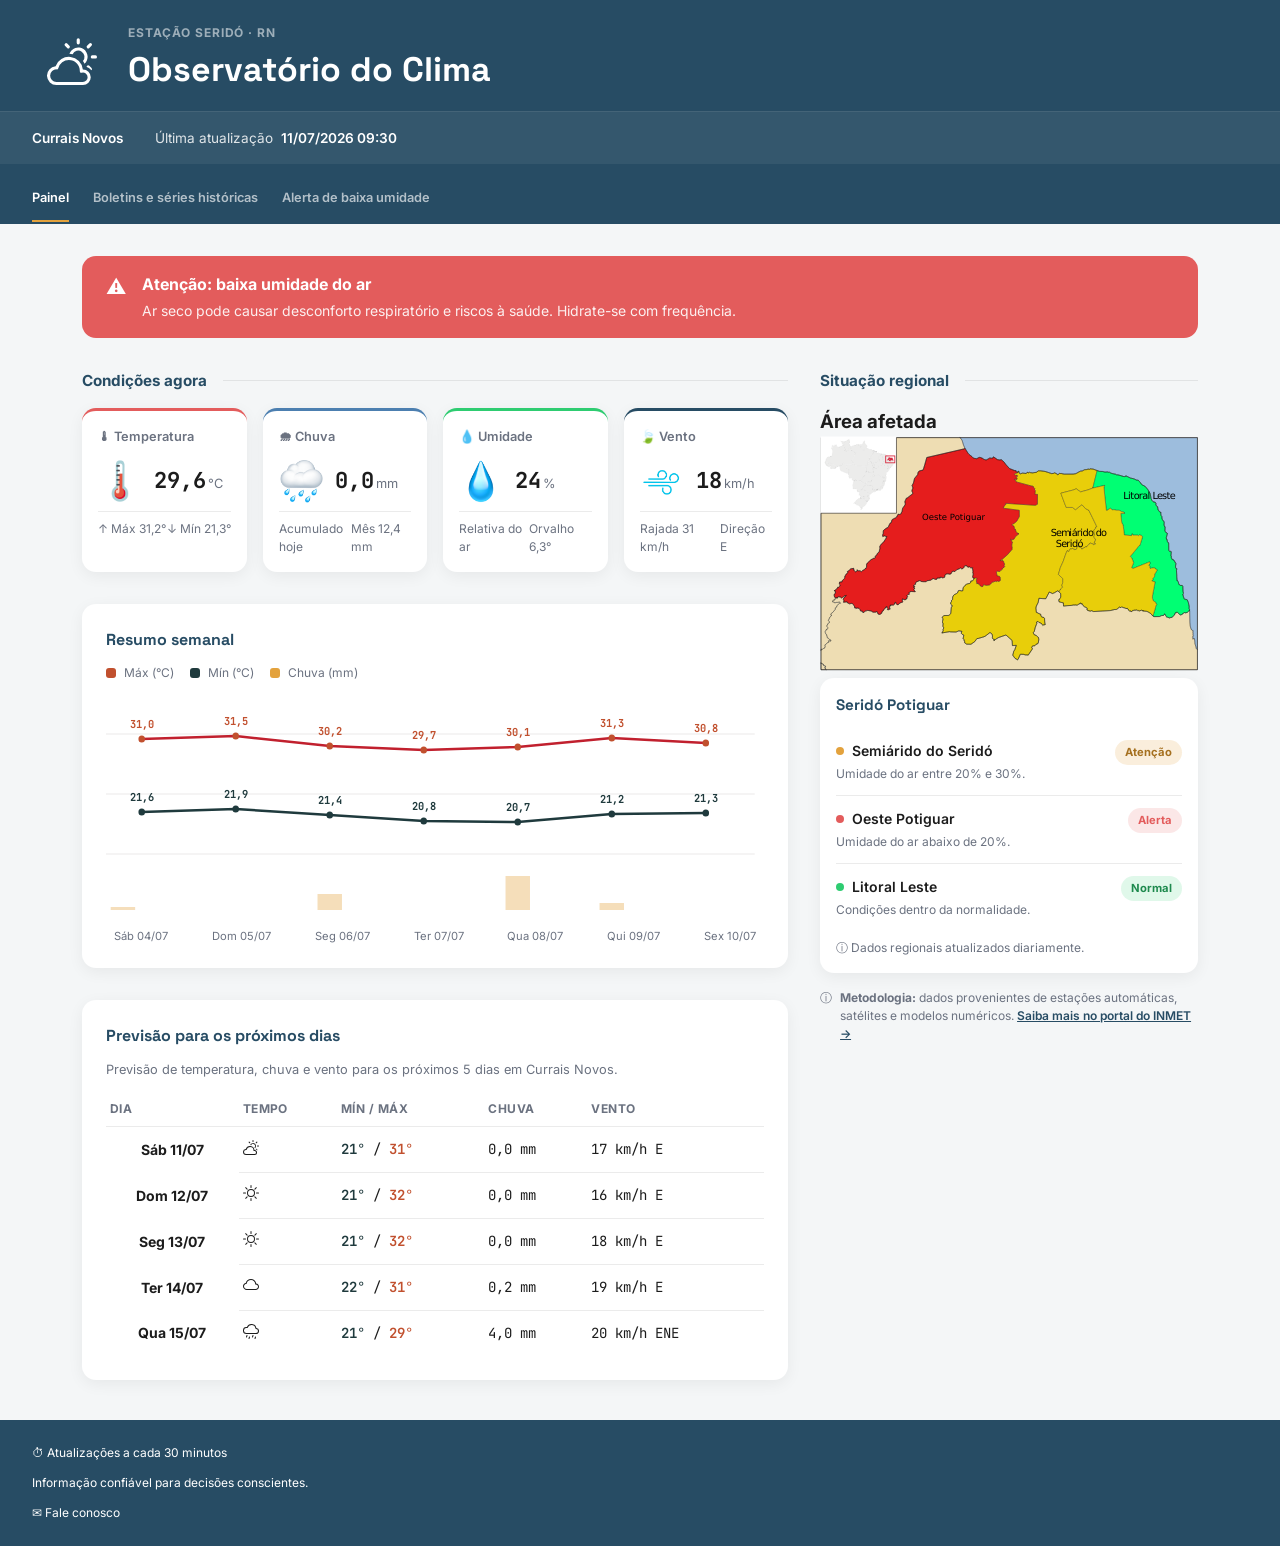
==== commit e2c8700d: "Mais elementos do bootstrap" ====
--- a/index.html
+++ b/index.html
@@ -7,7 +7,7 @@
 <link rel="preconnect" href="https://fonts.googleapis.com">
 <link rel="preconnect" href="https://fonts.gstatic.com" crossorigin>
 <link href="https://fonts.googleapis.com/css2?family=Space+Grotesk:wght@500;600;700&family=Inter:wght@400;500;600&family=JetBrains+Mono:wght@400;500;700&display=swap" rel="stylesheet">
-<link rel="stylesheet" href="/style-base.css">
+<link rel="stylesheet" href="style-base.css">
 <link rel="stylesheet" href="style-painel.css">
 </head>
 
@@ -33,8 +33,8 @@
   <nav class="nav-paginas" aria-label="Navegação principal">
     <ul class="lista-sem-marcador" style="display:flex; flex-wrap:wrap; gap:inherit; margin:0;">
       <li><a href="index.html" class="ativo" aria-current="page">Painel</a></li>
-      <li><a href="/boletins/boletins.html">Boletins e séries históricas</a></li>
-      <li><a href="/alerta/alertas.html">Alerta de baixa umidade</a></li>
+      <li><a href="boletins/boletins.html">Boletins e séries históricas</a></li>
+      <li><a href="alerta/alertas.html">Alerta de baixa umidade</a></li>
     </ul>
   </nav>
 </header>
@@ -61,7 +61,7 @@
         <article class="cartao-condicao temperatura">
           <div class="rotulo">🌡 Temperatura</div>
           <div class="medidor-wrap">
-            <img class="icone-condicao" src="/imagens/icones/icone-temperatura.png" alt="" width="44" height="44" loading="lazy">
+            <img class="icone-condicao" src="imagens/icones/icone-temperatura.png" alt="" width="44" height="44" loading="lazy">
             <div><span class="valor numerico">29,6</span><span class="unidade">°C</span></div>
           </div>
           <div class="rodape-cartao"><span>↑ Máx 31,2°</span><span>↓ Mín 21,3°</span></div>
@@ -70,7 +70,7 @@
         <article class="cartao-condicao chuva">
           <div class="rotulo">🌧 Chuva</div>
           <div class="medidor-wrap">
-            <img class="icone-condicao" src="/imagens/icones/icone-chuva.png" alt="" width="44" height="44" loading="lazy">
+            <img class="icone-condicao" src="imagens/icones/icone-chuva.png" alt="" width="44" height="44" loading="lazy">
             <div><span class="valor numerico">0,0</span><span class="unidade">mm</span></div>
           </div>
           <div class="rodape-cartao"><span>Acumulado hoje</span><span>Mês 12,4 mm</span></div>
@@ -79,7 +79,7 @@
         <article class="cartao-condicao umidade">
           <div class="rotulo">💧 Umidade</div>
           <div class="medidor-wrap">
-            <img class="icone-condicao" src="/imagens/icones/icone-umidade.png" alt="" width="44" height="44" loading="lazy">
+            <img class="icone-condicao" src="imagens/icones/icone-umidade.png" alt="" width="44" height="44" loading="lazy">
             <div><span class="valor numerico">24</span><span class="unidade">%</span></div>
           </div>
           <div class="rodape-cartao"><span>Relativa do ar</span><span>Orvalho 6,3°</span></div>
@@ -88,7 +88,7 @@
         <article class="cartao-condicao vento">
           <div class="rotulo">🍃 Vento</div>
           <div class="medidor-wrap">
-            <img class="icone-condicao" src="/imagens/icones/icone-vento.jpg" alt="" width="44" height="44" loading="lazy">
+            <img class="icone-condicao" src="imagens/icones/icone-vento.jpg" alt="" width="44" height="44" loading="lazy">
             <div><span class="valor numerico">18</span><span class="unidade">km/h</span></div>
           </div>
           <div class="rodape-cartao"><span>Rajada 31 km/h</span><span>Direção E</span></div>
@@ -171,12 +171,33 @@
             </tr>
           </thead>
           <tbody>
-            <tr><th scope="row">Sáb 11/07</th><td>⛅</td><td class="numero celula-temp"><span class="minima">21°</span> / <span class="maxima">31°</span></td><td class="numero">0,0 mm</td><td class="numero">17 km/h E</td></tr>
-            <tr><th scope="row">Dom 12/07</th><td>☀️</td><td class="numero celula-temp"><span class="minima">21°</span> / <span class="maxima">32°</span></td><td class="numero">0,0 mm</td><td class="numero">16 km/h E</td></tr>
-            <tr><th scope="row">Seg 13/07</th><td>☀️</td><td class="numero celula-temp"><span class="minima">21°</span> / <span class="maxima">32°</span></td><td class="numero">0,0 mm</td><td class="numero">18 km/h E</td></tr>
-            <tr><th scope="row">Ter 14/07</th><td>☁️</td><td class="numero celula-temp"><span class="minima">22°</span> / <span class="maxima">31°</span></td><td class="numero">0,2 mm</td><td class="numero">19 km/h E</td></tr>
-            <tr><th scope="row">Qua 15/07</th><td>🌧</td><td class="numero celula-temp"><span class="minima">21°</span> / <span class="maxima">29°</span></td><td class="numero">4,0 mm</td><td class="numero">20 km/h ENE</td></tr>
-          </tbody>
+            <tr><th scope="row">Sáb 11/07</th><td>
+               <svg xmlns="http://www.w3.org/2000/svg" width="16" height="16" fill="currentColor" class="bi bi-cloud-sun" viewBox="0 0 16 16">
+               <path d="M7 8a3.5 3.5 0 0 1 3.5 3.555.5.5 0 0 0 .624.492A1.503 1.503 0 0 1 13 13.5a1.5 1.5 0 0 1-1.5 1.5H3a2 2 0 1 1 .1-3.998.5.5 0 0 0 .51-.375A3.5 3.5 0 0 1 7 8m4.473 3a4.5 4.5 0 0 0-8.72-.99A3 3 0 0 0 3 16h8.5a2.5 2.5 0 0 0 0-5z"/>
+               <path d="M10.5 1.5a.5.5 0 0 0-1 0v1a.5.5 0 0 0 1 0zm3.743 1.964a.5.5 0 1 0-.707-.707l-.708.707a.5.5 0 0 0 .708.708zm-7.779-.707a.5.5 0 0 0-.707.707l.707.708a.5.5 0 1 0 .708-.708zm1.734 3.374a2 2 0 1 1 3.296 2.198q.3.423.516.898a3 3 0 1 0-4.84-3.225q.529.017 1.028.129m4.484 4.074c.6.215 1.125.59 1.522 1.072a.5.5 0 0 0 .039-.742l-.707-.707a.5.5 0 0 0-.854.377M14.5 6.5a.5.5 0 0 0 0 1h1a.5.5 0 0 0 0-1z"/>
+               </svg></td><td class="numero celula-temp"><span class="minima">21°</span> / <span class="maxima">31°</span></td><td class="numero">0,0 mm</td><td class="numero">17 km/h E</td></tr>
+            
+            <tr><th scope="row">Dom 12/07</th><td>
+               <svg xmlns="http://www.w3.org/2000/svg" width="16" height="16" fill="currentColor" class="bi bi-brightness-high" viewBox="0 0 16 16">
+               <path d="M8 11a3 3 0 1 1 0-6 3 3 0 0 1 0 6m0 1a4 4 0 1 0 0-8 4 4 0 0 0 0 8M8 0a.5.5 0 0 1 .5.5v2a.5.5 0 0 1-1 0v-2A.5.5 0 0 1 8 0m0 13a.5.5 0 0 1 .5.5v2a.5.5 0 0 1-1 0v-2A.5.5 0 0 1 8 13m8-5a.5.5 0 0 1-.5.5h-2a.5.5 0 0 1 0-1h2a.5.5 0 0 1 .5.5M3 8a.5.5 0 0 1-.5.5h-2a.5.5 0 0 1 0-1h2A.5.5 0 0 1 3 8m10.657-5.657a.5.5 0 0 1 0 .707l-1.414 1.415a.5.5 0 1 1-.707-.708l1.414-1.414a.5.5 0 0 1 .707 0m-9.193 9.193a.5.5 0 0 1 0 .707L3.05 13.657a.5.5 0 0 1-.707-.707l1.414-1.414a.5.5 0 0 1 .707 0m9.193 2.121a.5.5 0 0 1-.707 0l-1.414-1.414a.5.5 0 0 1 .707-.707l1.414 1.414a.5.5 0 0 1 0 .707M4.464 4.465a.5.5 0 0 1-.707 0L2.343 3.05a.5.5 0 1 1 .707-.707l1.414 1.414a.5.5 0 0 1 0 .708"/>
+               </svg></td><td class="numero celula-temp"><span class="minima">21°</span> / <span class="maxima">32°</span></td><td class="numero">0,0 mm</td><td class="numero">16 km/h E</td></tr>
+
+            <tr><th scope="row">Seg 13/07</th><td>
+               <svg xmlns="http://www.w3.org/2000/svg" width="16" height="16" fill="currentColor" class="bi bi-brightness-high" viewBox="0 0 16 16">
+             <path d="M8 11a3 3 0 1 1 0-6 3 3 0 0 1 0 6m0 1a4 4 0 1 0 0-8 4 4 0 0 0 0 8M8 0a.5.5 0 0 1 .5.5v2a.5.5 0 0 1-1 0v-2A.5.5 0 0 1 8 0m0 13a.5.5 0 0 1 .5.5v2a.5.5 0 0 1-1 0v-2A.5.5 0 0 1 8 13m8-5a.5.5 0 0 1-.5.5h-2a.5.5 0 0 1 0-1h2a.5.5 0 0 1 .5.5M3 8a.5.5 0 0 1-.5.5h-2a.5.5 0 0 1 0-1h2A.5.5 0 0 1 3 8m10.657-5.657a.5.5 0 0 1 0 .707l-1.414 1.415a.5.5 0 1 1-.707-.708l1.414-1.414a.5.5 0 0 1 .707 0m-9.193 9.193a.5.5 0 0 1 0 .707L3.05 13.657a.5.5 0 0 1-.707-.707l1.414-1.414a.5.5 0 0 1 .707 0m9.193 2.121a.5.5 0 0 1-.707 0l-1.414-1.414a.5.5 0 0 1 .707-.707l1.414 1.414a.5.5 0 0 1 0 .707M4.464 4.465a.5.5 0 0 1-.707 0L2.343 3.05a.5.5 0 1 1 .707-.707l1.414 1.414a.5.5 0 0 1 0 .708"/>
+            </svg></td><td class="numero celula-temp"><span class="minima">21°</span> / <span class="maxima">32°</span></td><td class="numero">0,0 mm</td><td class="numero">18 km/h E</td></tr>
+            
+            
+            <tr><th scope="row">Ter 14/07</th><td>
+               <svg xmlns="http://www.w3.org/2000/svg" width="16" height="16" fill="currentColor" class="bi bi-cloud" viewBox="0 0 16 16">
+                <path d="M4.406 3.342A5.53 5.53 0 0 1 8 2c2.69 0 4.923 2 5.166 4.579C14.758 6.804 16 8.137 16 9.773 16 11.569 14.502 13 12.687 13H3.781C1.708 13 0 11.366 0 9.318c0-1.763 1.266-3.223 2.942-3.593.143-.863.698-1.723 1.464-2.383m.653.757c-.757.653-1.153 1.44-1.153 2.056v.448l-.445.049C2.064 6.805 1 7.952 1 9.318 1 10.785 2.23 12 3.781 12h8.906C13.98 12 15 10.988 15 9.773c0-1.216-1.02-2.228-2.313-2.228h-.5v-.5C12.188 4.825 10.328 3 8 3a4.53 4.53 0 0 0-2.941 1.1z"/>
+               </svg></td><td class="numero celula-temp"><span class="minima">22°</span> / <span class="maxima">31°</span></td><td class="numero">0,2 mm</td><td class="numero">19 km/h E</td></tr>
+            
+               <tr><th scope="row">Qua 15/07</th><td><svg xmlns="http://www.w3.org/2000/svg" width="16" height="16" fill="currentColor" class="bi bi-cloud-drizzle" viewBox="0 0 16 16">
+               <path d="M4.158 12.025a.5.5 0 0 1 .316.633l-.5 1.5a.5.5 0 0 1-.948-.316l.5-1.5a.5.5 0 0 1 .632-.317m6 0a.5.5 0 0 1 .316.633l-.5 1.5a.5.5 0 0 1-.948-.316l.5-1.5a.5.5 0 0 1 .632-.317m-3.5 1.5a.5.5 0 0 1 .316.633l-.5 1.5a.5.5 0 0 1-.948-.316l.5-1.5a.5.5 0 0 1 .632-.317m6 0a.5.5 0 0 1 .316.633l-.5 1.5a.5.5 0 1 1-.948-.316l.5-1.5a.5.5 0 0 1 .632-.317m.747-8.498a5.001 5.001 0 0 0-9.499-1.004A3.5 3.5 0 1 0 3.5 11H13a3 3 0 0 0 .405-5.973M8.5 2a4 4 0 0 1 3.976 3.555.5.5 0 0 0 .5.445H13a2 2 0 0 1 0 4H3.5a2.5 2.5 0 1 1 .605-4.926.5.5 0 0 0 .596-.329A4 4 0 0 1 8.5 2"/>
+               </svg></td><td class="numero celula-temp"><span class="minima">21°</span> / <span class="maxima">29°</span></td><td class="numero">4,0 mm</td><td class="numero">20 km/h ENE</td></tr>
+          
+            </tbody>
         </table>
       </div>
 
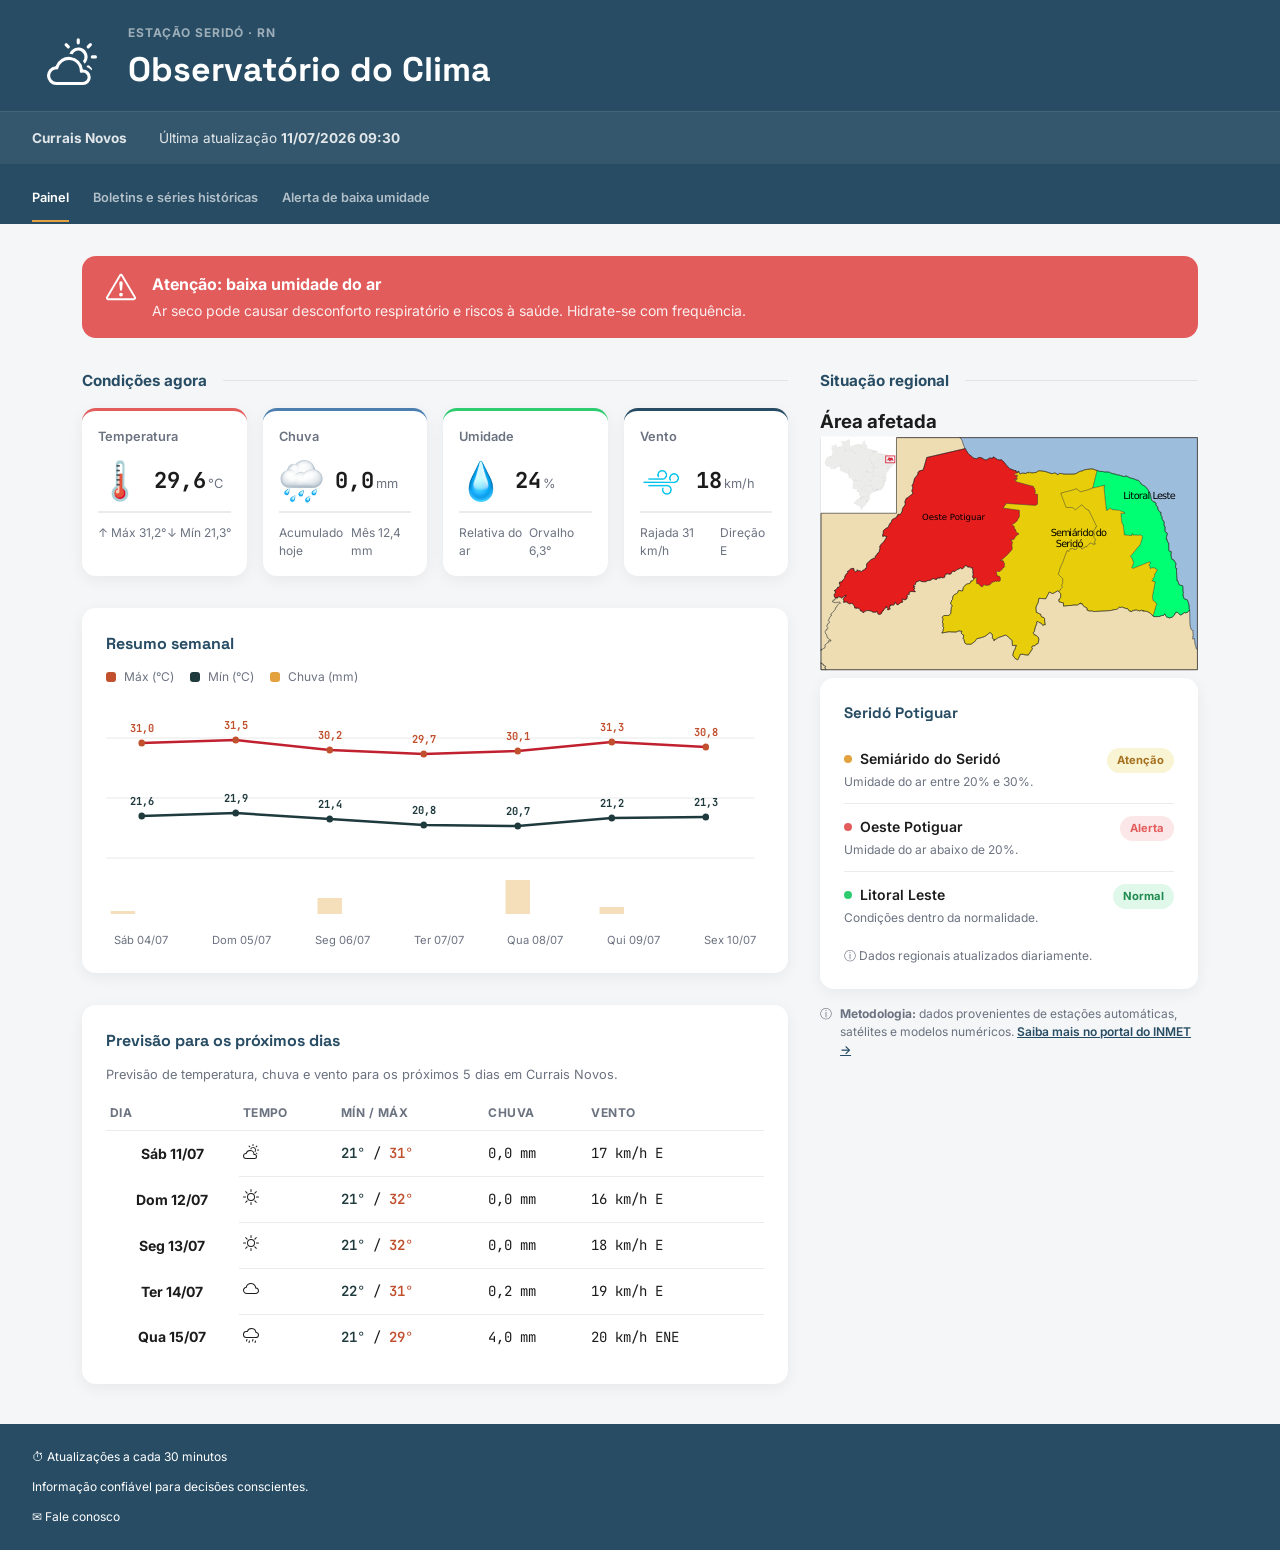
==== commit bfa62eb2: "Projeto Final" ====
--- a/index.html
+++ b/index.html
@@ -42,7 +42,12 @@
 <main class="conteudo">
 
   <div class="faixa-alerta" role="status">
-    <div class="icone">⚠</div>
+    <div class="icone">
+      <svg xmlns="http://www.w3.org/2000/svg" width="30" height="30" fill="currentColor" class="bi bi-exclamation-triangle" viewBox="0 0 16 16">
+  <path d="M7.938 2.016A.13.13 0 0 1 8.002 2a.13.13 0 0 1 .063.016.15.15 0 0 1 .054.057l6.857 11.667c.036.06.035.124.002.183a.2.2 0 0 1-.054.06.1.1 0 0 1-.066.017H1.146a.1.1 0 0 1-.066-.017.2.2 0 0 1-.054-.06.18.18 0 0 1 .002-.183L7.884 2.073a.15.15 0 0 1 .054-.057m1.044-.45a1.13 1.13 0 0 0-1.96 0L.165 13.233c-.457.778.091 1.767.98 1.767h13.713c.889 0 1.438-.99.98-1.767z"/>
+  <path d="M7.002 12a1 1 0 1 1 2 0 1 1 0 0 1-2 0M7.1 5.995a.905.905 0 1 1 1.8 0l-.35 3.507a.552.552 0 0 1-1.1 0z"/>
+</svg>
+    </div>
     <div>
       <strong>Atenção: baixa umidade do ar</strong>
       <span>Ar seco pode causar desconforto respiratório e riscos à saúde. Hidrate-se com frequência.</span>
@@ -59,7 +64,7 @@
       <div class="condicoes">
 
         <article class="cartao-condicao temperatura">
-          <div class="rotulo">🌡 Temperatura</div>
+          <div class="rotulo"> Temperatura</div>
           <div class="medidor-wrap">
             <img class="icone-condicao" src="imagens/icones/icone-temperatura.png" alt="" width="44" height="44" loading="lazy">
             <div><span class="valor numerico">29,6</span><span class="unidade">°C</span></div>
@@ -68,7 +73,7 @@
         </article>
 
         <article class="cartao-condicao chuva">
-          <div class="rotulo">🌧 Chuva</div>
+          <div class="rotulo">Chuva</div>
           <div class="medidor-wrap">
             <img class="icone-condicao" src="imagens/icones/icone-chuva.png" alt="" width="44" height="44" loading="lazy">
             <div><span class="valor numerico">0,0</span><span class="unidade">mm</span></div>
@@ -77,7 +82,7 @@
         </article>
 
         <article class="cartao-condicao umidade">
-          <div class="rotulo">💧 Umidade</div>
+          <div class="rotulo"> Umidade</div>
           <div class="medidor-wrap">
             <img class="icone-condicao" src="imagens/icones/icone-umidade.png" alt="" width="44" height="44" loading="lazy">
             <div><span class="valor numerico">24</span><span class="unidade">%</span></div>
@@ -86,7 +91,7 @@
         </article>
 
         <article class="cartao-condicao vento">
-          <div class="rotulo">🍃 Vento</div>
+          <div class="rotulo"> Vento</div>
           <div class="medidor-wrap">
             <img class="icone-condicao" src="imagens/icones/icone-vento.jpg" alt="" width="44" height="44" loading="lazy">
             <div><span class="valor numerico">18</span><span class="unidade">km/h</span></div>
--- a/style-base.css
+++ b/style-base.css
@@ -1,7 +1,4 @@
 
-/* ==========================================================================
-   1. RESET E VARIÁVEIS (design tokens)
-   ========================================================================== */
 * {
   margin: 0;
   padding: 0;
@@ -27,15 +24,6 @@
   --fonte-titulo: 'Space Grotesk', sans-serif;
   --fonte-mono: 'JetBrains Mono', monospace;
 
-  /* espaçamento (escala em rem, base 16px) */
-  --espaco-2xs: 0.25rem;  /* 4px */
-  --espaco-xs: 0.5rem;    /* 8px */
-  --espaco-sm: 0.75rem;   /* 12px */
-  --espaco-md: 1rem;      /* 16px */
-  --espaco-lg: 1.5rem;    /* 24px */
-  --espaco-xl: 2rem;      /* 32px */
-  --espaco-2xl: 2.75rem;  /* 44px */
-
   /* raio e sombra */
   --raio: 0.875rem;    /* 14px */
   --raio-sm: 0.5rem;   /* 8px */
@@ -46,9 +34,7 @@
 }
 
 
-/* ==========================================================================
-   2. BASE
-   ========================================================================== */
+
 body {
   background-color: var(--cor-fundo);
   color: var(--cor-texto);
@@ -65,9 +51,7 @@
 img { max-width: 100%; height: auto; display: block; } /* imagens fluidas por padrão */
 
 
-/* ==========================================================================
-   3. LISTAS (reset genérico — usado no menu, rodapé e formulários)
-   ========================================================================== */
+
 .lista-sem-marcador {
   list-style: none;
 }
@@ -80,19 +64,18 @@
   width: 100%;
   background-color: var(--cor-primaria);
   color: white;
-  padding: var(--espaco-lg) var(--espaco-md) 0;
+  padding: 1.5rem 1rem 0;
 }
 
 .marca {
   display: flex;
   align-items: center;
-  gap: var(--espaco-md);
+  gap: 1rem;
   font-size: 1.25rem;
   font-weight: bold;
 }
 
-
-
+/* Negrito no titulo */
 .rotulo-superior {
   margin: 0 0 0.125rem;
   font-size: 0.75rem;
@@ -101,34 +84,28 @@
   color: rgba(255, 255, 255, 0.55);
 }
 
-.marca h1 {
-  font-size: 1.5rem;
-  font-weight: 700;
-  color: #fff;
-}
+
 
 /* Currais Novos + última atualização */
 .linha-meta {
   display: flex;
   flex-direction: column;
-  gap: var(--espaco-xs);
+  gap: 0.5rem;
   font-size: 0.85rem;
   color: rgba(255, 255, 255, 0.85);
   background: rgba(255, 255, 255, 0.06);
-  margin: var(--espaco-md) calc(var(--espaco-md) * -1) 0;
-  padding: var(--espaco-md);
+  margin: 1rem calc(1rem * -1) 0;
+  padding: 1rem;
   border-top: 1px solid rgba(255, 255, 255, 0.08);
 }
 
-.item-meta { display: flex; align-items: center; gap: var(--espaco-xs); }
-.item-meta strong { color: #fff; font-weight: 600; }
 
 /* menu de navegação entre as 3 páginas, dentro do cabeçalho */
 .nav-paginas {
   display: flex;
   flex-wrap: wrap;
-  gap: var(--espaco-md) var(--espaco-lg);
-  margin-top: var(--espaco-md);
+  gap: 1rem 1.5rem;
+  margin-top: 1rem;
   padding-top: 0.25rem;
   padding-bottom: 0.125rem;
 }
@@ -162,8 +139,8 @@
   color: white;
   display: flex;
   flex-direction: column;
-  gap: var(--espaco-sm);
-  padding: var(--espaco-lg) var(--espaco-md);
+  gap: 0.75rem;
+  padding: 1.5rem 1rem;
   font-size: 0.75rem;
 }
 
@@ -174,7 +151,7 @@
 .conteudo {
   max-width: 73.75rem; /* 1180px */
   margin: 0 auto;
-  padding: var(--espaco-lg) var(--espaco-md) var(--espaco-xl);
+  padding: 1.5rem 1rem 2rem;
 }
 
 
@@ -183,7 +160,7 @@
    ========================================================================== */
 
 /* título de seção com linha ao lado (ex: "Condições agora", "Boletins recentes") */
-.titulo-secao { display: flex; align-items: center; gap: var(--espaco-md); margin-bottom: var(--espaco-md); }
+.titulo-secao { display: flex; align-items: center; gap: 1rem; margin-bottom: 1rem; }
 .titulo-secao h2 { font-size: 0.95rem; font-weight: 700; white-space: nowrap; color: var(--cor-primaria); }
 .titulo-secao .linha-titulo { flex: 1; height: 1px; background: var(--cor-borda); }
 
@@ -210,7 +187,7 @@
   outline-offset: 2px;
 }
 
-.botao-largo { width: 100%; margin-top: var(--espaco-sm); }
+.botao-largo { width: 100%; margin-top: 0.75rem; }
 
 /* tabela padrão (usada nas 3 páginas, com ajustes locais em cada CSS específico) */
 table { width: 100%; border-collapse: collapse; font-size: 0.875rem; }
@@ -219,7 +196,7 @@
   text-align: left;
   font-size: 0.8rem;
   color: var(--cor-texto-suave);
-  margin-bottom: var(--espaco-sm);
+  margin-bottom: 0.75rem;
 }
 
 thead th {
@@ -229,45 +206,12 @@
   letter-spacing: 0.04em;
   color: var(--cor-texto-suave);
   border-bottom: 1px solid var(--cor-borda);
-  padding: var(--espaco-xs) var(--espaco-2xs);
-}
-
-tbody td { padding: var(--espaco-sm) var(--espaco-2xs); border-bottom: 1px solid var(--cor-borda); }
+  padding: 0.5rem 0.25rem;
+}
+
+tbody td { padding: 0.75rem 0.25rem; border-bottom: 1px solid var(--cor-borda); }
 tbody tr:last-child td { border-bottom: none; }
 
-/* figura de imagem (usada onde houver foto no conteúdo) */
-.figura-conteudo {
-  margin: 0 0 var(--espaco-lg);
-  background: var(--cor-cartao);
-  border-radius: var(--raio);
-  box-shadow: var(--sombra);
-  overflow: hidden;
-}
-
-.figura-conteudo img {
-  width: 100%;
-  aspect-ratio: 16 / 9;
-  object-fit: cover;
-}
-
-.figura-conteudo figcaption {
-  padding: var(--espaco-sm) var(--espaco-md);
-  font-size: 0.75rem;
-  color: var(--cor-texto-suave);
-}
-
-
-/* ==========================================================================
-   7. ACESSIBILIDADE (foco por teclado, visível em qualquer elemento)
-   ========================================================================== */
-a:focus-visible,
-button:focus-visible,
-input:focus-visible,
-select:focus-visible,
-textarea:focus-visible {
-  outline: 2px solid var(--cor-primaria);
-  outline-offset: 2px;
-}
 
 
 /* ==========================================================================
@@ -277,15 +221,15 @@
 
 /* tablet (>= 600px) */
 @media (min-width: 37.5em) {
-  .linha-meta { flex-direction: row; gap: var(--espaco-xl); }
+  .linha-meta { flex-direction: row; gap: 2rem; }
   .rodape { flex-direction: row; justify-content: space-between; }
 }
 
 /* desktop (>= 900px) */
 @media (min-width: 56.25em) {
-  .cabecalho { padding: var(--espaco-lg) var(--espaco-xl) 0; }
-  .linha-meta { margin: var(--espaco-md) calc(var(--espaco-xl) * -1) 0; padding: var(--espaco-md) var(--espaco-xl); }
-  .conteudo { padding: var(--espaco-xl) var(--espaco-xl) 2.5rem; }
-  .rodape { padding: var(--espaco-lg) var(--espaco-xl); }
+  .cabecalho { padding: 1.5rem 2rem 0; }
+  .linha-meta { margin: 1rem calc(2rem * -1) 0; padding: 1rem 2rem; }
+  .conteudo { padding: 2rem 2rem 2.5rem; }
+  .rodape { padding: 1.5rem 2rem; }
   .marca h1 { font-size: 2.125rem; }
 }
--- a/style-painel.css
+++ b/style-painel.css
@@ -4,41 +4,39 @@
 .faixa-alerta {
   display: flex;
   align-items: flex-start;
-  gap: var(--espaco-md);
+  gap: 1rem;
   background: var(--cor-terciaria);
   color: #fff;
   border-radius: var(--raio);
-  padding: var(--espaco-md) var(--espaco-lg);
-  margin-bottom: var(--espaco-xl);
+  padding: 1rem 1.5rem;
+  margin-bottom: 2rem;
 }
 
 .faixa-alerta .icone { font-size: 1.25rem; }
 .faixa-alerta strong { display: block; margin-bottom: 0.125rem; }
 .faixa-alerta span { font-size: 0.875rem; color: rgba(255, 255, 255, 0.9); }
 
-/* imagem de destaque da região (figure) */
-.figura-conteudo img { aspect-ratio: 16 / 8; }
-
-/* no celular, conteúdo principal e coluna lateral empilham (ver base sem grid) */
+
+/* no celular, conteúdo principal e coluna lateral empilham  */
 .colunas-painel {
   display: grid;
   grid-template-columns: 1fr;
-  gap: var(--espaco-xl);
-}
-
-/* cartões de condição (Temperatura / Chuva / Umidade / Vento) — 1 coluna no celular */
+  gap: 2rem;
+}
+
+/* cartões de condição (Temperatura / Chuva / Umidade / Vento)  */
 .condicoes {
   display: grid;
   grid-template-columns: 1fr;
-  gap: var(--espaco-md);
-  margin-bottom: var(--espaco-xl);
+  gap: 1rem;
+  margin-bottom: 2rem;
 }
 
 .cartao-condicao {
   background: var(--cor-cartao);
   border-radius: var(--raio);
   box-shadow: var(--sombra);
-  padding: var(--espaco-md);
+  padding: 1rem;
   border-top: 3px solid var(--cor-primaria);
   transition: transform var(--transicao-rapida), box-shadow var(--transicao-rapida);
 }
@@ -57,23 +55,17 @@
   font-size: 0.8rem;
   font-weight: 600;
   color: var(--cor-texto-suave);
-  margin-bottom: var(--espaco-sm);
+  margin-bottom: 0.75rem;
 }
 
 .medidor-wrap {
   display: flex;
   align-items: center;
-  gap: var(--espaco-sm);
-  margin-bottom: var(--espaco-xs);
-}
-
-/* ícone de imagem no lugar do antigo mostrador circular em SVG */
-.icone-condicao {
-  flex-shrink: 0;
-  width: 2.75rem;
-  height: 2.75rem;
-  object-fit: contain;
-}
+  gap: 0.75rem;
+  margin-bottom: 0.5rem;
+}
+
+
 
 /* valor numérico e unidade ao lado do medidor */
 .medidor-wrap .valor { font-size: 1.375rem; font-weight: 700; }
@@ -85,8 +77,8 @@
   justify-content: space-between;
   font-size: 0.75rem;
   color: var(--cor-texto-suave);
-  border-top: 1px solid var(--cor-borda);
-  padding-top: var(--espaco-xs);
+  border-top: 2px solid var(--cor-borda);
+  padding-top: 0.7rem;
 }
 
 /* gráfico semanal */
@@ -94,21 +86,21 @@
   background: var(--cor-cartao);
   border-radius: var(--raio);
   box-shadow: var(--sombra);
-  padding: var(--espaco-lg);
-  margin-bottom: var(--espaco-xl);
+  padding: 1.5rem;
+  margin-bottom: 2rem;
 }
 
 .cabecalho-grafico {
   display: flex;
   flex-direction: column;
-  gap: var(--espaco-sm);
-  margin-bottom: var(--espaco-sm);
+  gap: 0.75rem;
+  margin-bottom: 0.75rem;
 }
 
 .cabecalho-grafico h3 { font-size: 1rem; color: var(--cor-primaria); }
 
-.legenda { display: flex; flex-wrap: wrap; gap: var(--espaco-md); font-size: 0.75rem; color: var(--cor-texto-suave); }
-.legenda span { display: flex; align-items: center; gap: var(--espaco-xs); }
+.legenda { display: flex; flex-wrap: wrap; gap: 1rem; font-size: 0.75rem; color: var(--cor-texto-suave); }
+.legenda span { display: flex; align-items: center; gap: 0.5rem; }
 .legenda i { width: 0.625rem; height: 0.625rem; border-radius: 3px; display: inline-block; }
 
 /* cores batendo com as usadas dentro do próprio SVG (fill="#C1502E" etc.) */
@@ -121,8 +113,8 @@
   justify-content: space-between;
   font-size: 0.7rem;
   color: var(--cor-texto-suave);
-  margin-top: var(--espaco-xs);
-  padding: 0 var(--espaco-xs);
+  margin-top: 0.5rem;
+  padding: 0 0.5rem;
 }
 
 /* tabela de previsão */
@@ -130,11 +122,11 @@
   background: var(--cor-cartao);
   border-radius: var(--raio);
   box-shadow: var(--sombra);
-  padding: var(--espaco-lg);
+  padding: 1.5rem;
   overflow-x: auto; /* tabela larga não quebra layout no celular */
 }
 
-.cartao-previsao h3 { font-size: 1rem; margin-bottom: var(--espaco-sm); color: var(--cor-primaria); }
+.cartao-previsao h3 { font-size: 1rem; margin-bottom: 0.75rem; color: var(--cor-primaria); }
 
 .numero { font-family: var(--fonte-mono); }
 .celula-temp .maxima { color: #C1502E; font-weight: 600; }
@@ -145,18 +137,18 @@
   background: var(--cor-cartao);
   border-radius: var(--raio);
   box-shadow: var(--sombra);
-  padding: var(--espaco-md);
-  margin-bottom: var(--espaco-md);
-}
-
-.cartao-lateral h3 { font-size: 0.95rem; margin-bottom: var(--espaco-sm); color: var(--cor-primaria); }
+  padding: 1.5rem;
+  margin-bottom:1rem;
+}
+
+.cartao-lateral h3 { font-size: 0.95rem; margin-bottom: 0.75rem; color: var(--cor-primaria); }
 
 .linha-regiao {
   display: flex;
   justify-content: space-between;
   align-items: flex-start;
-  gap: var(--espaco-sm);
-  padding: var(--espaco-sm) 0;
+  gap: 0.75rem;
+  padding: 0.75rem 0;
   border-bottom: 1px solid var(--cor-borda);
 }
 
@@ -167,7 +159,7 @@
   font-weight: 600;
   display: flex;
   align-items: center;
-  gap: var(--espaco-xs);
+  gap: 0.5rem;
   margin-bottom: 0.25rem;
 }
 
@@ -187,14 +179,14 @@
 }
 
 .selo-status.normal { background: rgba(46, 204, 113, 0.15); color: #1e8a4e; }
-.selo-status.atencao { background: rgba(227, 162, 61, 0.18); color: #a5701f; }
+.selo-status.atencao { background: rgba(221, 196, 11, 0.18); color: #a5701f; }
 .selo-status.alerta { background: rgba(227, 92, 92, 0.15); color: var(--cor-terciaria); }
 
-.nota { font-size: 0.75rem; color: var(--cor-texto-suave); margin-top: var(--espaco-xs); }
+.nota { font-size: 0.75rem; color: var(--cor-texto-suave); margin-top: 0.5rem; }
 
 .nota-rodape {
   display: flex;
-  gap: var(--espaco-xs);
+  gap: 0.5rem;
   font-size: 0.75rem;
   color: var(--cor-texto-suave);
   line-height: 1.5;
@@ -210,9 +202,7 @@
 .nota-rodape a:hover { color: var(--cor-terciaria); }
 
 
-/* ==========================================================================
-   RESPONSIVO (mobile-first: acrescentando colunas conforme a tela cresce)
-   ========================================================================== */
+
 
 /* tablet (>= 600px) */
 @media (min-width: 37.5em) {
@@ -225,15 +215,7 @@
   .condicoes { grid-template-columns: repeat(4, 1fr); }
 }
 
-/* Container para deixar o mapa responsivo na tela */
-.mapa-container {
-    max-width: 1000px;
-    margin: 0 auto;
-    padding: 20px;
-}
-
-
-
+/* --- EXEMPLO DE ESTILIZAÇÃO INTERATIVA --- */
 
 /* 1. Efeito ao passar o mouse em qualquer uma das mesorregiões do RN */
 path[id^="meso_"] {
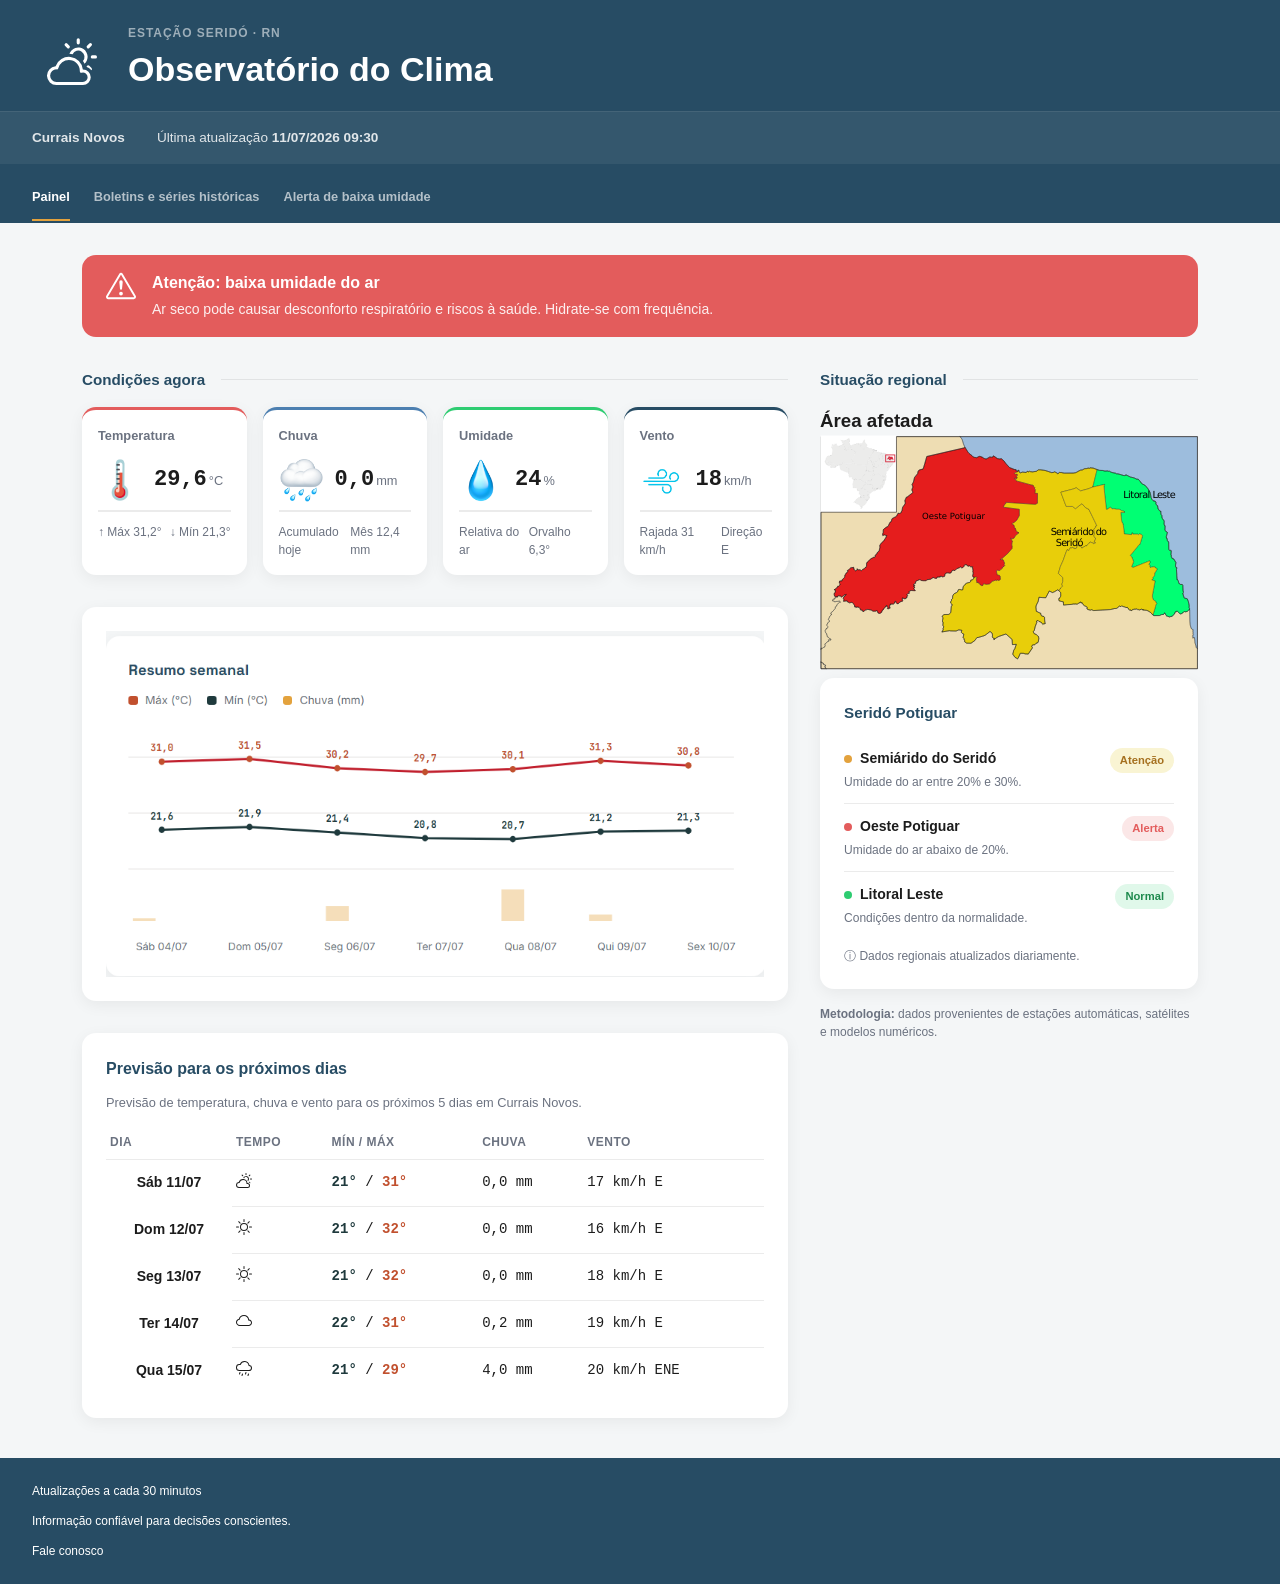
==== commit 7ccf58c8: "Correções Finais" ====
--- a/index.html
+++ b/index.html
@@ -4,9 +4,7 @@
 <meta charset="UTF-8">
 <meta name="viewport" content="width=device-width, initial-scale=1.0">
 <title>Observatório do Clima — Currais Novos</title>
-<link rel="preconnect" href="https://fonts.googleapis.com">
-<link rel="preconnect" href="https://fonts.gstatic.com" crossorigin>
-<link href="https://fonts.googleapis.com/css2?family=Space+Grotesk:wght@500;600;700&family=Inter:wght@400;500;600&family=JetBrains+Mono:wght@400;500;700&display=swap" rel="stylesheet">
+
 <link rel="stylesheet" href="style-base.css">
 <link rel="stylesheet" href="style-painel.css">
 </head>
@@ -103,64 +101,11 @@
 
       <div class="cartao-grafico">
         <div class="cabecalho-grafico">
-          <h3 class="titulo-destaque">Resumo semanal</h3>
-          <div class="legenda">
-            <span class="maxima"><i></i> Máx (°C)</span>
-            <span class="minima"><i></i> Mín (°C)</span>
-            <span class="chuva"><i></i> Chuva (mm)</span>
+          
+             <img class="icone-condicao" src="imagens/icones/resumo_semanal.png" alt="" width="800" height="400" loading="lazy">
+
           </div>
         </div>
-
-        
-        <svg viewBox="10 0 700 220" width="100%" height="220" preserveAspectRatio="none" role="img" aria-label="Gráfico de temperaturas máxima e mínima e chuva ao longo de 7 dias">
-          <line x1="0" y1="40" x2="700" y2="40" stroke="rgba(43,33,24,0.10)" stroke-width="1"/>
-          <line x1="0" y1="100" x2="700" y2="100" stroke="rgba(43,33,24,0.10)" stroke-width="1"/>
-          <line x1="0" y1="160" x2="700" y2="160" stroke="rgba(43,33,24,0.10)" stroke-width="1"/>
-
-          <g fill="#E3A23D" opacity="0.35">
-            <rect x="35" y="216" width="26" height="0"></rect>
-            <rect x="15" y="213" width="26" height="3"></rect>
-            <rect x="235" y="200" width="26" height="16"></rect>
-            <rect x="335" y="216" width="26" height="0"></rect>
-            <rect x="435" y="182" width="26" height="34"></rect>
-            <rect x="535" y="209" width="26" height="7"></rect>
-            <rect x="635" y="216" width="26" height="0"></rect>
-          </g>
-
-         
-          <polyline fill="none" stroke="#C1202E" stroke-width="2.5" stroke-linejoin="round" stroke-linecap="round"
-            points="48,45 148,42 248,52 348,56 448,53 548,44 648,49"/>
-          <polyline fill="none" stroke="#1F3A3D" stroke-width="2.5" stroke-linejoin="round" stroke-linecap="round"
-            points="48,118 148,115 248,121 348,127 448,128 548,120 648,119"/>
-
-          <g fill="#C1502E">
-            <circle cx="48" cy="45" r="3.5"/><circle cx="148" cy="42" r="3.5"/><circle cx="248" cy="52" r="3.5"/>
-            <circle cx="348" cy="56" r="3.5"/><circle cx="448" cy="53" r="3.5"/><circle cx="548" cy="44" r="3.5"/><circle cx="648" cy="49" r="3.5"/>
-          </g>
-          <g fill="#1F3A3D">
-            <circle cx="48" cy="118" r="3.5"/><circle cx="148" cy="115" r="3.5"/><circle cx="248" cy="121" r="3.5"/>
-            <circle cx="348" cy="127" r="3.5"/><circle cx="448" cy="128" r="3.5"/><circle cx="548" cy="120" r="3.5"/><circle cx="648" cy="119" r="3.5"/>
-          </g>
-
-          <g font-family="JetBrains Mono, monospace" font-size="11" fill="#C1502E" font-weight="700">
-            <text x="48" y="34" text-anchor="middle">31,0</text><text x="148" y="31" text-anchor="middle">31,5</text>
-            <text x="248" y="41" text-anchor="middle">30,2</text><text x="348" y="45" text-anchor="middle">29,7</text>
-            <text x="448" y="42" text-anchor="middle">30,1</text><text x="548" y="33" text-anchor="middle">31,3</text>
-            <text x="648" y="38" text-anchor="middle">30,8</text>
-          </g>
-          <g font-family="JetBrains Mono, monospace" font-size="11" fill="#1F3A3D" font-weight="700">
-            <text x="48" y="107" text-anchor="middle">21,6</text><text x="148" y="104" text-anchor="middle">21,9</text>
-            <text x="248" y="110" text-anchor="middle">21,4</text><text x="348" y="116" text-anchor="middle">20,8</text>
-            <text x="448" y="117" text-anchor="middle">20,7</text><text x="548" y="109" text-anchor="middle">21,2</text>
-            <text x="648" y="108" text-anchor="middle">21,3</text>
-          </g>
-        </svg>
-
-        <div class="rotulos-dias">
-          <span>Sáb 04/07</span><span>Dom 05/07</span><span>Seg 06/07</span><span>Ter 07/07</span>
-          <span>Qua 08/07</span><span>Qui 09/07</span><span>Sex 10/07</span>
-        </div>
-      </div>
 
       <div class="cartao-previsao">
         <h3 class="titulo-destaque" id="titulo-previsao">Previsão para os próximos dias</h3>
@@ -594,8 +539,7 @@
       </div>
 
       <p class="nota-rodape">
-        ⓘ <span><strong>Metodologia:</strong> dados provenientes de estações automáticas, satélites e modelos numéricos.
-        <a href="https://portal.inmet.gov.br/" target="_blank" rel="noopener noreferrer">Saiba mais no portal do INMET →</a></span>
+         <span><strong>Metodologia:</strong> dados provenientes de estações automáticas, satélites e modelos numéricos.
       </p>
     </aside>
 
@@ -604,9 +548,9 @@
 
 <footer class="rodape">
   <ul class="lista-sem-marcador" style="display:flex; flex-direction:column; gap:inherit; margin:0;">
-    <li>⏱ Atualizações a cada 30 minutos</li>
+    <li> Atualizações a cada 30 minutos</li>
     <li>Informação confiável para decisões conscientes.</li>
-    <li>✉ Fale conosco</li>
+    <li> Fale conosco</li>
   </ul>
 </footer>
 
--- a/style-base.css
+++ b/style-base.css
@@ -214,10 +214,7 @@
 
 
 
-/* ==========================================================================
-   8. RESPONSIVO (mobile-first: as regras abaixo ACRESCENTAM comportamento
-   conforme a tela cresce; a base acima já cobre o celular)
-   ========================================================================== */
+
 
 /* tablet (>= 600px) */
 @media (min-width: 37.5em) {
--- a/style-painel.css
+++ b/style-painel.css
@@ -90,32 +90,6 @@
   margin-bottom: 2rem;
 }
 
-.cabecalho-grafico {
-  display: flex;
-  flex-direction: column;
-  gap: 0.75rem;
-  margin-bottom: 0.75rem;
-}
-
-.cabecalho-grafico h3 { font-size: 1rem; color: var(--cor-primaria); }
-
-.legenda { display: flex; flex-wrap: wrap; gap: 1rem; font-size: 0.75rem; color: var(--cor-texto-suave); }
-.legenda span { display: flex; align-items: center; gap: 0.5rem; }
-.legenda i { width: 0.625rem; height: 0.625rem; border-radius: 3px; display: inline-block; }
-
-/* cores batendo com as usadas dentro do próprio SVG (fill="#C1502E" etc.) */
-.legenda .maxima i { background: #C1502E; }
-.legenda .minima i { background: #1F3A3D; }
-.legenda .chuva i { background: #E3A23D; }
-
-.rotulos-dias {
-  display: flex;
-  justify-content: space-between;
-  font-size: 0.7rem;
-  color: var(--cor-texto-suave);
-  margin-top: 0.5rem;
-  padding: 0 0.5rem;
-}
 
 /* tabela de previsão */
 .cartao-previsao {
@@ -229,7 +203,3 @@
     stroke-width: 500; /* Destaca as bordas */
 }
 
-/* 2. Estilizar uma mesorregião específica pelo ID (Ex: Leste Potiguar, Central, etc.) */
-#meso_2304 {
-    /* fill: #4CAF50; */ /* Remova as barras se quiser pintar esta região de verde por padrão */
-}
